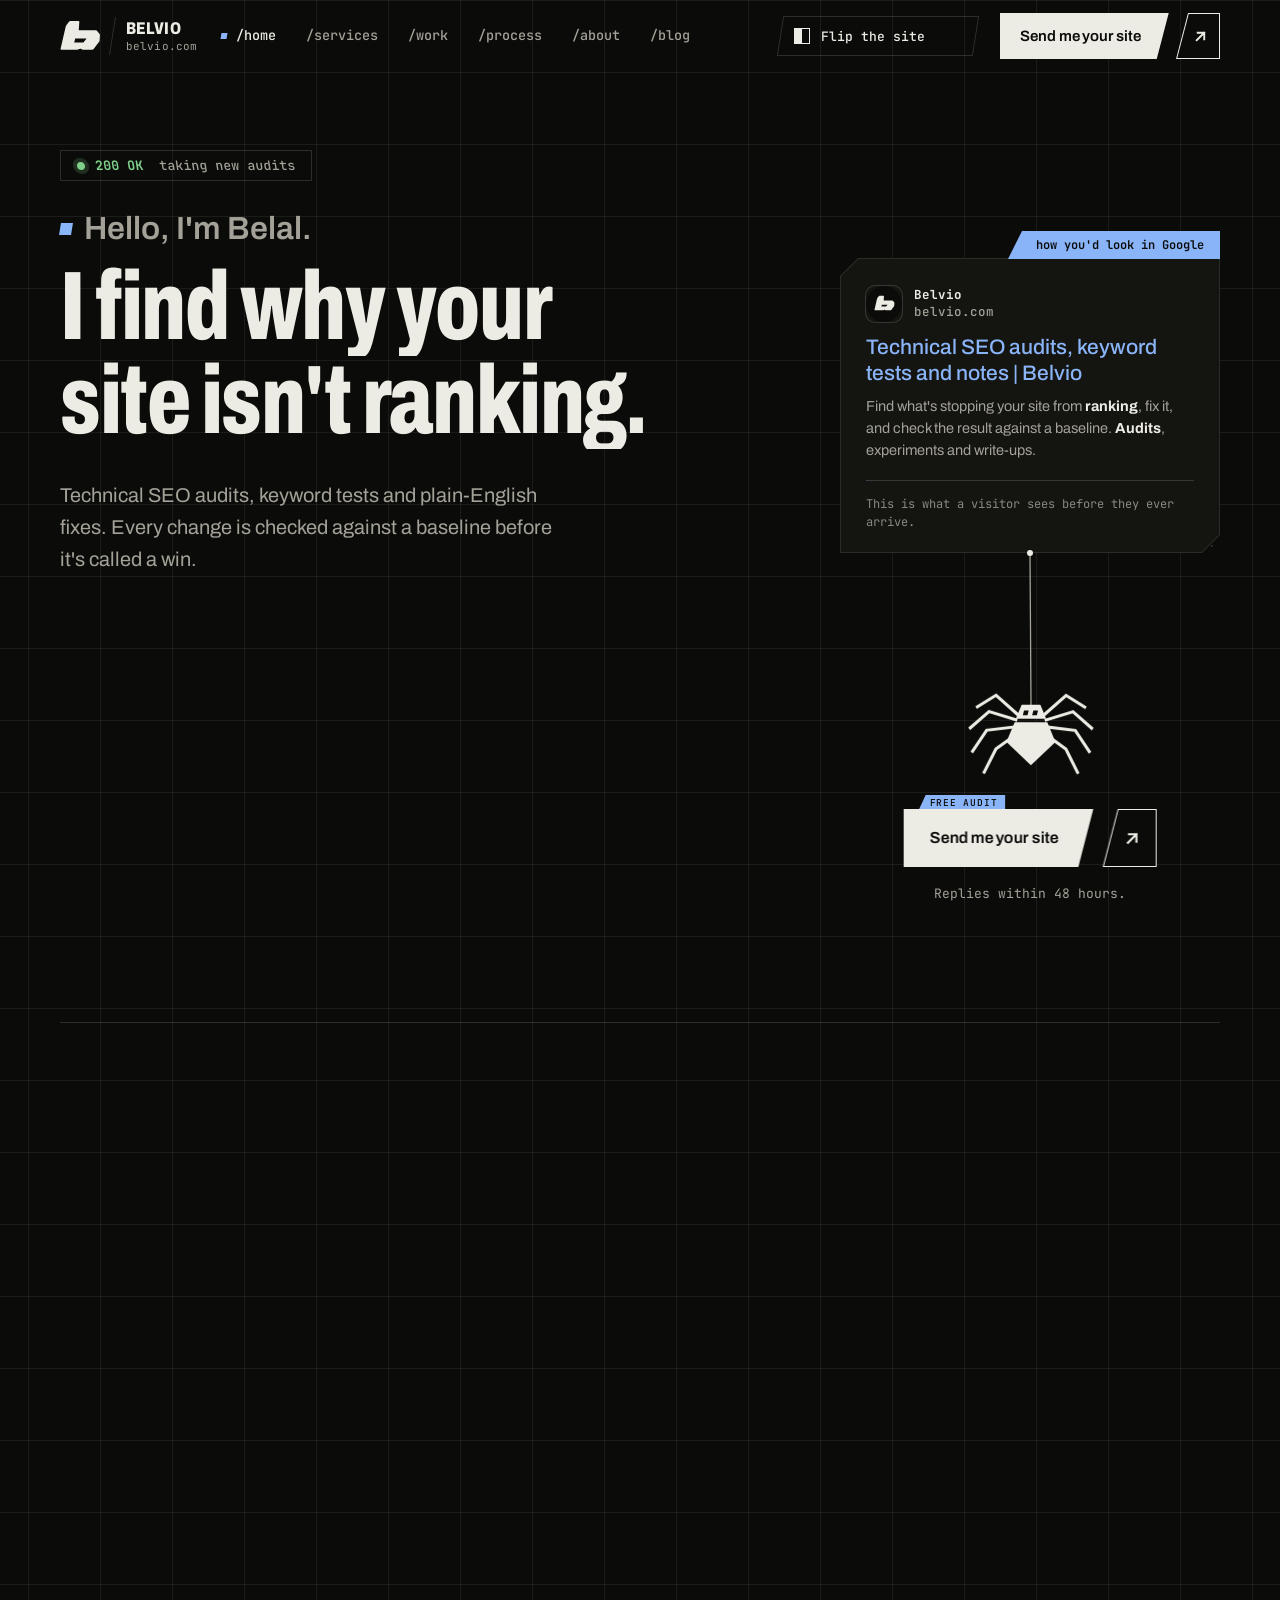
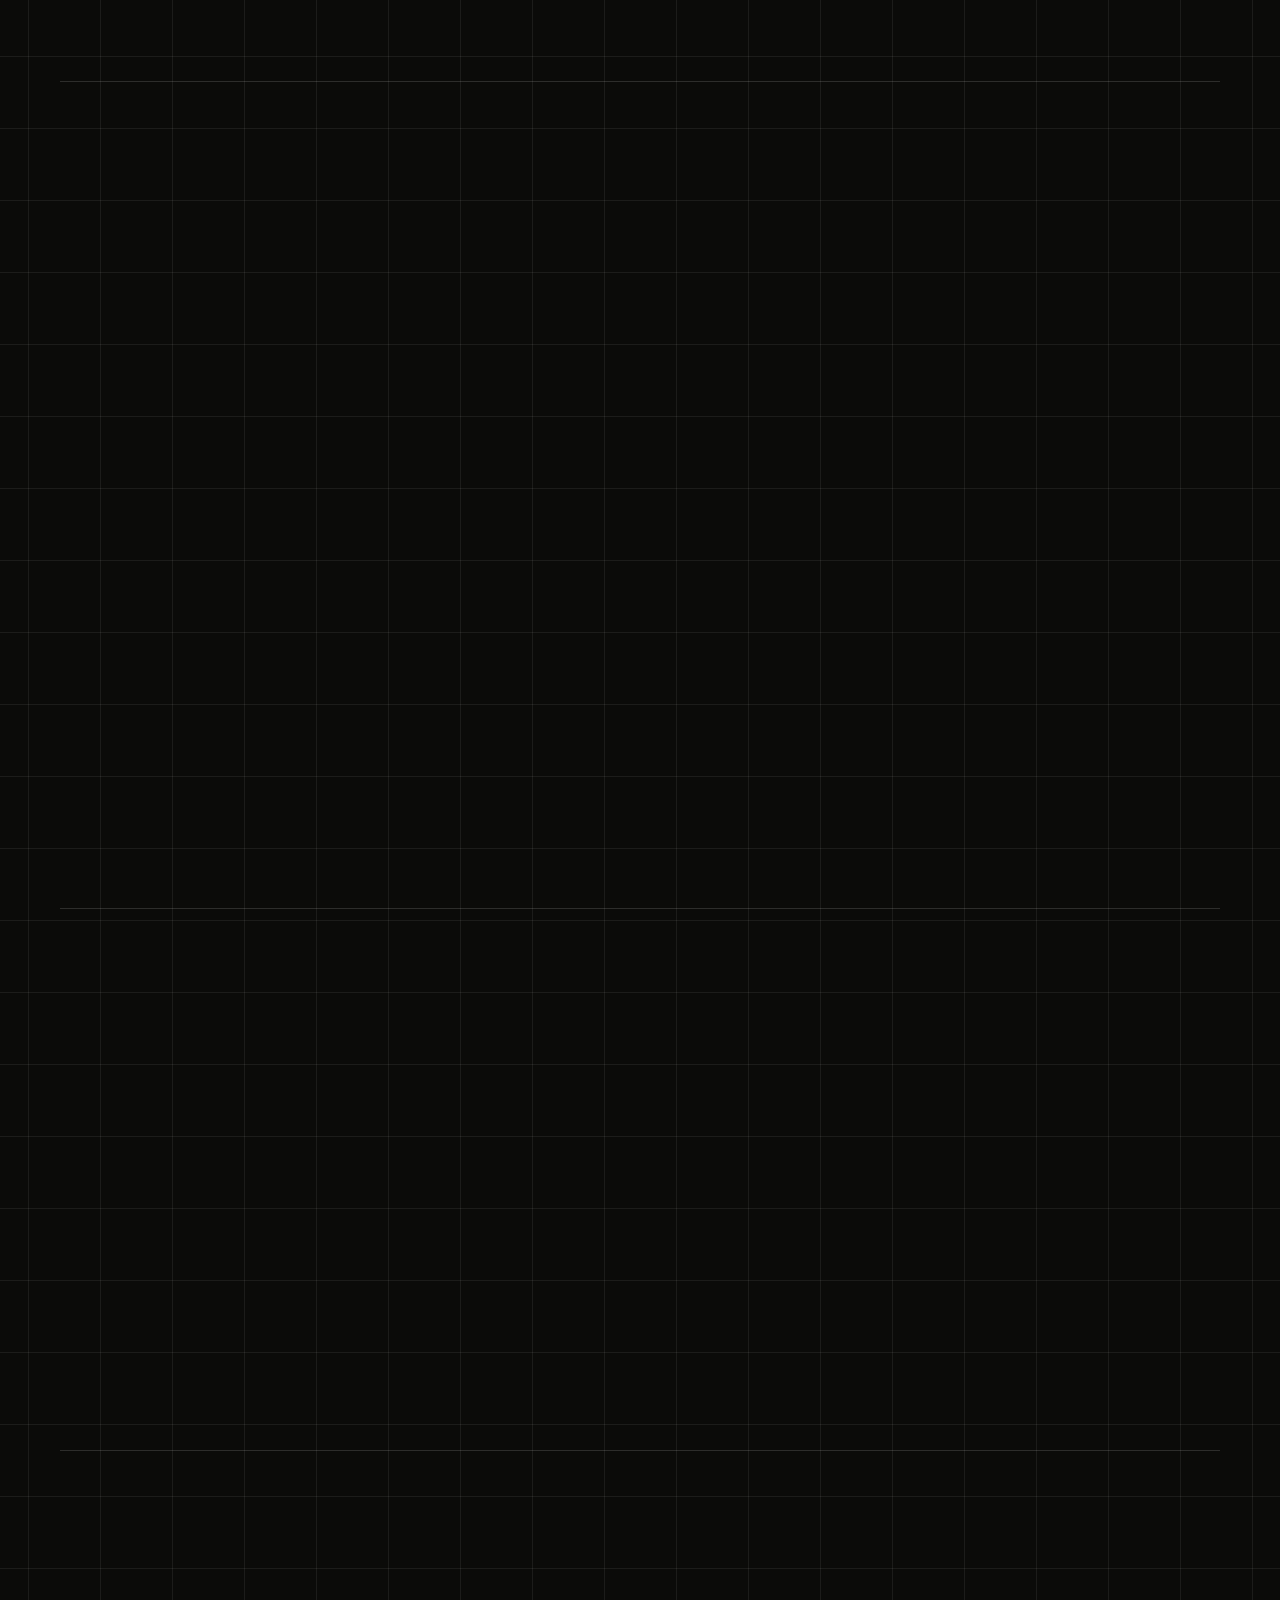
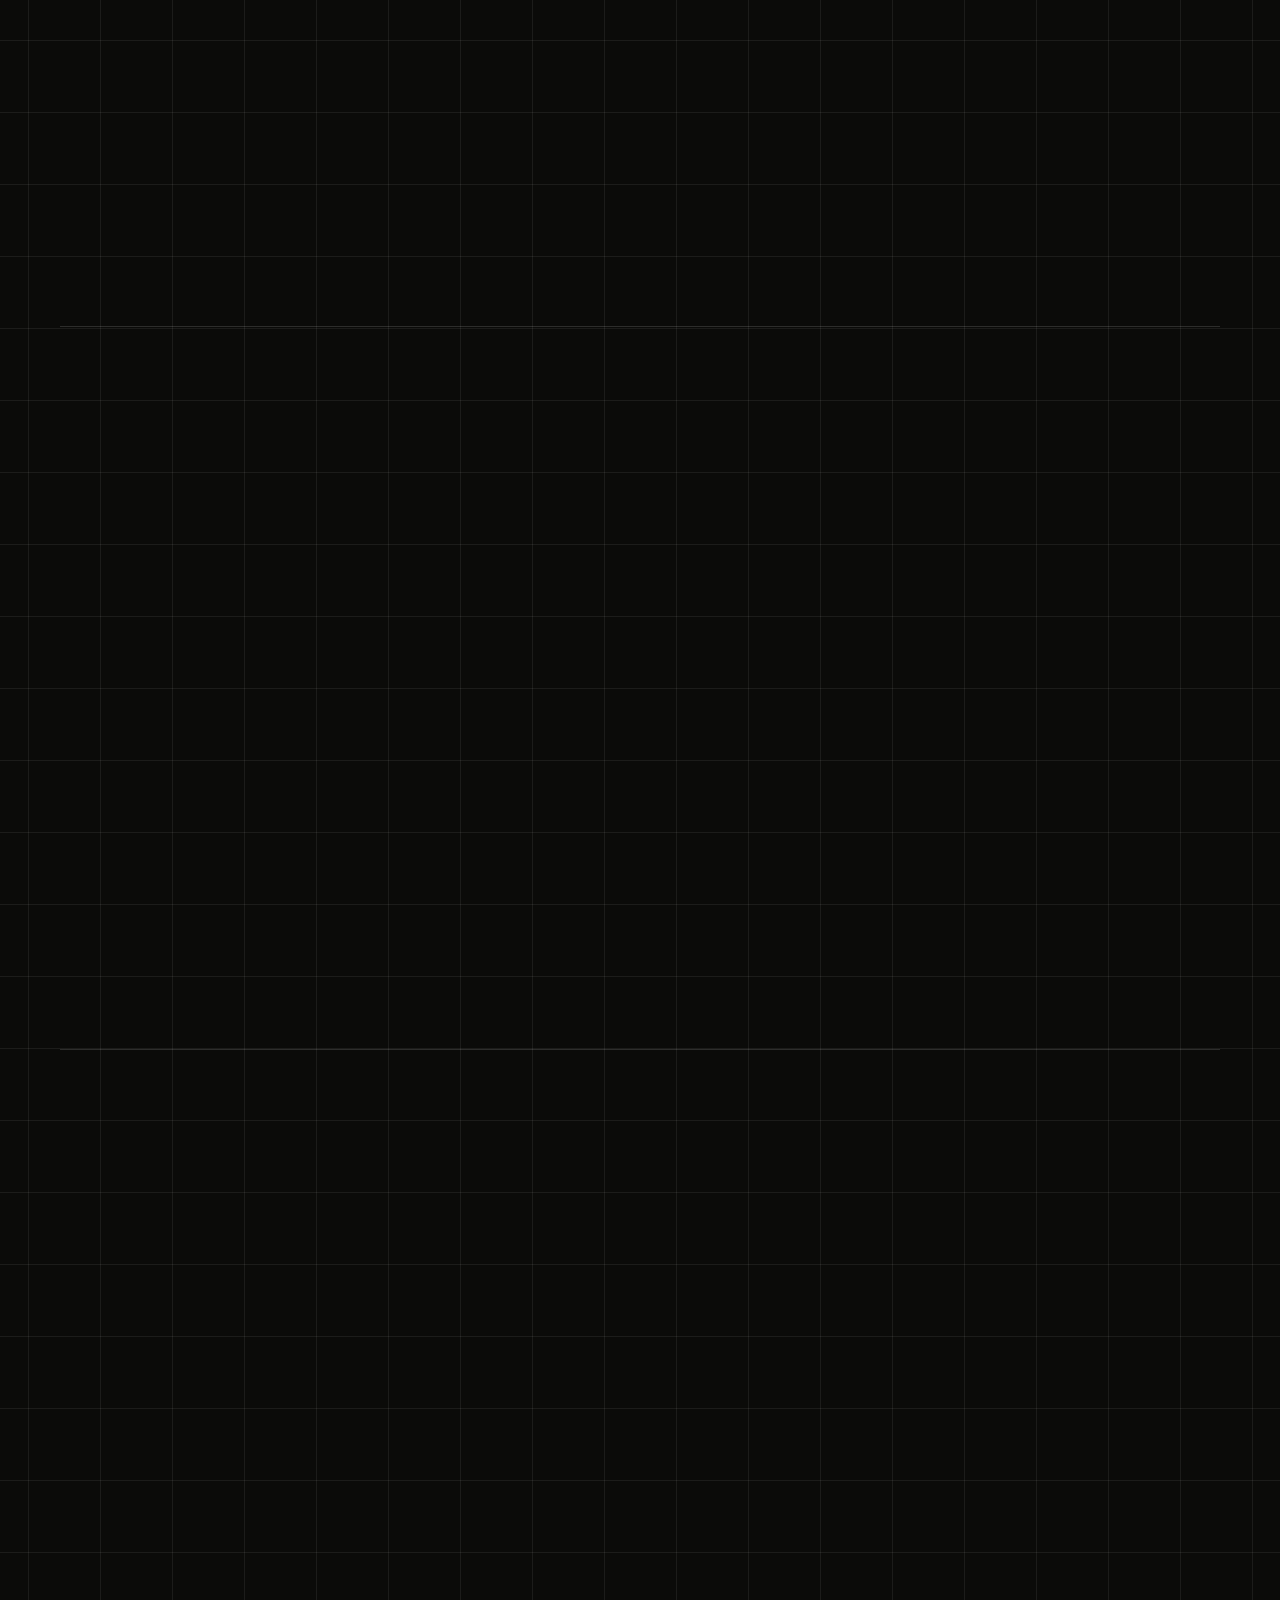
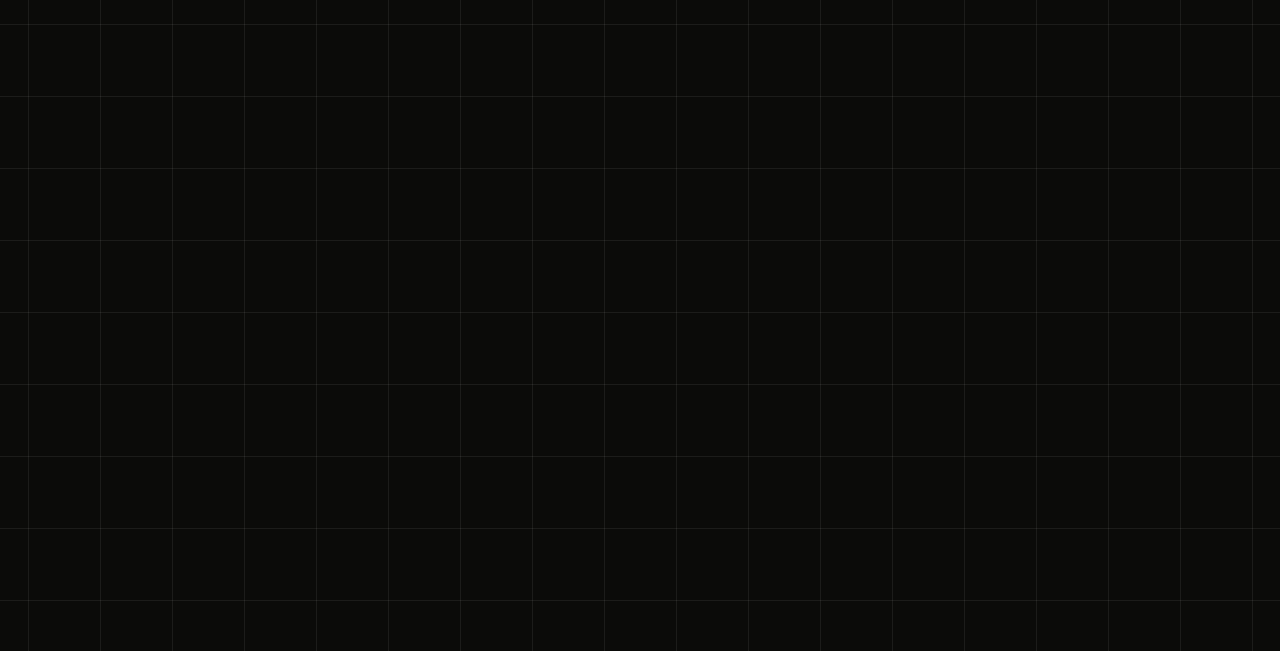
==== index.html @ 47d2bfbf "Initial commit" ====
<!doctype html>
<html lang="en">
<head>
<meta charset="utf-8">
<meta name="viewport" content="width=device-width, initial-scale=1">
<title>Belvio | Technical SEO audits, keyword tests and notes</title>
<meta name="description" content="Find what's stopping your site from ranking, fix it, and check the result against a baseline. Technical SEO audits, keyword research and on-page fixes.">

<link rel="canonical" href="https://belvio.com/">
<meta name="theme-color" content="#0b0b09">
<meta property="og:type" content="website"><meta property="og:site_name" content="Belvio"><meta property="og:title" content="Belvio | Technical SEO audits, keyword tests and notes"><meta property="og:description" content="Find what's stopping your site from ranking, fix it, and check the result against a baseline. Technical SEO audits, keyword research and on-page fixes."><meta property="og:url" content="https://belvio.com/"><meta property="og:image" content="https://belvio.com/assets/img/og-image.png">
<meta name="twitter:card" content="summary_large_image"><meta name="twitter:title" content="Belvio | Technical SEO audits, keyword tests and notes"><meta name="twitter:description" content="Find what's stopping your site from ranking, fix it, and check the result against a baseline. Technical SEO audits, keyword research and on-page fixes."><meta name="twitter:image" content="https://belvio.com/assets/img/og-image.png">
<link rel="icon" href="/assets/img/favicon.svg" type="image/svg+xml">
<link rel="apple-touch-icon" href="/assets/img/apple-touch-icon.png">
<link rel="manifest" href="/site.webmanifest">
<link rel="preload" href="/assets/fonts/archivo-variable.woff2" as="font" type="font/woff2" crossorigin>
<link rel="preload" href="/assets/fonts/jetbrains-mono-variable.woff2" as="font" type="font/woff2" crossorigin>
<script src="/assets/js/motion.js"></script>
<script>(function(){try{var d=document.documentElement;if(d.getAttribute('data-motion')==='reduced'||d.getAttribute('data-mode')==='front'||location.hash)return;var n=performance.getEntriesByType('navigation')[0];var rl=n&&n.type==='reload';var q=/[?&]loader=on/.test(location.search);if(q||rl||!sessionStorage.getItem('belvio-loader')){d.classList.add('has-loader','is-loading');sessionStorage.setItem('belvio-loader','1')}}catch(e){}})()</script>
<link rel="stylesheet" href="/assets/css/vendor/lenis.css">
<link rel="stylesheet" href="/assets/css/base.css">
<link rel="stylesheet" href="/assets/css/layout.css">
<link rel="stylesheet" href="/assets/css/components.css">
<link rel="stylesheet" href="/assets/css/pages.css">
<link rel="stylesheet" href="/assets/css/mode.css">
<script type="application/ld+json">{"@context": "https://schema.org", "@graph": [{"@type": "Organization", "@id": "https://belvio.com/#org", "name": "Belvio", "url": "https://belvio.com/", "logo": "https://belvio.com/assets/img/logo.svg", "email": "hello@belvio.com", "founder": {"@type": "Person", "name": "Belal", "jobTitle": "Founder"}}, {"@type": "WebSite", "@id": "https://belvio.com/#site", "url": "https://belvio.com/", "name": "Belvio", "publisher": {"@id": "https://belvio.com/#org"}}]}</script>
</head>
<body data-home>
<div class="loader" id="loader" aria-hidden="true"><div class="loader__in">
<p class="loader__head"><span>belvio.com</span><span>crawl in progress</span></p>
<ol class="loader__log" id="loader-log"></ol>
<div class="loader__foot"><p class="loader__state" id="loader-state">discovering URLs</p><p class="loader__num"><span id="loader-num">0</span><small>%</small></p></div>
<div class="loader__bar"><i id="loader-bar"></i></div></div></div>
<div class="bg-grid" aria-hidden="true"></div><div class="bg-glow" aria-hidden="true"></div>
<header class="site-header"><a class="skip" href="#main">Skip to content</a>
<nav class="nav" aria-label="Main"><a class="nav__logo" href="/" aria-label="Belvio, home"><svg class="logo-mark" viewBox="0 0 100 71.8" aria-hidden="true"><path fill="currentColor" fill-rule="evenodd" d="M22.4 1.9Q23.7 0.1 25.9 0.1L46.3 0.1Q48.5 0.1 48.3 2.3L47.0 22.0Q46.9 23.4 48.3 23.4L89.2 23.4Q91.8 23.4 93.4 25.4L98.5 31.7Q100.0 33.6 99.8 36.0L99.0 48.5Q98.8 50.9 97.3 52.8L84.1 69.8Q82.6 71.7 80.2 71.7L57.5 71.7Q56.5 71.7 55.6 71.3L52.1 69.6Q51.4 69.3 50.6 69.5L44.7 71.4Q43.7 71.7 42.7 71.7L3.4 71.7Q1.0 71.7 1.5 69.4L14.0 14.8Q14.5 12.5 15.9 10.6Z M38.0 44.0L66.5 44.0L58.5 53.5L35.5 53.5Z"/></svg><span class="nav__name"><b>Belvio</b><i>belvio.com</i></span></a>
<ul class="nav__links" id="menu"><li><a href="/" data-key="home" class="is-active" aria-current="page"><span class="p">/home</span><span class="w">Home</span><small>200</small></a></li><li><a href="/#services" data-key="services"><span class="p">/services</span><span class="w">Services</span><small>200</small></a></li><li><a href="/#work" data-key="work"><span class="p">/work</span><span class="w">Work</span><small>200</small></a></li><li><a href="/#process" data-key="process"><span class="p">/process</span><span class="w">Process</span><small>200</small></a></li><li><a href="/#about" data-key="about"><span class="p">/about</span><span class="w">About</span><small>200</small></a></li><li><a href="/blog/" data-key="blog"><span class="p">/blog</span><span class="w">Blog</span><small>200</small></a></li><li class="nav__menu-extra"><a class="btn " href="/contact/"><span class="btn__body"><span class="btn__bl"><span class="t1">Send me your site</span><span class="t2" aria-hidden="true"><span class="mb">Crawl it now</span><span class="mf">Let's go</span></span></span></span><span class="btn__chip" aria-hidden="true"><svg class="i1" viewBox="0 0 16 16" fill="none" stroke="currentColor" stroke-width="2" stroke-linecap="square"><path d="M4 12L12 4M5 4h7v7"/></svg><svg class="i2" viewBox="0 0 16 16" fill="none" stroke="currentColor" stroke-width="2" stroke-linecap="square"><path d="M4 12L12 4M5 4h7v7"/></svg></span></a><br><button class="mode mode--menu" type="button" aria-pressed="false" aria-label="Flip the site: switch between the back end and the front end view"><span class="mode__ico" aria-hidden="true"></span><span class="mode__bl"><span class="t1">Flip the site</span><span class="t2" aria-hidden="true"><span class="mb">See the front end</span><span class="mf">See the back end</span></span></span></button><p>User-agent: *<br>Sitemap: belvio.com/sitemap.xml</p></li></ul>
<button class="mode" type="button" aria-pressed="false" aria-label="Flip the site: switch between the back end and the front end view"><span class="mode__ico" aria-hidden="true"></span><span class="mode__bl"><span class="t1">Flip the site</span><span class="t2" aria-hidden="true"><span class="mb">See the front end</span><span class="mf">See the back end</span></span></span></button>
<span class="nav__cta"><a class="btn btn--sm" href="/contact/"><span class="btn__body"><span class="btn__bl"><span class="t1">Send me your site</span><span class="t2" aria-hidden="true"><span class="mb">Crawl it now</span><span class="mf">Let's go</span></span></span></span><span class="btn__chip" aria-hidden="true"><svg class="i1" viewBox="0 0 16 16" fill="none" stroke="currentColor" stroke-width="2" stroke-linecap="square"><path d="M4 12L12 4M5 4h7v7"/></svg><svg class="i2" viewBox="0 0 16 16" fill="none" stroke="currentColor" stroke-width="2" stroke-linecap="square"><path d="M4 12L12 4M5 4h7v7"/></svg></span></a></span>
<button class="nav__toggle" type="button" aria-expanded="false" aria-controls="menu" aria-label="Open menu"><span class="nav__bars"></span></button></nav></header>
<main id="main">
<section class="hero"><div class="wrap hero__grid">
<div class="hero__copy">
<p class="chip" data-reveal><span class="chip__dot"></span><span><span class="mb"><b>200 OK</b>&nbsp; taking new audits</span><span class="mf">Taking new audits</span></span></p>
<p class="hello" data-reveal>Hello, I'm Belal.</p>
<h1><span class="ln" style="--i:0">I find why your</span><span class="ln" style="--i:1">site isn't <mark class="hl hl--blue">ranking.</mark></span></h1>
<p class="lede" data-reveal>Technical SEO audits, keyword tests and plain-English fixes. Every change is checked against a baseline before it's called a win.</p>
<div class="hero__cta" data-reveal><a class="btn " href="/contact/"><span class="btn__tag" aria-hidden="true"><span class="btn__tx"><span class="t1">Free audit</span><span class="t2"><span class="mb">200 OK</span><span class="mf">Free audit</span></span></span></span><span class="btn__body"><span class="btn__bl"><span class="t1">Send me your site</span><span class="t2" aria-hidden="true"><span class="mb">Crawl it now</span><span class="mf">Let's go</span></span></span></span><span class="btn__chip" aria-hidden="true"><svg class="i1" viewBox="0 0 16 16" fill="none" stroke="currentColor" stroke-width="2" stroke-linecap="square"><path d="M4 12L12 4M5 4h7v7"/></svg><svg class="i2" viewBox="0 0 16 16" fill="none" stroke="currentColor" stroke-width="2" stroke-linecap="square"><path d="M4 12L12 4M5 4h7v7"/></svg></span></a><p class="hero__reply">Replies within 48 hours.</p></div>
</div>
<div class="hero__right">
<a class="serp" href="/#services" data-reveal><div class="serp__tag">how you'd look in Google</div>
<div class="serp__search" aria-hidden="true"><svg viewBox="0 0 24 24" aria-hidden="true"><circle cx="10.5" cy="10.5" r="6"/><path d="M15 15l5.5 5.5"/></svg><span>technical seo audit</span></div>
<div class="serp__url"><img class="fav" src="/assets/img/favicon.svg" alt="" width="36" height="36"><span>Belvio<br>belvio.com</span></div>
<h3>Technical SEO audits, keyword tests and notes | Belvio</h3>
<p>Find what's stopping your site from <strong>ranking</strong>, fix it, and check the result against a baseline. <strong>Audits</strong>, experiments and write-ups.</p>
<small>This is what a visitor sees before they ever arrive.</small><i class="serp__dots" aria-hidden="true"></i></a>
<div class="spider-stage" data-reveal>
<svg class="thread" aria-hidden="true"><line x1="50%" y1="0" x2="50%" y2="153"/><circle cx="50%" cy="0" r="3"/></svg>
<div class="spider" aria-hidden="true">
<svg viewBox="0 0 120 100">
<g class="legs-a"><path class="leg" style="--ox:48px;--oy:42px" d="M48 42L30 26L14 36"/><path class="leg" style="--ox:47px;--oy:53px" d="M47 53L22 56L10 74"/><path class="leg" style="--ox:72px;--oy:47px" d="M73 47L96 40L112 54"/><path class="leg" style="--ox:72px;--oy:59px" d="M72 59L90 72L100 92"/></g>
<g class="legs-b"><path class="leg" style="--ox:47px;--oy:47px" d="M47 47L24 40L8 54"/><path class="leg" style="--ox:48px;--oy:59px" d="M48 59L30 72L20 92"/><path class="leg" style="--ox:72px;--oy:42px" d="M72 42L90 26L106 36"/><path class="leg" style="--ox:73px;--oy:53px" d="M73 53L98 56L110 74"/></g>
<g transform="translate(60 0) skewX(-9deg) translate(-60 0)"><path class="body" d="M52 34H68L73 46H47Z"/><path class="body" d="M46 49H74L81 66L60 86L39 66Z"/><path class="eye" d="M54 39H58L57 43H53ZM62 39H66L65 43H61Z"/></g>
</svg></div>
<a class="btn spider__tag" href="/contact/"><span class="btn__tag" aria-hidden="true"><span class="btn__tx"><span class="t1">Free audit</span><span class="t2"><span class="mb">200 OK</span><span class="mf">Free audit</span></span></span></span><span class="btn__body"><span class="btn__bl"><span class="t1">Send me your site</span><span class="t2" aria-hidden="true"><span class="mb">Crawl it now</span><span class="mf">Let's go</span></span></span></span><span class="btn__chip" aria-hidden="true"><svg class="i1" viewBox="0 0 16 16" fill="none" stroke="currentColor" stroke-width="2" stroke-linecap="square"><path d="M4 12L12 4M5 4h7v7"/></svg><svg class="i2" viewBox="0 0 16 16" fill="none" stroke="currentColor" stroke-width="2" stroke-linecap="square"><path d="M4 12L12 4M5 4h7v7"/></svg></span></a>
<p class="spider__note">Replies within 48 hours.</p>
</div>
</div></div></section><section class="sec " id="services"><div class="wrap"><div class="sec__in"><div class="crawl" data-reveal><span><span class="mb">GET /services</span><span class="mf">Services</span></span><b>crawled ✓ indexed ✓</b></div><div class="head"><h2 data-reveal>What I do to <mark class="hl">your site.</mark></h2><p data-reveal>Three jobs. Each one ends with something you can open, read and check.</p></div><div class="grid-3"><article class="card card--blue" id="audit" data-reveal><div class="card__tab"><span>belvio.com</span><em>/#audit</em></div><div class="card__body"><span class="card__ico" aria-hidden="true"><svg viewBox="0 0 24 24"><circle cx="10.5" cy="10.5" r="6"/><path d="M15 15l5.5 5.5"/></svg></span><h3>Technical audit</h3><p>Crawl your site the way Google does. Broken links, slow pages, pages that never got indexed. A ranked fix list, written plainly.</p><div class="card__foot"><span class="mb"><b>200</b> deliverable: report</span><span class="mf"><b>You get</b> A report</span></div></div></article><article class="card card--yellow" id="keywords" data-reveal><div class="card__tab"><span>belvio.com</span><em>/#keywords</em></div><div class="card__body"><span class="card__ico" aria-hidden="true"><svg viewBox="0 0 24 24"><path d="M5 7h14M5 12h14M5 17h8"/></svg></span><h3>Keyword research</h3><p>Which searches your customers actually type, which ones you can win, and which page should answer each.</p><div class="card__foot"><span class="mb"><b>200</b> deliverable: sheet</span><span class="mf"><b>You get</b> A sheet</span></div></div></article><article class="card card--green" id="on-page" data-reveal><div class="card__tab"><span>belvio.com</span><em>/#on-page</em></div><div class="card__body"><span class="card__ico" aria-hidden="true"><svg viewBox="0 0 24 24"><path d="M9 7l-5 5 5 5M15 7l5 5-5 5"/></svg></span><h3>On-page fixes</h3><p>Titles, headings, internal links and structured data, changed one batch at a time so the result can be measured.</p><div class="card__foot"><span class="mb"><b>200</b> deliverable: changes + log</span><span class="mf"><b>You get</b> Changes + a log</span></div></div></article></div></div></div></section><section class="sec " id="work"><div class="wrap"><div class="sec__in"><div class="crawl" data-reveal><span><span class="mb">GET /work</span><span class="mf">Work</span></span><b>crawled ✓ indexed ✓</b></div><div class="head"><h2 data-reveal>Audits, filed as <mark class="hl">reports.</mark></h2><p data-reveal>Each project gets a report page with a score before and after. Real numbers only, so these slots stay empty until they're earned.</p></div><div class="grid-3"><article class="card card--solid" id="your-site" data-reveal><div class="card__tab"><span>belvio.com</span><em>/#your-site</em></div><div class="card__body"><div class="ring"><svg viewBox="0 0 120 120" aria-hidden="true"><circle cx="60" cy="60" r="52" fill="none" stroke="rgba(11,11,9,.16)" stroke-width="10"/></svg><span>?</span></div><h3>Your site could be first.</h3><p>Send the URL. The audit goes here, with your permission.</p><div style="margin-top:26px"><a class="btn btn--dark" href="/contact/"><span class="btn__body"><span class="btn__bl"><span class="t1">Send me your site</span><span class="t2" aria-hidden="true"><span class="mb">Crawl it now</span><span class="mf">Let's go</span></span></span></span><span class="btn__chip" aria-hidden="true"><svg class="i1" viewBox="0 0 16 16" fill="none" stroke="currentColor" stroke-width="2" stroke-linecap="square"><path d="M4 12L12 4M5 4h7v7"/></svg><svg class="i2" viewBox="0 0 16 16" fill="none" stroke="currentColor" stroke-width="2" stroke-linecap="square"><path d="M4 12L12 4M5 4h7v7"/></svg></span></a></div></div></article><article class="card card--empty" id="next-up" data-reveal><div class="card__tab"><span>belvio.com</span><em>/#next-up</em></div><div class="card__body"><div class="ring"><svg viewBox="0 0 120 120" aria-hidden="true"><circle cx="60" cy="60" r="52" fill="none" stroke="rgba(255,255,255,.18)" stroke-width="10" stroke-dasharray="4 8"/></svg><span style="color:var(--muted)">–</span></div><h3>Case study</h3><p>In progress. The score ring fills when the numbers are real.</p></div></article><article class="card card--empty" id="next-up-2" data-reveal><div class="card__tab"><span>belvio.com</span><em>/#next-up-2</em></div><div class="card__body"><div class="ring"><svg viewBox="0 0 120 120" aria-hidden="true"><circle cx="60" cy="60" r="52" fill="none" stroke="rgba(255,255,255,.18)" stroke-width="10" stroke-dasharray="4 8"/></svg><span style="color:var(--muted)">–</span></div><h3>Experiment</h3><p>A keyword test, written up with the baseline and the outcome.</p></div></article></div></div></div></section><section class="sec " id="process"><div class="wrap"><div class="sec__in"><div class="crawl" data-reveal><span><span class="mb">GET /process</span><span class="mf">Process</span></span><b>crawled ✓ indexed ✓</b></div><div class="head"><h2 data-reveal>How a project <mark class="hl">runs.</mark></h2><p data-reveal>Four stages. You see the baseline before I touch anything.</p></div><div class="steps"><div class="step" data-reveal><div class="step__dot"><i></i><b class="step__n">01</b></div><h3><span class="mb">Crawl</span><span class="mf">Scan</span></h3><p>I scan the whole site and record where it stands today.</p></div><div class="step" data-reveal><div class="step__dot"><i></i><b class="step__n">02</b></div><h3>Diagnose</h3><p>Every problem ranked by how much it costs you.</p></div><div class="step" data-reveal><div class="step__dot"><i></i><b class="step__n">03</b></div><h3>Fix</h3><p>Changes go in batches, each one logged.</p></div><div class="step" data-reveal><div class="step__dot"><i></i><b class="step__n">04</b></div><h3>Re-check</h3><p>Same scan, same settings, compared to the baseline.</p></div></div></div></div></section><section class="sec " id="about"><div class="wrap"><div class="sec__in"><div class="crawl" data-reveal><span><span class="mb">GET /about</span><span class="mf">About</span></span><b>crawled ✓ indexed ✓</b></div><div class="split"><div><h2 data-reveal>Hi, I'm <mark class="hl">Belal.</mark></h2><p class="lede" data-reveal>Founder of Belvio. I audit websites, find what is holding them back, and fix it one measured batch at a time.</p><div style="margin-top:34px" data-reveal><a class="btn btn--ghost" href="/about/"><span class="btn__body"><span class="btn__bl"><span class="t1">Know more about me</span><span class="t2" aria-hidden="true"><span class="mb">Open about page</span><span class="mf">Open it</span></span></span></span><span class="btn__chip" aria-hidden="true"><svg class="i1" viewBox="0 0 16 16" fill="none" stroke="currentColor" stroke-width="2" stroke-linecap="square"><path d="M4 12L12 4M5 4h7v7"/></svg><svg class="i2" viewBox="0 0 16 16" fill="none" stroke="currentColor" stroke-width="2" stroke-linecap="square"><path d="M4 12L12 4M5 4h7v7"/></svg></span></a></div></div><article class="card " id="how-i-work" data-reveal><div class="card__tab"><span>belvio.com</span><em>/#about</em></div><div class="card__body"><h3>How I work</h3><ul><li>Baseline before any change</li><li>One batch of changes at a time</li><li>Reports in plain English</li></ul></div></article></div></div></div></section><section class="sec " id="notes"><div class="wrap"><div class="sec__in"><div class="crawl" data-reveal><span><span class="mb">GET /blog</span><span class="mf">Notes</span></span><b>crawled ✓ indexed ✓</b></div><div class="head"><h2 data-reveal>Latest <mark class="hl">notes.</mark></h2><p data-reveal>What I'm testing and what I found, written down.</p></div><div class="grid-2"><a class="card card--blue" data-reveal href="/blog/posts/how-google-crawls-and-indexes/"><div class="card__tab"><span>belvio.com</span><em>/blog/posts/how-google-crawls-and-indexes</em></div><div class="card__body"><h3>How Google finds, crawls and indexes your pages</h3><p>A plain-English walk through what Google does between "your page exists" and "your page shows up in search".</p><div class="card__foot"><span class="mb"><b>200</b> read: 6 min</span><span class="mf"><b>6 min</b> read</span></div></div></a><article class="card card--empty" data-reveal><div class="card__tab"><span>belvio.com</span><em>/blog/next-note</em></div><div class="card__body"><h3>Next note</h3><p>Being written. It will be listed here the day it's published.</p></div></article></div><div style="margin-top:36px" data-reveal><a class="btn btn--ghost" href="/blog/"><span class="btn__body"><span class="btn__bl"><span class="t1">Read all notes</span><span class="t2" aria-hidden="true"><span class="mb">Open notes</span><span class="mf">Open them</span></span></span></span><span class="btn__chip" aria-hidden="true"><svg class="i1" viewBox="0 0 16 16" fill="none" stroke="currentColor" stroke-width="2" stroke-linecap="square"><path d="M4 12L12 4M5 4h7v7"/></svg><svg class="i2" viewBox="0 0 16 16" fill="none" stroke="currentColor" stroke-width="2" stroke-linecap="square"><path d="M4 12L12 4M5 4h7v7"/></svg></span></a></div></div></div></section><section class="sec "><div class="wrap"><div class="sec__in"><div class="crawl" data-reveal><span><span class="mb">GET /contact</span><span class="mf">Contact</span></span><b>crawled ✓ indexed ✓</b></div><div class="cta"><div class="row"><h2 data-reveal>Got a site that's <mark class="hl">hard to find?</mark></h2><div data-reveal><a class="btn btn--lg" href="/contact/"><span class="btn__body"><span class="btn__bl"><span class="t1">Send me your site</span><span class="t2" aria-hidden="true"><span class="mb">Crawl it now</span><span class="mf">Let's go</span></span></span></span><span class="btn__chip" aria-hidden="true"><svg class="i1" viewBox="0 0 16 16" fill="none" stroke="currentColor" stroke-width="2" stroke-linecap="square"><path d="M4 12L12 4M5 4h7v7"/></svg><svg class="i2" viewBox="0 0 16 16" fill="none" stroke="currentColor" stroke-width="2" stroke-linecap="square"><path d="M4 12L12 4M5 4h7v7"/></svg></span></a></div></div></div></div></div></section>
</main>
<footer class="site-footer"><div class="wrap">
<div class="robots" data-reveal><div class="robots__tab">robots.txt</div><div class="robots__in">
<div class="line line--inline mb"><span class="k">User-agent:</span> *</div>
<div class="line"><span class="k"><span class="mb">Allow:</span><span class="mf">Pages</span></span><a class="rchip" href="/"><span><span class="mb">/home</span><span class="mf">Home</span></span></a><a class="rchip" href="/#services"><span><span class="mb">/services</span><span class="mf">Services</span></span></a><a class="rchip" href="/#work"><span><span class="mb">/work</span><span class="mf">Work</span></span></a><a class="rchip" href="/#about"><span><span class="mb">/about</span><span class="mf">About</span></span></a><a class="rchip" href="/#process"><span><span class="mb">/process</span><span class="mf">Process</span></span></a><a class="rchip" href="/blog/"><span><span class="mb">/blog</span><span class="mf">Blog</span></span></a><a class="rchip" href="/contact/"><span><span class="mb">/contact</span><span class="mf">Contact</span></span></a></div>
<div class="line"><span class="k"><span class="mb">Legal:</span><span class="mf">Legal</span></span><a class="rchip" href="/privacy/"><span><span class="mb">/privacy</span><span class="mf">Privacy</span></span></a><a class="rchip" href="/terms/"><span><span class="mb">/terms</span><span class="mf">Terms</span></span></a><a class="rchip" href="/404.html"><span><span class="mb">/404</span><span class="mf">404</span></span></a></div>
<div class="line"><span class="k"><span class="mb">Social:</span><span class="mf">Social</span></span><a class="rchip" href="https://www.linkedin.com/" target="_blank" rel="noopener"><span><span class="mb">linkedin ↗</span><span class="mf">LinkedIn ↗</span></span></a><a class="rchip" href="https://x.com/" target="_blank" rel="noopener"><span><span class="mb">x ↗</span><span class="mf">X ↗</span></span></a><a class="rchip" href="https://www.instagram.com/" target="_blank" rel="noopener"><span><span class="mb">instagram ↗</span><span class="mf">Instagram ↗</span></span></a><a class="rchip" href="https://github.com/" target="_blank" rel="noopener"><span><span class="mb">github ↗</span><span class="mf">GitHub ↗</span></span></a></div>
<div class="line line--inline"><span class="k"><span class="mb">Contact:</span><span class="mf">Email</span></span> <a href="mailto:hello@belvio.com">hello@belvio.com</a></div>
<div class="line mb"><span class="k">Sitemap:</span> <a href="/sitemap.xml">https://belvio.com/sitemap.xml</a></div>
<div class="robots__legal"><span>© 2026 Belvio</span><span><span class="mb">Technical SEO, measured and published.</span><span class="mf">Audits you can check.</span></span></div></div></div>
<div class="wm" aria-hidden="true" data-reveal>belvio</div></div></footer>
<script src="/assets/js/vendor/lenis.min.js"></script>
<script src="/assets/js/smooth.js"></script>
<script src="/assets/js/nav.js"></script>
<script src="/assets/js/mode.js"></script>
<script src="/assets/js/buttons.js"></script>
<script src="/assets/js/grid.js"></script>
<script src="/assets/js/loader.js"></script>
<script src="/assets/js/spider.js"></script>


<script src="/assets/js/reveal.js"></script>
</body>
</html>
---- assets/css/vendor/lenis.css ----
html.lenis,
html.lenis body {
  height: auto;
}

.lenis:not(.lenis-autoToggle).lenis-stopped {
  overflow: clip;
}

.lenis [data-lenis-prevent],
.lenis [data-lenis-prevent-wheel],
.lenis [data-lenis-prevent-touch],
.lenis [data-lenis-prevent-vertical],
.lenis [data-lenis-prevent-horizontal] {
  overscroll-behavior: contain;
}

.lenis.lenis-smooth iframe {
  pointer-events: none;
}

.lenis.lenis-autoToggle {
  transition-property: overflow;
  transition-duration: 1ms;
  transition-behavior: allow-discrete;
}
---- assets/css/base.css ----
/* Belvio: base. Tokens, fonts, reset, type, background grid */
@font-face{font-family:"Archivo";src:url("/assets/fonts/archivo-variable.woff2") format("woff2");font-weight:100 900;font-stretch:62% 125%;font-display:swap}
@font-face{font-family:"JetBrains Mono";src:url("/assets/fonts/jetbrains-mono-variable.woff2") format("woff2");font-weight:100 800;font-display:swap}

:root{
  --bg:#0b0b09;
  --bg-2:#141411;
  --ink:#ecebe4;
  --muted:#a3a198;
  --faint:#8a887f;
  --line:rgba(255,255,255,.14);
  --line-solid:#2b2b27;
  --link:#8ab4f8;
  --ok:#7fd08a;
  --sans:"Archivo","Helvetica Neue",Arial,ui-sans-serif,system-ui,sans-serif;
  --mono:"JetBrains Mono",ui-monospace,Menlo,Consolas,monospace;
  --maxw:1240px;
  --gutter:clamp(20px,4vw,40px);
  --ease:cubic-bezier(.16,1,.3,1);
  --ease-io:cubic-bezier(.76,0,.24,1);
  --gx:-999px;--gy:-999px;
}
*,*::before,*::after{box-sizing:border-box}
html{-webkit-text-size-adjust:100%;background:var(--bg);scroll-behavior:smooth}
html.lenis,html.lenis body{height:auto}
html.lenis{scroll-behavior:auto!important}
body{margin:0;background:var(--bg);color:var(--ink);font:400 17px/1.6 var(--sans);-webkit-font-smoothing:antialiased;text-rendering:optimizeLegibility;position:relative;overflow-x:hidden}
body.menu-open{overflow:hidden}
img,svg{display:block;max-width:100%}
a{color:inherit}
p{margin:0}
ul,ol{margin:0;padding:0}
h1,h2,h3{margin:0;font-weight:800;font-stretch:70%;line-height:.92;letter-spacing:-.015em}
h1{font-size:clamp(48px,7.4vw,108px)}
h2{font-size:clamp(40px,5.2vw,76px)}
h3{font-size:clamp(25px,2.4vw,31px);font-stretch:76%;line-height:1}
:focus-visible{outline:2px solid var(--ink);outline-offset:3px}
.skip{position:absolute;left:-999px;top:0}
.skip:focus{left:12px;top:12px;z-index:100;padding:10px 16px;background:var(--ink);color:var(--bg)}
.sr-only{position:absolute;width:1px;height:1px;overflow:hidden;clip:rect(0 0 0 0);white-space:nowrap}
.mono{font-family:var(--mono)}
.muted{color:var(--muted)}
.wrap{width:min(100%,var(--maxw));margin-inline:auto;padding-inline:var(--gutter);position:relative;z-index:1}

/* ---- background grid: faint and even across the whole page; brightens near the cursor ---- */
.bg-grid,.bg-glow{pointer-events:none;z-index:0}
.bg-grid{
  position:absolute;inset:0;
  background-image:linear-gradient(to right,rgba(255,255,255,.07) 1px,transparent 1px),linear-gradient(to bottom,rgba(255,255,255,.07) 1px,transparent 1px);
  background-size:72px 72px;background-position:center top;
}
.bg-glow{
  position:fixed;inset:0;
  background-image:linear-gradient(to right,rgba(138,180,248,.30) 1px,transparent 1px),linear-gradient(to bottom,rgba(138,180,248,.30) 1px,transparent 1px);
  background-size:72px 72px;background-position:center top;
  -webkit-mask-image:radial-gradient(220px 220px at var(--gx) var(--gy),#000,transparent);
  mask-image:radial-gradient(220px 220px at var(--gx) var(--gy),#000,transparent);
}
@media (hover:none){.bg-glow{display:none}}
html[data-motion="reduced"] .bg-glow{display:none}
---- assets/css/layout.css ----
/* Belvio: layout. Header, nav, sections, footer */
.logo-mark{flex:none;display:inline-block;width:40px;height:auto;color:var(--ink)}

/* ---- header: flat full-width bar ---- */
.site-header{position:fixed;top:0;left:0;right:0;z-index:50;height:72px;border-bottom:1px solid transparent;transition:background .3s,border-color .3s,transform .4s var(--ease)}
.site-header.is-hidden{transform:translateY(-100%)}
.site-header.is-scrolled{background:rgba(11,11,9,.94);border-color:var(--line)}
.nav{position:relative;height:100%;width:min(100%,var(--maxw));margin-inline:auto;padding-inline:var(--gutter);display:flex;align-items:center;justify-content:space-between;gap:24px}
.nav__logo{display:inline-flex;align-items:center;gap:12px;text-decoration:none;font:800 21px/1 var(--sans);font-stretch:80%;position:relative;z-index:3}
.nav__links{list-style:none;display:flex;gap:30px;font:500 13.5px/1 var(--mono)}
.nav__links a{position:relative;display:inline-flex;align-items:center;text-decoration:none;color:var(--muted);transition:color .2s;padding:8px 0}
.nav__links a:hover{color:var(--ink)}
.nav__links a.is-active{color:var(--ink)}
.nav__links a.is-active::before{content:"";width:6px;height:6px;margin-right:9px;background:var(--link);transform:skewX(-9deg)}
.nav__links .w,.nav__links small,.nav__menu-extra{display:none}
.nav__toggle{display:none}
.nav__cta{position:relative;z-index:3}

/* ---- sections ---- */
.sec__in{position:relative;border-top:1px solid var(--line);padding:clamp(56px,8vw,104px) 0}
.crawl{position:absolute;top:0;left:0;transform:translateY(-50%);padding-right:14px;background:var(--bg);font:500 12.5px/1 var(--mono);color:var(--muted);display:flex;gap:12px;white-space:nowrap}
.crawl b{color:var(--ok);font-weight:600}
.head{display:flex;justify-content:space-between;align-items:flex-end;gap:40px;margin-bottom:clamp(32px,5vw,56px)}
.head h2{max-width:14ch}
.head p{max-width:38ch;color:var(--muted)}
.grid-3{display:grid;grid-template-columns:repeat(3,1fr);gap:22px}
.grid-2{display:grid;grid-template-columns:repeat(2,1fr);gap:22px}
.page-hero{padding:clamp(130px,16vw,190px) 0 clamp(36px,5vw,64px)}
.page-hero h1{max-width:14ch}
.lede{margin-top:26px;max-width:54ch;color:var(--muted);font-size:clamp(17px,1.6vw,20px)}

/* ---- footer: a compact robots.txt with button-chips ---- */
.site-footer{position:relative;overflow:hidden;padding-top:clamp(48px,7vw,88px)}
.robots{--c:18px;position:relative;margin-top:36px;font:400 14.5px/1.5 var(--mono)}
.robots::before{content:"";position:absolute;inset:0;background:var(--line-solid);clip-path:polygon(0 0,calc(100% - var(--c)) 0,100% var(--c),100% 100%,var(--c) 100%,0 calc(100% - var(--c)))}
.robots__in{position:relative;margin:1px;padding:clamp(22px,3vw,34px);background:var(--bg-2);clip-path:polygon(0 0,calc(100% - var(--c) + .6px) 0,100% calc(var(--c) - .6px),100% 100%,calc(var(--c) - .6px) 100%,0 calc(100% - var(--c) + .6px))}
.robots__tab{position:absolute;left:0;bottom:calc(100% - 1px);z-index:1;height:31px;padding:0 30px 1px 18px;display:flex;align-items:center;font:500 12.5px var(--mono);color:var(--muted);background:var(--line-solid);clip-path:polygon(0 0,calc(100% - 14px) 0,100% 100%,0 100%);isolation:isolate}
.robots__tab::before{content:"";position:absolute;inset:1px 1px 0 1px;background:var(--bg-2);clip-path:polygon(0 0,calc(100% - 14px) 0,100% 100%,0 100%);z-index:-1}
.robots .line{display:flex;flex-wrap:wrap;align-items:center;gap:6px 10px;min-height:2.3em}
.robots .c{color:var(--faint)}
.robots .k{color:var(--muted);margin-right:2px}
.robots a:not(.rchip){color:var(--link);text-decoration:none}
.robots a:not(.rchip):hover{text-decoration:underline;text-underline-offset:4px}
.rchip{display:inline-block;padding:3px 12px;border:1px solid var(--line);color:var(--ink);text-decoration:none;font-size:13.5px;transform:skewX(-9deg);transition:background .25s,color .25s,border-color .25s}
.rchip span{display:inline-block;transform:skewX(9deg)}
@media (hover:hover){.rchip:hover{background:var(--ink);color:var(--bg);border-color:var(--ink)}}
.robots__legal{margin-top:18px;padding-top:16px;border-top:1px solid var(--line);color:var(--faint);font-size:13px;display:flex;justify-content:space-between;gap:16px;flex-wrap:wrap}
.nav__name{position:relative;display:flex;flex-direction:column;gap:4px;padding-left:14px}
.nav__name::before{content:"";position:absolute;left:0;top:-3px;bottom:-3px;width:1px;background:var(--line);transform:skewX(-9deg)}
.nav__name b{font:800 17px/1 var(--sans);font-stretch:78%;letter-spacing:.02em;text-transform:uppercase;color:var(--ink)}
.nav__name i{font:400 11px/1 var(--mono);font-style:normal;color:var(--muted);letter-spacing:.01em}
.wm{position:relative;z-index:1;margin-top:clamp(24px,4vw,48px);font:800 min(380px,30vw)/1 var(--sans);font-stretch:100%;letter-spacing:-.045em;text-align:center;height:.54em;overflow:hidden;white-space:nowrap;color:transparent;background:linear-gradient(180deg,#6d6c66,#1d1d1a 90%);-webkit-background-clip:text;background-clip:text;user-select:none}

/* ---- phone ---- */
@media (max-width:720px){
  .site-header{height:64px}
  .site-header.is-scrolled{background:rgba(11,11,9,.94)}
  .nav{justify-content:flex-end}
  .nav__logo{position:absolute;left:50%;top:50%;transform:translate(-50%,-50%)}
  .nav .nav__cta{display:none}
  .nav__toggle{position:relative;z-index:3;display:inline-grid;place-items:center;width:44px;height:44px;margin-right:-10px;padding:0;border:0;background:transparent;color:var(--ink);cursor:pointer;-webkit-tap-highlight-color:transparent}
  .nav__bars{position:relative;display:block;width:24px;height:10px}
  .nav__bars::before,.nav__bars::after{content:"";position:absolute;left:0;right:0;height:2px;background:currentColor;transition:top .55s var(--ease-io),transform .55s var(--ease-io)}
  .nav__bars::before{top:0}.nav__bars::after{top:8px}
  body.menu-open .nav__bars::before{top:4px;transform:rotate(45deg)}
  body.menu-open .nav__bars::after{top:4px;transform:rotate(-45deg)}
  .nav__links{position:fixed;inset:0;z-index:2;flex-direction:column;justify-content:center;align-items:stretch;gap:0;padding:92px var(--gutter) 40px;background:var(--bg);font:inherit;visibility:hidden;pointer-events:none;overflow-y:auto;clip-path:circle(0 at calc(100% - 32px) 32px);transition:clip-path .75s var(--ease-io),visibility 0s .75s}
  body.menu-open .nav__links{visibility:visible;pointer-events:auto;clip-path:circle(150vmax at calc(100% - 32px) 32px);transition:clip-path .9s var(--ease-io),visibility 0s}
  .nav__links::before{content:"belvio.com/";font:500 13px var(--mono);color:var(--faint);margin-bottom:14px;padding-left:2px}
  .nav__links li{position:relative;margin-left:4px;border-left:2px solid var(--line);opacity:0;transform:translateY(46px);transition:opacity .25s,transform .25s}
  .nav__links li::before{content:"";position:absolute;left:0;top:50%;width:14px;height:2px;background:var(--line)}
  body.menu-open .nav__links li{opacity:1;transform:none;transition:opacity .8s var(--ease),transform .9s var(--ease);transition-delay:calc(.3s + var(--i,0)*.08s)}
  .nav__links li:nth-child(1){--i:0}.nav__links li:nth-child(2){--i:1}.nav__links li:nth-child(3){--i:2}.nav__links li:nth-child(4){--i:3}.nav__links li:nth-child(5){--i:4}.nav__links li:nth-child(6){--i:5}.nav__links li:nth-child(7){--i:6}
  .nav__links li:not(.nav__menu-extra) a{display:flex;justify-content:space-between;align-items:baseline;padding:5px 0 5px 24px;color:var(--ink)}
  .nav__links li:not(.nav__menu-extra) a.is-active{color:var(--link)}
  .nav__links a.is-active::before{display:none}
  .nav__links .p{display:none}
  .nav__links .w{display:block;font:800 clamp(40px,12.5vw,56px)/1 var(--sans);font-stretch:68%;letter-spacing:-.01em}
  .nav__links small{display:block;font:500 12px var(--mono);color:var(--ok)}
  .nav__links li.nav__menu-extra{display:block;border:0;margin:34px 0 0;padding:0}
  .nav__links li.nav__menu-extra::before{display:none}
  .nav__menu-extra .btn{margin-left:8px}
  .nav__menu-extra p{margin:28px 0 0 8px;font:400 12.5px/1.8 var(--mono);color:var(--faint)}
  html[data-motion="reduced"] .nav__links{clip-path:none;opacity:0;transition:opacity .2s,visibility 0s .2s}
  html[data-motion="reduced"] body.menu-open .nav__links{opacity:1;transition:opacity .2s,visibility 0s}
  html[data-motion="reduced"] .nav__links li{opacity:1;transform:none;transition:none}
  html[data-motion="reduced"] .nav__bars::before,html[data-motion="reduced"] .nav__bars::after{transition:none}
  .head{flex-direction:column;align-items:flex-start;gap:18px}
  .grid-3,.grid-2{grid-template-columns:1fr}
  .robots{font-size:13px;margin-top:30px}
  .robots__in{padding:24px 18px 18px}
  .robots .line{gap:8px;margin-bottom:20px;min-height:0}
  .robots .k{flex:0 0 100%;margin:0 0 2px;font-size:11.5px;letter-spacing:.06em;text-transform:uppercase;color:var(--faint)}
  .robots .line--inline{margin-bottom:16px}
  .robots .line--inline .k{flex:none;margin:0 8px 0 0}
  .robots .rchip{padding:5px 12px;font-size:13px}
  .robots .line:last-of-type{margin-bottom:6px}
  .robots a:not(.rchip){overflow-wrap:anywhere;font-size:12.5px}
  .robots__legal{margin-top:12px;padding-top:14px;flex-direction:column;gap:4px;font-size:12px}
}
@media (min-width:721px) and (max-width:980px){
  .nav__links{gap:16px;font-size:12.5px}
  .grid-3{grid-template-columns:1fr 1fr}
}
---- assets/css/components.css ----
/* Belvio: components. Bracket buttons, tab cards, chips, steps, forms, reveals */

/* ---- buttons: slanted label + slanted arrow part. Hover: the arrow part slides to meet the label, turns blue. ---- */
.btn{--cream:var(--ink);--blk:var(--bg);
  --h:58px;--s:15px;--gap:9px;--cw:54px;--spring:cubic-bezier(.3,1.5,.5,1);--snap:cubic-bezier(.7,0,.2,1);
  --body-fill:var(--cream);--body-line:transparent;--body-ink:var(--blk);--body-solid:var(--cream);
  --chip-line:var(--cream);--chip-in:var(--blk);--chip-arrow:var(--cream);
  position:relative;display:inline-flex;align-items:stretch;gap:var(--gap);height:var(--h);padding:0;border:0;background:none;
  text-decoration:none;color:var(--body-ink);font:600 16px/1 var(--sans);font-stretch:100%;letter-spacing:-.005em;cursor:pointer;
  touch-action:manipulation;-webkit-tap-highlight-color:transparent;user-select:none;-webkit-user-select:none}
.btn:focus-visible{outline:1px solid var(--link);outline-offset:6px}
.btn__body,.btn__chip{will-change:transform}
.btn--ghost{--body-fill:var(--bg-2);--body-line:var(--line-solid);--body-ink:var(--cream);--chip-in:var(--cream);--chip-arrow:var(--blk);--chip-line:var(--cream)}
.btn--dark{--body-solid:var(--blk);--body-ink:var(--cream);--chip-line:var(--blk);--chip-in:var(--cream);--chip-arrow:var(--blk)}
.btn__body{position:relative;display:flex;align-items:center;padding:0 calc(var(--s) + 20px) 0 26px;background:var(--body-line);color:var(--body-ink);white-space:nowrap;
  clip-path:polygon(0 0,100% 0,calc(100% - var(--s)) 100%,0 100%);transition:transform .45s var(--spring),background .3s}
.btn__body::before{content:"";position:absolute;inset:1px;background:var(--body-fill);clip-path:polygon(0 0,calc(100% - .29px) 0,calc(100% - var(--s) + .23px) 100%,0 100%);transition:background .3s}
.btn:not(.btn--ghost) .btn__body{background:var(--body-solid)}
.btn:not(.btn--ghost) .btn__body::before{display:none}
.btn__bl{position:relative;display:inline-grid;overflow:hidden;padding:3px 0}
.btn__bl>span{grid-area:1/1;white-space:nowrap;transition:transform .45s var(--snap) .08s}
.btn__bl .t2{transform:translateY(130%)}
.btn__chip{position:relative;display:grid;place-items:center;width:var(--cw);overflow:hidden;background:var(--chip-line);color:var(--chip-arrow);
  clip-path:polygon(var(--s) 0,100% 0,100% 100%,0 100%);transition:transform .45s var(--spring),color .3s,background .3s}
.btn__chip::before{content:"";position:absolute;inset:1px;background:var(--chip-in);clip-path:polygon(calc(var(--s) - .23px) 0,100% 0,100% 100%,.3px 100%);transition:background .3s}
.btn--ghost .btn__chip::before{display:none}
.btn__chip svg{position:relative;grid-area:1/1;width:17px;height:17px;margin-left:5px}
.btn__chip .i1{opacity:1;transition:transform .5s var(--snap),opacity .1s}
.btn__chip .i2{opacity:0;transform:translate(-260%,260%);transition:transform .5s var(--snap) .04s,opacity .12s .3s}
.btn__chip::after{content:"";position:absolute;inset:0;background:#fff;opacity:0;pointer-events:none;clip-path:polygon(var(--s) 0,calc(var(--s) + 2px) 0,2px 100%,0 100%)}
.btn__tag{position:absolute;top:-14px;left:var(--s);height:15px;padding:0 8px 0 11px;display:flex;align-items:center;background:var(--link);color:#0b0b09;font:500 9.5px/1 var(--mono);letter-spacing:.08em;text-transform:uppercase;clip-path:polygon(7px 0,100% 0,100% 100%,0 100%);pointer-events:none;transition:background .3s .12s}
.btn__tx{display:inline-grid;overflow:hidden;padding:2px 0}
.btn__tx span{grid-area:1/1;white-space:nowrap;transition:transform .45s var(--snap) .08s}
.btn__tx .t2{transform:translateY(130%)}
@media (hover:hover){
  .btn:is(:hover,:focus-visible) .btn__chip,.spider-stage.is-hot .btn__chip{transform:translateX(calc(2px - var(--gap)));color:var(--blk);background:var(--link)}
  .btn:is(:hover,:focus-visible) .btn__chip::before,.spider-stage.is-hot .btn__chip::before{background:var(--link)}
  .btn:is(:hover,:focus-visible) .btn__chip::after,.spider-stage.is-hot .btn__chip::after{animation:btnspark .5s ease-out .14s}
  .btn:is(:hover,:focus-visible) .btn__chip .i1,.spider-stage.is-hot .btn__chip .i1{opacity:0;transform:translate(260%,-260%);transition:transform .5s var(--snap),opacity .12s .3s}
  .btn:is(:hover,:focus-visible) .btn__chip .i2,.spider-stage.is-hot .btn__chip .i2{opacity:1;transform:translate(0,0);transition:transform .5s var(--snap) .04s,opacity .08s .04s}
  .btn:is(:hover,:focus-visible) .btn__tag,.spider-stage.is-hot .btn__tag{background:var(--ok)}
  .btn:is(:hover,:focus-visible) .btn__tx .t1,.spider-stage.is-hot .btn__tx .t1{transform:translateY(-130%)}
  .btn:is(:hover,:focus-visible) .btn__tx .t2,.spider-stage.is-hot .btn__tx .t2{transform:translateY(0)}
  .btn:is(:hover,:focus-visible) .btn__bl .t1,.spider-stage.is-hot .btn__bl .t1{transform:translateY(-130%)}
  .btn:is(:hover,:focus-visible) .btn__bl .t2,.spider-stage.is-hot .btn__bl .t2{transform:translateY(0)}
  .btn--ghost:is(:hover,:focus-visible) .btn__body{background:#8a8a82}
  .btn--ghost:is(:hover,:focus-visible) .btn__body::before{background:#151513}
}
@keyframes btnspark{0%{opacity:0}25%{opacity:.95}100%{opacity:0}}
.btn:active .btn__chip{transform:translateX(calc(-1 * var(--gap)));transition-duration:.08s}
.btn:active .btn__body{transform:translateX(1px);transition-duration:.08s}
.btn--sm{--h:46px;--s:12px;--gap:7px;--cw:44px;font-size:15px}
.btn--sm .btn__body{padding:0 calc(var(--s) + 16px) 0 20px}
.btn--sm .btn__chip svg{width:15px;height:15px}
.btn--lg{--h:72px;--s:18px;--gap:11px;--cw:66px;font-size:19px}
.btn--lg .btn__body{padding:0 calc(var(--s) + 28px) 0 32px}
.btn--lg .btn__chip svg{width:20px;height:20px}
.nav__links a.btn,.nav__links a.btn:hover{display:inline-flex;align-items:stretch;padding:0;color:var(--body-ink)}
html[data-motion="reduced"] .btn *{transition:none!important;animation:none!important}

/* ---- cards: chamfered corners, a path tab on top, ruler ticks above the footer ---- */
.card{--c:18px;position:relative;display:flex;flex-direction:column;min-width:0;min-height:240px;margin-top:30px}
.card::before{content:"";position:absolute;inset:0;background:var(--line-solid);clip-path:polygon(0 0,calc(100% - var(--c)) 0,100% var(--c),100% 100%,var(--c) 100%,0 calc(100% - var(--c)));transition:background .3s}
.card__body{position:relative;display:flex;flex-direction:column;flex:1;margin:1px;padding:26px 26px 22px;background:var(--bg-2);clip-path:polygon(0 0,calc(100% - var(--c) + .6px) 0,100% calc(var(--c) - .6px),100% 100%,calc(var(--c) - .6px) 100%,0 calc(100% - var(--c) + .6px))}
.card__body::before{content:"";position:absolute;inset:0;pointer-events:none;background:radial-gradient(rgba(236,235,228,.2) 1px,transparent 1.3px) 0 0/14px 14px;-webkit-mask-image:radial-gradient(ellipse 70% 90% at 100% 0,#000,transparent 75%);mask-image:radial-gradient(ellipse 70% 90% at 100% 0,#000,transparent 75%);opacity:.7;animation:dots 9s linear infinite}
@keyframes dots{to{background-position:14px 14px}}
.card__body>*{position:relative}
.card__tab{position:absolute;left:0;bottom:calc(100% - 1px);z-index:1;height:31px;max-width:calc(100% - 30px);padding:0 30px 1px 30px;display:flex;align-items:center;font:500 12.5px/1 var(--mono);color:var(--muted);white-space:nowrap;background:var(--line-solid);clip-path:polygon(0 0,calc(100% - 14px) 0,100% 100%,0 100%);isolation:isolate;transition:background .3s,color .3s}
.card__tab::before{content:"";position:absolute;inset:1px 1px 0 1px;background:var(--bg-2);clip-path:polygon(0 0,calc(100% - 14px) 0,100% 100%,0 100%);z-index:-1;transition:background .3s}
.card__tab::after{content:"";position:absolute;left:14px;top:50%;width:7px;height:7px;margin-top:-3px;background:var(--link);transform:skewX(-9deg)}
.card__tab span{flex:none}
.card__tab em{font-style:normal;color:var(--link);min-width:0;overflow:hidden;text-overflow:ellipsis;transition:color .3s}
.card h3{margin:20px 0 14px}
.card p{color:var(--muted);font-size:16px;max-width:38ch;margin-bottom:20px}
.card p:last-child{margin-bottom:0}
.card__foot{position:relative;margin-top:auto;padding-top:16px;border-top:1px solid var(--line);font:500 12.5px var(--mono);color:var(--muted)}
.card--form .card__foot{border-top:0;padding-top:0}
.card__foot b{color:var(--ok);font-weight:600}
a.card{text-decoration:none;color:inherit}
@media (hover:hover){
  html:not([data-mode="front"]) a.card:hover .card__body,html:not([data-mode="front"]) a.card:hover .card__tab::before{background:#1c1c18}
  html:not([data-mode="front"]) a.card:hover .card__tab em{color:#b9d0fb}
}
.card--solid::before,.card--solid .card__tab{background:var(--ink)}
.card--solid .card__body,.card--solid .card__tab::before{background:var(--ink);color:var(--bg)}
.card--solid .card__body::before{display:none}
.card--solid .card__tab,.card--solid .card__tab em{color:var(--bg)}
.card--solid .card__tab::after{background:var(--bg)}
.card--solid p{color:rgba(11,11,9,.72)}
.card--empty::before,.card--empty .card__tab{background:rgba(255,255,255,.2)}
.card--empty .card__body,.card--empty .card__tab::before{background:var(--bg)}
.card ul{list-style:none;color:var(--muted);font-size:16px}
.card li{position:relative;padding:7px 0 7px 20px;border-top:1px solid var(--line)}
.card li:first-child{border-top:0}
.card li::before{content:"";position:absolute;left:0;top:17px;width:6px;height:6px;background:var(--faint);transform:skewX(-9deg)}
html[data-motion="reduced"] .card__body::before,html[data-motion="reduced"] .card__foot::after{animation:none}
.ring{width:112px;height:112px;margin:6px 0 24px;position:relative}
.ring svg{width:100%;height:100%;transform:rotate(-90deg)}
.ring span{position:absolute;inset:0;display:grid;place-items:center;font:700 22px var(--mono)}

/* ---- chip ---- */
.chip{display:inline-flex;align-items:center;gap:10px;padding:8px 16px;border:1px solid var(--line);font:500 13px/1 var(--mono);color:var(--muted);transform:skewX(-9deg)}
.chip>*{transform:skewX(9deg)}
.chip b{color:var(--ok);font-weight:700}
.chip__dot{width:8px;height:8px;border-radius:50%;background:var(--ok);box-shadow:0 0 0 4px rgba(127,208,138,.18)}

/* ---- process steps (a real sequence) ---- */
.steps{display:grid;grid-template-columns:repeat(4,1fr)}
.step{padding-right:26px}
.step__dot{position:relative;height:46px;margin-bottom:20px}
.step__dot::before{content:"";position:absolute;left:0;right:0;top:22px;height:1px;background:var(--line)}
.step__dot i{position:absolute;left:0;top:10px;width:26px;height:26px;background:var(--ink);transform:skewX(-9deg)}
.step p{color:var(--muted);font-size:16px;max-width:27ch;margin-top:10px}
@media (max-width:860px){
  .steps{grid-template-columns:1fr;gap:6px;border-left:1px solid var(--line);margin-left:12px}
  .step{padding:0 0 26px 34px;position:relative}
  .step__dot{position:absolute;left:-13px;top:0;height:26px;margin:0}
  .step__dot::before{display:none}
  .step__dot i{top:0}
}

/* ---- closing CTA band ---- */
.cta .row{display:flex;justify-content:space-between;align-items:flex-end;gap:40px}
.cta h2{max-width:11ch;font-size:clamp(56px,8.4vw,124px)}
@media (max-width:720px){.cta .row{flex-direction:column;align-items:flex-start}}

/* ---- form ---- */
.form{display:grid;gap:22px;max-width:680px}
.field{display:grid;gap:8px}
.field label{font:500 13px var(--mono);color:var(--muted)}
.field input,.field textarea{width:100%;padding:15px 16px;background:var(--bg-2);color:var(--ink);border:1px solid var(--line-solid);border-radius:0;font:400 17px/1.4 var(--sans);transition:border-color .2s}
.field textarea{min-height:150px;resize:vertical}
.field input:focus,.field textarea:focus{outline:0;border-color:var(--ink)}
.field.has-error input,.field.has-error textarea{border-color:#e08a7a}
.field .err{display:none;font:400 13px var(--mono);color:#e8a092}
.field.has-error .err{display:block}
.hp{position:absolute;left:-9999px;width:1px;height:1px;overflow:hidden}
.form-status{display:none;padding:16px 18px;border:1px solid var(--line);font:500 14px/1.5 var(--mono)}
.form-status.is-on{display:block}
.form-status.ok{color:var(--ok);border-color:rgba(127,208,138,.4)}
.form-status.bad{color:#e8a092;border-color:rgba(224,138,122,.4)}

/* ---- scroll unfold reveal ---- */
.reveal-ready [data-reveal]{opacity:0;transform:perspective(1100px) translateY(56px) rotateX(-22deg);transform-origin:50% 0}
.reveal-ready .wm[data-reveal]:not(.is-in){transform:perspective(1100px) rotateX(-34deg)}
.reveal-ready [data-reveal].is-in{opacity:1;transform:none;transition:opacity 1.5s cubic-bezier(.22,.9,.3,1),transform 1.8s cubic-bezier(.22,.9,.3,1)}
.reveal-ready .crawl[data-reveal]{transform:translateY(-50%)}
.reveal-ready .crawl[data-reveal].is-in{transform:translateY(-50%)}
---- assets/css/pages.css ----
/* Belvio: page-specific. Hero, spider, serp card, article, 404 */

/* ---- hero ---- */
.hero{position:relative;min-height:100svh;padding:clamp(120px,14vw,150px) 0 clamp(48px,6vw,80px)}
.hero__grid{display:grid;grid-template-columns:minmax(0,1fr) 380px;gap:clamp(32px,4vw,56px);align-items:start}
.hello{margin-top:30px;display:flex;align-items:center;gap:12px;font:600 clamp(22px,2.5vw,32px)/1.1 var(--sans);font-stretch:100%;letter-spacing:0;color:var(--muted)}
.hello::before{content:"";width:12px;height:12px;background:var(--link);transform:skewX(-9deg);flex:none}
.hero h1{margin-top:16px;font-size:clamp(48px,7.6vw,112px)}
@media (min-width:981px){.hero h1 .ln{white-space:nowrap}}
.hero h1 .ln{display:block;padding-bottom:.04em;background:linear-gradient(90deg,var(--ink) 0 55%,var(--link) 55% 56.6%,transparent 56.6% 100%);background-size:200% 100%;background-repeat:no-repeat;background-position:125% 0;-webkit-background-clip:text;background-clip:text;color:transparent;animation:wipe 1.4s var(--ease-io) both;animation-delay:calc(.3s + var(--i,0)*.28s)}
@keyframes wipe{to{background-position:0 0}}
html[data-motion="reduced"] .hero h1 .ln{animation:none;background:none;color:var(--ink);-webkit-text-fill-color:var(--ink)}
.hero .lede{margin-top:30px;max-width:46ch}
.hero__note{margin-top:26px;font:400 13px/1.5 var(--mono);color:var(--muted)}
.hero__right{padding-top:clamp(0px,5vw,72px)}
.hero__cta{display:none}
.hero__reply{margin-top:16px;font:400 13px/1.4 var(--mono);color:var(--muted)}

/* google result card: blue tab top-right, chamfers top-left and bottom-right; it is a live link */
.serp{--c:18px;position:relative;isolation:isolate;display:block;margin-top:44px;padding:28px 26px 22px;color:inherit;text-decoration:none}
.serp::before{content:"";position:absolute;inset:0;z-index:-2;background:var(--line-solid);clip-path:polygon(var(--c) 0,100% 0,100% calc(100% - var(--c)),calc(100% - var(--c)) 100%,0 100%,0 var(--c));transition:background .3s}
.serp::after{content:"";position:absolute;inset:1px;z-index:-1;background:var(--bg-2);clip-path:polygon(calc(var(--c) - .6px) 0,100% 0,100% calc(100% - var(--c) + .6px),calc(100% - var(--c) + .6px) 100%,0 100%,0 calc(var(--c) - .6px))}
.serp__dots{position:absolute;inset:1px;z-index:-1;pointer-events:none;background:radial-gradient(rgba(236,235,228,.2) 1px,transparent 1.3px) 0 0/14px 14px;-webkit-mask-image:radial-gradient(ellipse 70% 80% at 100% 100%,#000,transparent 75%);mask-image:radial-gradient(ellipse 70% 80% at 100% 100%,#000,transparent 75%);opacity:.7;animation:dots 9s linear infinite}
.serp__tag{position:absolute;right:0;bottom:calc(100% - 1px);padding:8px 16px 8px 28px;background:var(--link);color:#0b0b09;font:600 12px/1 var(--mono);clip-path:polygon(14px 0,100% 0,100% 100%,0 100%)}
.serp__url{display:flex;align-items:center;gap:12px;margin-bottom:12px;font:500 12.5px/1.35 var(--mono);color:var(--muted)}
.serp__url span:last-child::first-line{color:var(--ink);font-weight:700}
.serp .fav{flex:none;width:36px;height:36px;border-radius:9px;box-shadow:0 0 0 1px var(--line)}
.serp h3{font:500 21px/1.25 var(--sans);font-stretch:100%;letter-spacing:0;color:var(--link);margin-bottom:8px}
.serp p{font-size:14.5px;color:var(--muted);line-height:1.55}
.serp p strong{color:var(--ink);font-weight:700}
.serp small{position:relative;display:block;margin-top:18px;font:400 12px/1.5 var(--mono);color:var(--faint)}
.serp small::before{content:"";display:block;height:1px;margin-bottom:14px;background:var(--line)}
.serp small::after{content:"";position:absolute;left:0;right:0;top:0;height:1px;background:linear-gradient(90deg,transparent,var(--link),transparent) -40% 0/30% 100% no-repeat;animation:hsweep 5.5s linear infinite}
@keyframes hsweep{to{background-position:140% 0}}
@media (hover:hover){
  .serp:hover::before{background:var(--link)}
  .serp:hover h3{text-decoration:underline;text-underline-offset:4px;text-decoration-thickness:1px}
}
.serp:focus-visible{outline-offset:6px}
html[data-motion="reduced"] .serp__dots,html[data-motion="reduced"] .serp small::after{animation:none}

/* spider: hangs from the search result and follows the cursor; the label stays put so it is easy to click */
.spider-stage{position:relative;height:392px}
.thread{position:absolute;inset:0;width:100%;height:100%;overflow:visible;pointer-events:none}
.thread line{stroke:var(--muted);stroke-width:1.3}
.thread circle{fill:var(--ink)}
.spider{position:absolute;left:50%;top:112px;width:140px;margin-left:-70px;display:block;color:var(--ink);will-change:transform;-webkit-tap-highlight-color:transparent;cursor:pointer}
.spider svg{width:140px;height:auto;overflow:visible}
.spider .body{fill:var(--ink)}
.spider .eye{fill:var(--bg)}
.spider .leg{fill:none;stroke:var(--ink);stroke-width:2.6;stroke-linecap:square;stroke-linejoin:miter;transform-box:view-box;transform-origin:var(--ox,60px) var(--oy,50px)}
.spider__tag{position:absolute;left:50%;top:256px;transform:translateX(-50%);white-space:nowrap}
.spider__tag:focus-visible{outline:2px solid var(--ink);outline-offset:8px}
.spider .legs-a{animation:twitch 3.2s steps(1) infinite}
.spider .legs-b{animation:twitch 3.2s steps(1) infinite -1.6s}
.spider.is-moving .legs-a{animation:scuttle .16s linear infinite alternate}
.spider.is-moving .legs-b{animation:scuttle .16s linear infinite alternate-reverse}
@keyframes twitch{0%,86%{transform:none}90%{transform:rotate(5deg)}95%{transform:rotate(-3deg)}100%{transform:none}}
@keyframes scuttle{from{transform:rotate(-7deg)}to{transform:rotate(7deg)}}
html[data-motion="reduced"] .spider .legs-a,html[data-motion="reduced"] .spider .legs-b{animation:none}
@media (max-width:980px){
  .hero__grid{grid-template-columns:1fr}
  .hero__right{padding-top:8px;max-width:420px}
}
@media (max-width:720px){
  .hero{min-height:0;padding-top:104px}
  .hero__right{max-width:none}
}
/* ---- inner pages ---- */
.stack{display:grid;gap:clamp(40px,6vw,72px)}
.split{display:grid;grid-template-columns:minmax(0,.9fr) minmax(0,1.1fr);gap:clamp(32px,6vw,80px);align-items:start}
@media (max-width:860px){.split{grid-template-columns:1fr}}
.timeline{list-style:none;border-left:1px solid var(--line);margin-left:6px}
.timeline li{position:relative;padding:0 0 26px 30px}
.timeline li::before{content:"";position:absolute;left:-7px;top:6px;width:13px;height:13px;background:var(--ink);transform:skewX(-9deg)}
.timeline time{display:block;font:500 12.5px var(--mono);color:var(--muted);margin-bottom:4px}
.timeline .open::before{background:var(--bg);box-shadow:inset 0 0 0 1px var(--faint)}
.prose{max-width:68ch}
.prose>*+*{margin-top:1.15em}
.prose h2{font-size:clamp(34px,4vw,50px);margin-top:1.6em;max-width:none}
.prose h3{margin-top:1.5em}
.prose p,.prose li{color:#d6d5cd;font-size:18px;line-height:1.7}
.prose ul,.prose ol{padding-left:1.3em}
.prose li+li{margin-top:.5em}
.prose a{color:var(--link);text-underline-offset:4px}
.prose code{font:500 .88em var(--mono);padding:2px 6px;background:var(--bg-2);border:1px solid var(--line-solid)}
.prose blockquote{border-left:3px solid var(--ink);padding:4px 0 4px 22px;color:var(--ink);font-size:20px}
.meta{display:flex;gap:18px;flex-wrap:wrap;margin-top:22px;font:500 13px var(--mono);color:var(--muted)}
.crumbs{font:500 12.5px var(--mono);color:var(--muted);margin-bottom:22px}
.crumbs a{text-decoration:none;color:var(--muted)}.crumbs a:hover{color:var(--ink)}
.notfound{min-height:100svh;display:grid;align-content:center;justify-items:start;gap:22px;padding:120px 0 80px}
.notfound .code{font:800 clamp(120px,24vw,320px)/.8 var(--sans);font-stretch:68%;color:transparent;background:linear-gradient(180deg,rgba(236,235,228,.6),rgba(236,235,228,.04));-webkit-background-clip:text;background-clip:text}

section[id]{scroll-margin-top:80px}

.spider__note{position:absolute;left:0;right:0;top:332px;text-align:center;font:400 13px/1.4 var(--mono);color:var(--muted)}

/* ---- page opener (home only): a crawl log that fills the page, then lifts away ---- */
.loader{display:none;position:fixed;inset:0;z-index:200;background:var(--bg);clip-path:polygon(0 0,100% 0,100% 100%,0 100%);transition:transform 1s var(--ease-io)}
html.has-loader .loader{display:block}
html.is-loading{overflow:hidden}
.loader::before{content:"";position:absolute;inset:0;background-image:linear-gradient(to right,rgba(255,255,255,.07) 1px,transparent 1px),linear-gradient(to bottom,rgba(255,255,255,.07) 1px,transparent 1px);background-size:72px 72px;background-position:center top}
.loader.is-leaving{transform:translateY(-101%)}
.loader__in{position:relative;height:100%;width:min(100%,var(--maxw));margin-inline:auto;padding:28px var(--gutter);display:flex;flex-direction:column}
.loader__head{display:flex;justify-content:space-between;font:500 12.5px/1 var(--mono);color:var(--muted);padding-bottom:16px;border-bottom:1px solid var(--line)}
.loader__log{list-style:none;margin-top:28px;font:500 14px/2.1 var(--mono);color:var(--muted)}
.loader__log li{display:flex;gap:18px;opacity:0;transform:translateY(8px);transition:opacity .3s,transform .4s var(--ease)}
.loader__log li.is-in{opacity:1;transform:none}
.loader__log li span:first-child{flex:none;width:11em;color:var(--ink)}
.loader__log li b{color:var(--ok);font-weight:600}
.loader__foot{margin-top:auto;display:flex;align-items:flex-end;justify-content:space-between;gap:20px}
.loader__state{font:500 13px/1.4 var(--mono);color:var(--muted);padding-bottom:3vw}
.loader__state.is-done{color:var(--ok)}
.loader__num{font:800 clamp(120px,24vw,340px)/.78 var(--sans);font-stretch:70%;letter-spacing:-.02em;color:var(--ink);display:flex;align-items:flex-start}
.loader__num small{font-size:.26em;line-height:1;margin:.04em 0 0 .08em;color:var(--link)}
.loader__bar{position:relative;height:3px;margin-top:22px;background:var(--line)}
.loader__bar i{position:absolute;left:0;top:0;bottom:0;width:0;background:var(--link)}
@media (max-width:720px){.loader__log{font-size:12.5px}.loader__log li span:first-child{width:9em}}
html:not(.is-ready) .hero h1 .ln,html.is-loading .hero h1 .ln{animation-play-state:paused}

/* ---- contact page: form card, info cards, faq ---- */
.split--form{grid-template-columns:minmax(0,1.15fr) minmax(0,.85fr);gap:clamp(28px,4vw,56px)}
@media (max-width:860px){.split--form{grid-template-columns:1fr}}
.card--form .card__body,.card--next .card__body{padding-top:30px}
.card--form .card__body::before,.card--next .card__body::before{display:none}
.form{display:grid;gap:26px;max-width:none}
.card--form .field{position:relative;gap:4px}
.card--form .field label{font:500 12.5px/1 var(--mono);color:var(--faint);letter-spacing:.02em;transition:color .3s}
.card--form .field:focus-within label{color:var(--ink)}
.card--form .field input,.card--form .field textarea{background:linear-gradient(var(--link),var(--link)) 0 100%/0 1px no-repeat;background-origin:border-box;border:0;border-bottom:1px solid var(--line);padding:10px 0 13px;color:var(--ink);font:400 18px/1.45 var(--sans);transition:border-color .3s,background-size .5s var(--ease)}
.card--form .field textarea{min-height:112px;resize:none;display:block}
.card--form .field input::placeholder,.card--form .field textarea::placeholder{color:var(--faint);opacity:1}
.card--form .field input:focus,.card--form .field textarea:focus{outline:0;border-bottom-color:var(--line);background-size:100% 1px}
.card--form .field.has-error input,.card--form .field.has-error textarea{border-bottom-color:#e08a7a}
.card--form input:-webkit-autofill{-webkit-box-shadow:0 0 0 100px var(--bg-2) inset;-webkit-text-fill-color:var(--ink);caret-color:var(--ink)}
.card--form .card__foot{margin-top:8px;padding-top:0}
.card--form .card__foot::before,.card--form .card__foot::after{display:none}
.card--next .card__body{min-height:0}
.card--next h3{margin-top:4px}
.grid-4{display:grid;grid-template-columns:repeat(2,1fr);gap:22px 26px}
@media (max-width:720px){.grid-4{grid-template-columns:1fr}}
.card--info{min-height:0}
.card--info .card__body{padding-top:22px;padding-bottom:22px}
.card--info h3{margin:6px 0 8px;font-size:clamp(22px,2vw,26px)}
.card--info p{font:400 15px/1.5 var(--mono);color:var(--muted)}
.card--info p a{color:var(--link);text-decoration:none}
.card--info p a:hover{text-decoration:underline;text-underline-offset:4px}
.card--info .card__body::before{animation:none;opacity:.5}
.faq-list{display:grid;gap:14px}
.faq{--c:14px;position:relative;isolation:isolate;padding:1px}
.faq::before{content:"";position:absolute;inset:0;z-index:-2;background:var(--line-solid);clip-path:polygon(0 0,calc(100% - var(--c)) 0,100% var(--c),100% 100%,var(--c) 100%,0 calc(100% - var(--c)));transition:background .4s}
.faq::after{content:"";position:absolute;inset:1px;z-index:-1;background:var(--bg-2);clip-path:polygon(0 0,calc(100% - var(--c) + .6px) 0,100% calc(var(--c) - .6px),100% 100%,calc(var(--c) - .6px) 100%,0 calc(100% - var(--c) + .6px))}
.faq summary{list-style:none;cursor:pointer;display:flex;align-items:center;justify-content:space-between;gap:20px;padding:20px 24px;font:700 clamp(18px,1.6vw,21px)/1.25 var(--sans);font-stretch:90%;color:var(--ink);-webkit-tap-highlight-color:transparent}
.faq summary::-webkit-details-marker{display:none}
.faq summary::after{content:"";flex:none;width:30px;height:30px;border:1px solid var(--line);transform:skewX(-9deg);background:linear-gradient(var(--ink),var(--ink)) center/12px 1.5px no-repeat,linear-gradient(var(--ink),var(--ink)) center/1.5px 12px no-repeat;transition:background-size .45s var(--ease),border-color .4s,background-color .4s}
.faq[open] summary::after{background-size:12px 1.5px,1.5px 0;border-color:var(--link)}
.faq[open]::before{background:rgba(236,235,228,.45)}
.faq.is-closing summary::after{background-size:12px 1.5px,1.5px 12px;border-color:var(--line)}
.faq.is-closing::before{background:var(--line-solid)}
.faq__a{padding:0 24px 22px}
.faq__a p{max-width:62ch;color:var(--muted);font-size:16px}
.faq.is-opening .faq__a p{animation:faqin .8s var(--ease) .1s both}
@keyframes faqin{from{opacity:0;transform:translateY(12px);clip-path:inset(0 100% 0 0)}to{opacity:1;transform:none;clip-path:inset(0 0 0 0)}}
@media (hover:hover){.faq:hover::before{background:rgba(236,235,228,.45)}.faq.is-closing:hover::before{background:rgba(236,235,228,.45)}}
.faq summary:focus-visible{outline-offset:-4px}
.btn[aria-current="page"]{cursor:default}
.btn[aria-current="page"]:active .btn__chip{transform:translateX(calc(2px - var(--gap)))}
.btn[aria-current="page"]:active .btn__body{transform:none}
html.pos-hold body{opacity:0}

@media (max-width:720px){
  .hero__right{display:none}
  .hero__cta{display:block;margin-top:44px}
  .hero{min-height:0;padding-bottom:64px}
}
---- assets/css/mode.css ----
/* Belvio: modes. Back end = the dark build. Front end = the cream, cartoony skin. Same markup, two looks. */

/* ---- shared defaults (back end) ---- */
html:not([data-mode="front"]) .mf{display:none!important}
html[data-mode="front"] .mb{display:none!important}
.hl{background:none;color:inherit;padding:0}
.card__ico,.step__n,.serp__search,.btn__tag--f{display:none}
.mode-wipe{position:fixed;top:0;bottom:0;left:-12vw;right:-12vw;z-index:300;pointer-events:none;transform:translateX(-120%) skewX(-9deg);transition:transform .52s var(--ease-io)}
.mode-wipe.in{transform:translateX(0) skewX(-9deg)}
.mode-wipe.out{transform:translateX(120%) skewX(-9deg)}

/* mode switch */
@media (max-width:720px){
}

/* ================= FRONT END ================= */
html[data-mode="front"]{
  --bg:#f3eedf;--bg-2:#fffdf6;--card:#fffdf6;--ink:#111110;--muted:#55534b;--faint:#6b685e;
  --line:rgba(17,17,16,.2);--line-solid:#111110;--link:#2f55f0;--ok:#2fb36c;
  --blue:#2f55f0;--yellow:#fcd949;--green:#35c27a;
  color-scheme:light;
}
html[data-mode="front"] ::selection{background:var(--yellow);color:#111}
html[data-mode="front"] .bg-grid{background-image:linear-gradient(to right,rgba(17,17,16,.06) 1px,transparent 1px),linear-gradient(to bottom,rgba(17,17,16,.06) 1px,transparent 1px)}
html[data-mode="front"] .bg-glow{background-image:linear-gradient(to right,rgba(47,85,240,.22) 1px,transparent 1px),linear-gradient(to bottom,rgba(47,85,240,.22) 1px,transparent 1px)}
html[data-mode="front"] :focus-visible{outline-color:var(--blue)}

/* headline highlights */
html[data-mode="front"] .hl{background:var(--yellow);color:#111;padding:.01em .14em .03em;border-radius:.12em;-webkit-box-decoration-break:clone;box-decoration-break:clone}
html[data-mode="front"] .hl--blue{background:var(--blue);color:#fff;border:3px solid #111;box-shadow:5px 5px 0 #111;padding:0 .16em .02em;border-radius:.1em}

/* header */
html[data-mode="front"] .site-header.is-scrolled{background:rgba(243,238,223,.94);border-color:var(--line)}
html[data-mode="front"] .logo-mark{flex:none;box-sizing:content-box;width:24px;padding:9px;background:#111;color:#f3eedf;border-radius:10px}
html[data-mode="front"] .nav__name::before{display:none}
html[data-mode="front"] .nav__name{padding-left:0}
html[data-mode="front"] .nav__links{font:700 14px/1 var(--sans);gap:8px}
html[data-mode="front"] .nav__links .p,html[data-mode="front"] .nav__links small{display:none}
html[data-mode="front"] .nav__links .w{display:inline}
html[data-mode="front"] .nav__links a{padding:9px 14px;border:2px solid transparent;border-radius:10px;color:#111}
html[data-mode="front"] .nav__links a:hover{background:rgba(17,17,16,.06)}
html[data-mode="front"] .nav__links a.is-active{background:var(--yellow);border-color:#111;color:#111}
html[data-mode="front"] .nav__links a.is-active::before{display:none}
html[data-mode="front"] .nav__links a.btn,html[data-mode="front"] .nav__links a.btn:hover{background:var(--card);border-color:#111;padding:0 8px 0 22px}
html[data-mode="front"] .nav__menu-extra p{display:none}
@media (max-width:720px){
  html[data-mode="front"] .nav__links::before{content:""}
  html[data-mode="front"] .nav__links li{border-left:0;margin-left:0}
  html[data-mode="front"] .nav__links li::before{display:none}
  html[data-mode="front"] .nav__links li:not(.nav__menu-extra) a{padding:4px 0;border:0;border-radius:0;color:#111;background:none;justify-content:flex-start}
  html[data-mode="front"] .nav__links li:not(.nav__menu-extra) a.is-active{color:#111;background:none}
  html[data-mode="front"] .nav__links li:not(.nav__menu-extra) a.is-active .w{background:var(--yellow);padding:0 .14em;border-radius:.12em}
  html[data-mode="front"] .nav__links .w{font-size:clamp(44px,13vw,58px)}
  html[data-mode="front"] .nav__links li.nav__menu-extra{margin-top:30px}
  html[data-mode="front"] .nav__menu-extra .btn{margin-left:0}
}

/* buttons: cream body, black outline, blue block shadow, black arrow disc */
html[data-mode="front"] .btn{--h:56px;--cw:36px;--gap:14px;align-items:center;gap:var(--gap);height:var(--h);padding:0 10px 0 24px;background:var(--card);border:2px solid #111;border-radius:14px;box-shadow:4px 4px 0 var(--blue);color:#111;transition:transform .2s var(--ease),box-shadow .2s var(--ease)}
html[data-mode="front"] .btn .btn__body{display:flex;padding:0;background:none;color:#111;clip-path:none;transform:none}
html[data-mode="front"] .btn .btn__body::before{display:none}
html[data-mode="front"] .btn .btn__chip{width:var(--cw);height:var(--cw);border-radius:50%;background:#111;color:#fff;clip-path:none;transform:none}
html[data-mode="front"] .btn .btn__chip::before,html[data-mode="front"] .btn .btn__chip::after{display:none}
html[data-mode="front"] .btn .btn__chip svg{width:16px;height:16px;margin-left:0}
html[data-mode="front"] .btn--sm{--h:46px;--cw:30px;--gap:10px;padding:0 8px 0 18px;box-shadow:3px 3px 0 var(--blue)}
html[data-mode="front"] .btn--lg{--h:70px;--cw:46px;--gap:18px;padding:0 12px 0 32px;box-shadow:5px 5px 0 var(--blue)}
html[data-mode="front"] .btn--sm .btn__chip svg{width:14px;height:14px}
html[data-mode="front"] .btn--lg .btn__chip svg{width:19px;height:19px}
@media (hover:hover){
  html[data-mode="front"] .btn:is(:hover,:focus-visible),html[data-mode="front"] .spider-stage.is-hot .btn{transform:translate(3px,3px);box-shadow:1px 1px 0 var(--blue)}
  html[data-mode="front"] .btn:is(:hover,:focus-visible) .btn__chip,html[data-mode="front"] .spider-stage.is-hot .btn .btn__chip{transform:none;background:var(--blue);color:#fff}
  html[data-mode="front"] .btn--ghost:is(:hover,:focus-visible) .btn__body{background:none}
}
html[data-mode="front"] .btn:active{transform:translate(4px,4px);box-shadow:0 0 0 var(--blue)}
html[data-mode="front"] .btn:active .btn__chip,html[data-mode="front"] .btn:active .btn__body{transform:none}
html[data-mode="front"] .btn[aria-current="page"]:active{transform:none;box-shadow:4px 4px 0 var(--blue)}
html[data-mode="front"] .btn__tag{top:-15px;left:auto;right:20px;height:auto;padding:4px 8px;background:var(--yellow);color:#111;border:2px solid #111;border-radius:6px;transform:rotate(-4deg);clip-path:none;font:700 10px/1 var(--mono);letter-spacing:.06em;z-index:2}
html[data-mode="front"] .btn__tag--f{display:flex}
html[data-mode="front"] .btn__tag .btn__tx{padding:0}
.spider__tag.btn{white-space:nowrap}

/* hero */
html[data-mode="front"] .chip{transform:none;padding:7px 14px;border:2px solid #111;border-radius:10px;background:var(--card);color:#111;font-weight:600}
html[data-mode="front"] .chip>*{transform:none}
html[data-mode="front"] .chip__dot{background:var(--ok);box-shadow:0 0 0 3px rgba(47,179,108,.25)}
html[data-mode="front"] .hello{color:#55534b}
html[data-mode="front"] .hello::before{width:14px;height:14px;background:var(--blue);border:2px solid #111;border-radius:3px;transform:none}
html[data-mode="front"] .hero h1 .ln{background:none;-webkit-background-clip:border-box;background-clip:border-box;color:var(--ink);animation:fwipe 1s var(--ease-io) both;animation-delay:calc(.2s + var(--i,0)*.22s)}
html[data-mode="front"] .hero .hl--blue{display:table;margin-top:.08em}
@keyframes fwipe{from{clip-path:inset(-14px 100% -14px -14px)}to{clip-path:inset(-14px -30px -14px -14px)}}
html[data-mode="reduced"] .hero h1 .ln{animation:none}

/* serp card */
html[data-mode="front"] .serp{margin-top:50px;padding:24px 22px 20px;background:var(--card);border:2px solid #111;border-radius:16px;box-shadow:6px 6px 0 #111}
html[data-mode="front"] .serp::before,html[data-mode="front"] .serp::after,html[data-mode="front"] .serp__dots{display:none}
html[data-mode="front"] .serp__tag{right:16px;bottom:calc(100% - 10px);padding:6px 12px;background:var(--blue);color:#fff;border:2px solid #111;border-radius:7px;transform:rotate(3deg);clip-path:none;font-weight:700}
html[data-mode="front"] .serp__search{display:flex;align-items:center;gap:10px;margin-bottom:18px;padding:9px 13px;border:2px solid #111;border-radius:10px;background:#fff;font:500 13px/1 var(--mono);color:#111}
html[data-mode="front"] .serp__search svg{width:15px;height:15px;flex:none;fill:none;stroke:#111;stroke-width:2.4;stroke-linecap:round}
html[data-mode="front"] .serp .fav{box-shadow:0 0 0 2px #111;border-radius:8px}
html[data-mode="front"] .serp small::before{background:rgba(17,17,16,.2)}
html[data-mode="front"] .serp small::after{display:none}
@media (hover:hover){html[data-mode="front"] .serp:hover{background:#fff}html[data-mode="front"] .serp:hover h3{text-decoration:underline;text-underline-offset:4px}}
html[data-mode="front"] .thread line{stroke:#111}
html[data-mode="front"] .spider .leg{stroke-width:3}

/* section label + rule */
html[data-mode="front"] .sec__in{border-top:2px solid #111}
html[data-mode="front"] .crawl{padding:6px 12px;background:#111;color:var(--bg);border-radius:7px;font:700 12px/1 var(--mono);letter-spacing:.04em;text-transform:uppercase}
html[data-mode="front"] .crawl b{display:none}
html[data-mode="front"] .grid-3,html[data-mode="front"] .grid-2{gap:34px 30px}
html[data-mode="front"] .head p{color:var(--muted)}

/* cards */
html[data-mode="front"] .card{min-height:0;margin-top:0;background:var(--card);border:2px solid #111;border-radius:16px;box-shadow:6px 6px 0 var(--sh,#111);transition:transform .25s var(--ease),box-shadow .25s var(--ease)}
html[data-mode="front"] .card::before,html[data-mode="front"] .card__tab,html[data-mode="front"] .card__body::before{display:none}
html[data-mode="front"] .card__body{margin:0;padding:26px 26px 22px;background:none;clip-path:none}
html[data-mode="front"] .card h3{margin:0 0 14px}
html[data-mode="front"] .card__ico + h3{padding-right:52px}
html[data-mode="front"] .card p{margin-bottom:18px;font-size:16px}
html[data-mode="front"] .card p:last-child{margin-bottom:0}
html[data-mode="front"] .card--blue{--sh:var(--blue)}
html[data-mode="front"] .card--yellow{--sh:var(--yellow)}
html[data-mode="front"] .card--green{--sh:var(--green)}
html[data-mode="front"] .card__ico{position:absolute;top:20px;right:20px;display:grid;place-items:center;width:38px;height:38px;border:2px solid #111;border-radius:50%;background:var(--yellow)}
html[data-mode="front"] .card--blue .card__ico{background:var(--blue)}
html[data-mode="front"] .card--green .card__ico{background:var(--green)}
html[data-mode="front"] .card__ico svg{width:19px;height:19px;fill:none;stroke:#111;stroke-width:2.2;stroke-linecap:round;stroke-linejoin:round}
html[data-mode="front"] .card--blue .card__ico svg{stroke:#fff}
html[data-mode="front"] .card__foot{display:flex;align-items:center;gap:10px;margin-top:auto;padding-top:16px;border-top:2px dashed rgba(17,17,16,.25);font:500 12.5px/1.3 var(--mono);color:var(--muted)}
html[data-mode="front"] .card__foot::before,html[data-mode="front"] .card__foot::after{display:none}
html[data-mode="front"] .card__foot .mf{display:flex!important;align-items:center;gap:10px}
html[data-mode="front"] .card__foot b{padding:3px 8px;background:var(--green);color:#111;border:2px solid #111;border-radius:6px;font:700 11px/1 var(--mono);letter-spacing:.04em;text-transform:uppercase}
html[data-mode="front"] .card--form .card__foot{border-top:0;padding-top:0}
html[data-mode="front"] a.card:hover{transform:translate(-2px,-2px);box-shadow:8px 8px 0 var(--sh,#111)}
html[data-mode="front"] .card--solid{background:var(--yellow);--sh:var(--blue)}
html[data-mode="front"] .card--solid .card__body{background:none;color:#111}
html[data-mode="front"] .card--solid p{color:rgba(17,17,16,.78)}
html[data-mode="front"] .card--empty{background:transparent;border:2px dashed rgba(17,17,16,.5);box-shadow:none}
html[data-mode="front"] .card--empty .card__body{background:none}
html[data-mode="front"] .ring circle{stroke:rgba(17,17,16,.3)}
html[data-mode="front"] .card--solid .ring circle{stroke:#111;stroke-dasharray:240 90;stroke-linecap:round}
html[data-mode="front"] .ring span{color:#111!important}
html[data-mode="front"] .card ul{color:var(--muted)}
html[data-mode="front"] .card li{border-top:2px dashed rgba(17,17,16,.2)}
html[data-mode="front"] .card li::before{top:16px;width:9px;height:9px;background:var(--blue);border:2px solid #111;border-radius:2px;transform:none;box-sizing:content-box;margin:-2px 0 0}
html[data-mode="front"] .card li:nth-child(2)::before{background:var(--yellow)}
html[data-mode="front"] .card li:nth-child(3)::before{background:var(--green)}
html[data-mode="front"] .card li:nth-child(4)::before{background:#111}

/* process */
html[data-mode="front"] .step__dot{height:44px}
html[data-mode="front"] .step__dot::before{top:20px;height:2px;background:#111}
html[data-mode="front"] .step__dot i{display:none}
html[data-mode="front"] .step__n{position:absolute;left:0;top:0;z-index:1;display:grid;place-items:center;width:42px;height:42px;border:2px solid #111;border-radius:11px;background:var(--blue);color:#fff;font:700 13px/1 var(--mono)}
html[data-mode="front"] .step:nth-child(2) .step__n{background:var(--yellow);color:#111}
html[data-mode="front"] .step:nth-child(3) .step__n{background:var(--green);color:#111}
html[data-mode="front"] .step:nth-child(4) .step__n{background:#111;color:#fff}
@media (max-width:860px){
  html[data-mode="front"] .steps{border-left:2px solid #111;margin-left:20px}
  html[data-mode="front"] .step{padding:0 0 28px 38px}
  html[data-mode="front"] .step__dot{left:-22px;top:0;height:42px}
}

/* closing band */
html[data-mode="front"] .cta{padding:clamp(30px,5vw,64px);background:#111;color:#f3eedf;border-radius:22px;box-shadow:9px 9px 0 var(--blue)}
html[data-mode="front"] .cta .row{align-items:center}
html[data-mode="front"] .cta h2{color:#f3eedf}
html[data-mode="front"] .cta .btn{border-color:#f3eedf}
html[data-mode="front"] .cta .btn__tag{border-color:#111}

/* footer */
html[data-mode="front"] .robots{margin-top:40px}
html[data-mode="front"] .robots::before,html[data-mode="front"] .robots__tab{display:none}
html[data-mode="front"] .robots__in{margin:0;background:var(--card);border:2px solid #111;border-radius:18px;box-shadow:7px 7px 0 #111;clip-path:none}
html[data-mode="front"] .robots .k{color:var(--faint)}
html[data-mode="front"] .robots a:not(.rchip){color:var(--blue);font-weight:500}
html[data-mode="front"] .rchip{transform:none;padding:3px 12px;border:2px solid #111;border-radius:9px;background:#fff;color:#111;font:600 13.5px/1.5 var(--sans)}
html[data-mode="front"] .rchip>span{transform:none}
@media (hover:hover){html[data-mode="front"] .rchip:hover{background:var(--yellow);color:#111;border-color:#111}}
html[data-mode="front"] .robots__legal{border-top:2px dashed rgba(17,17,16,.25);color:var(--faint)}
html[data-mode="front"] .wm{background:linear-gradient(180deg,#111 55%,#4a4940);-webkit-background-clip:text;background-clip:text}
.rchip>span{display:inline-block;transform:skewX(9deg)}

/* inner pages */
html[data-mode="front"] .prose p,html[data-mode="front"] .prose li{color:#2a2924}
html[data-mode="front"] .prose a{color:var(--blue)}
html[data-mode="front"] .prose code{background:#fff;border:2px solid #111;border-radius:5px}
html[data-mode="front"] .prose blockquote{border-left:5px solid var(--yellow);color:#111}
html[data-mode="front"] .timeline{border-left:2px solid #111}
html[data-mode="front"] .timeline li::before{transform:none;border-radius:3px;border:2px solid #111;background:var(--blue);left:-8px}
html[data-mode="front"] .timeline .open::before{background:var(--card);box-shadow:none}
html[data-mode="front"] .notfound .code{background:linear-gradient(180deg,rgba(17,17,16,.85),rgba(17,17,16,.06));-webkit-background-clip:text;background-clip:text}
html[data-mode="front"] .crumbs a{color:var(--muted)}
html[data-mode="front"] .form-status{border:2px solid #111;border-radius:10px}
html[data-mode="front"] .field .err{color:#c2382a}
html[data-mode="front"] .card--form .field.has-error input,html[data-mode="front"] .card--form .field.has-error textarea{border-bottom-color:#c2382a}
html[data-mode="front"] .card--form .field input,html[data-mode="front"] .card--form .field textarea{border-bottom:2px solid rgba(17,17,16,.35);background-image:linear-gradient(var(--blue),var(--blue));background-size:0 2px;background-repeat:no-repeat;background-position:0 100%}
html[data-mode="front"] .card--form .field input:focus,html[data-mode="front"] .card--form .field textarea:focus{background-size:100% 2px;border-bottom-color:rgba(17,17,16,.35)}
html[data-mode="front"] .faq{padding:0;background:var(--card);border:2px solid #111;border-radius:14px;box-shadow:5px 5px 0 #111;transition:box-shadow .2s,transform .2s}
html[data-mode="front"] .faq::before,html[data-mode="front"] .faq::after{display:none}
html[data-mode="front"] .faq[open]{box-shadow:5px 5px 0 var(--blue)}
html[data-mode="front"] .faq summary::after{width:32px;height:32px;border:2px solid #111;border-radius:9px;transform:none;background-color:var(--card)}
html[data-mode="front"] .faq[open] summary::after{border-color:#111;background-color:var(--yellow)}
html[data-mode="front"] .faq.is-closing summary::after{border-color:#111;background-color:var(--card)}
@media (hover:hover){html[data-mode="front"] .faq:hover{transform:translate(-1px,-1px)}}
html[data-mode="front"] .loader{display:none!important}


html[data-mode="front"] .head h2{max-width:none}
html[data-mode="front"] .head p{flex:none;max-width:34ch}
@media (max-width:720px){html[data-mode="front"] .head p{max-width:none}}

/* tablet widths: keep the header on one line */
@media (min-width:721px) and (max-width:1100px){
  .nav{gap:14px}
  .nav__links{gap:16px;font-size:12.5px}
  .nav__name i{display:none}
  html[data-mode="front"] .nav__links{gap:2px;font-size:13px}
  html[data-mode="front"] .nav__links a{padding:8px 10px}
}
@media (min-width:721px) and (max-width:900px){
  .nav__cta{display:none}
  .nav__links{gap:12px}
  html[data-mode="front"] .nav__links{gap:0}
}

/* round 9 */
html[data-mode="front"] .logo-mark{box-sizing:border-box;width:44px;height:44px;padding:12px 10px;border-radius:50%}
html[data-mode="front"] .nav__name i{display:none}
html[data-mode="front"] .nav__name b{font-size:18px}
html[data-mode="front"] .serp .fav{border-radius:50%}
html[data-mode="front"] .bg-glow{display:none}
html[data-mode="front"] .spider__tag:is(:hover,:focus-visible),html[data-mode="front"] .spider-stage.is-hot .spider__tag{transform:translate(calc(-50% + 3px),3px)}
html[data-mode="front"] .spider__tag:active{transform:translate(calc(-50% + 4px),4px)}
html[data-mode="front"] a.card:hover{transform:none;box-shadow:6px 6px 0 var(--sh,#111);background:#fff3b0}
html[data-mode="front"] .faq:hover{transform:none}

/* round 10 */
html[data-mode="front"] .logo-mark{overflow:visible}
html[data-mode="front"] .logo-mark path{transform:translate(1.55px,-4.85px)}
@media (max-width:720px){
  .nav__name{display:none!important}
}
@media (max-width:720px){
  .nav{gap:6px}
}

/* ---- flip button: one button, previews the other side ---- */
.mode{position:relative;display:inline-flex;align-items:center;gap:11px;flex:none;height:40px;margin-left:auto;padding:0 18px 0 13px;border:1px solid var(--line);background:transparent;color:var(--ink);font:500 13px/1 var(--mono);cursor:pointer;transform:skewX(-9deg);-webkit-tap-highlight-color:transparent;touch-action:manipulation;white-space:nowrap;transition:background .25s,border-color .25s}
.mode>*{transform:skewX(9deg)}
.mode:focus-visible{outline:2px solid var(--link);outline-offset:4px}
.mode__ico{position:relative;flex:none;width:16px;height:16px;border:1.5px solid var(--ink);background:linear-gradient(90deg,var(--ink) 50%,transparent 50%);transition:transform .7s var(--ease)}
.mode__bl{display:inline-grid;overflow:hidden;padding:3px 0}
.mode__bl>span{grid-area:1/1;white-space:nowrap;transition:transform .45s var(--snap,cubic-bezier(.7,0,.2,1)) .05s}
.mode__bl .t2{transform:translateY(130%)}
html[data-mode="front"] .mode__ico{transform:rotateY(180deg)}
.mode--menu{display:none}
@media (hover:hover){
  .mode:hover .mode__ico{transform:rotateY(180deg)}
  html[data-mode="front"] .mode:hover .mode__ico{transform:rotateY(0)}
  .mode:hover .mode__bl .t1{transform:translateY(-130%)}
  .mode:hover .mode__bl .t2{transform:translateY(0)}
  html:not([data-mode="front"]) .mode:hover{background:#1c1c18;border-color:var(--ink)}
}
html[data-mode="front"] .mode{transform:none;height:44px;padding:0 18px 0 14px;border:2px solid #111;border-radius:12px;background:var(--card);color:#111;font:700 13.5px/1 var(--sans)}
html[data-mode="front"] .mode>*{transform:none}
html[data-mode="front"] .mode__ico{width:20px;height:20px;border:2px solid #111;border-radius:50%;background:linear-gradient(90deg,var(--yellow) 50%,#111 50%)}
@media (hover:hover){html[data-mode="front"] .mode:hover{background:#fff3b0}}
@media (min-width:721px) and (max-width:1240px){
  .mode{padding:0;width:40px;justify-content:center}
  .mode__bl{display:none}
  html[data-mode="front"] .mode{width:44px;padding:0}
}
@media (max-width:720px){
  .nav>.mode{display:none}
  .nav__menu-extra .mode--menu{display:inline-flex;margin:16px 0 0 8px;height:50px;padding:0 20px 0 16px;font-size:14px}
  html[data-mode="front"] .nav__menu-extra .mode--menu{margin-left:0;height:52px;font-size:15px}
  .nav{gap:6px}
}
html[data-mode="front"] .thread circle{display:none}
html[data-mode="front"] .thread line{stroke-width:1.6}
.mode__bl>span{justify-self:start}
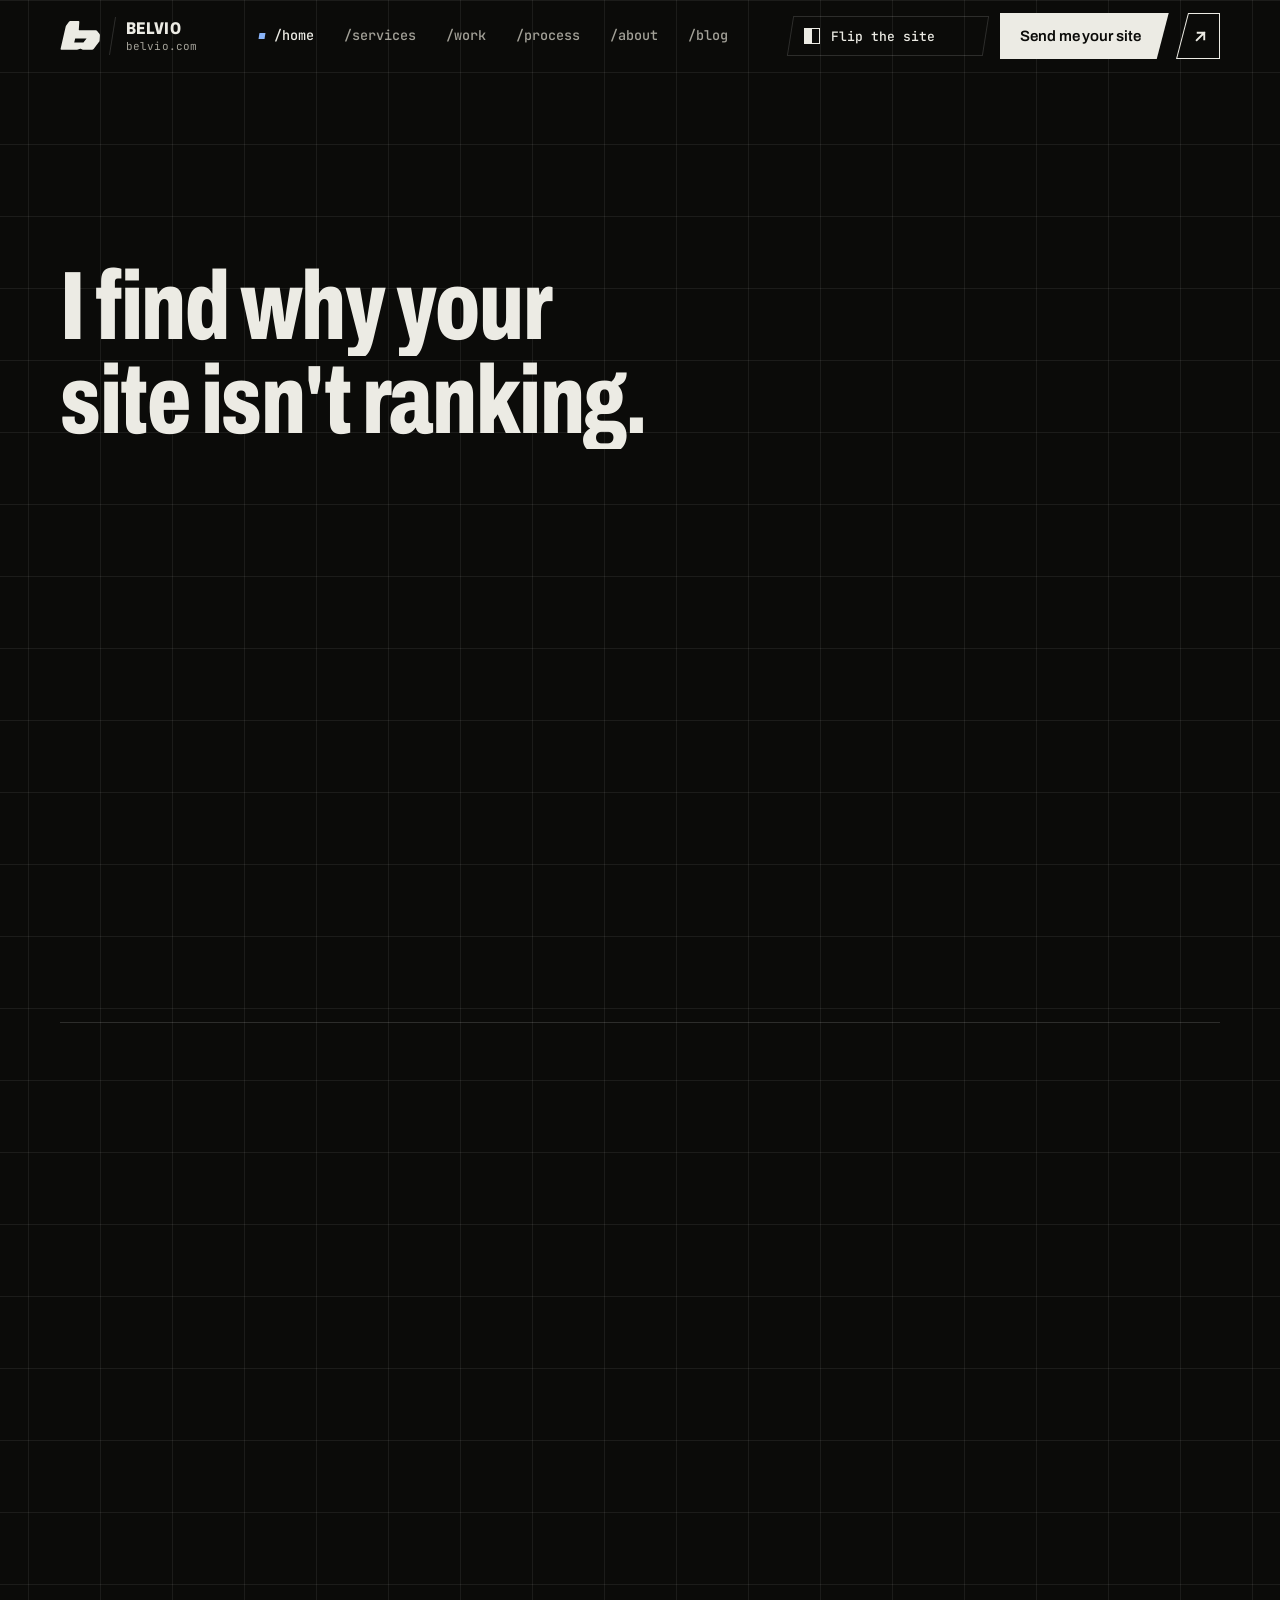
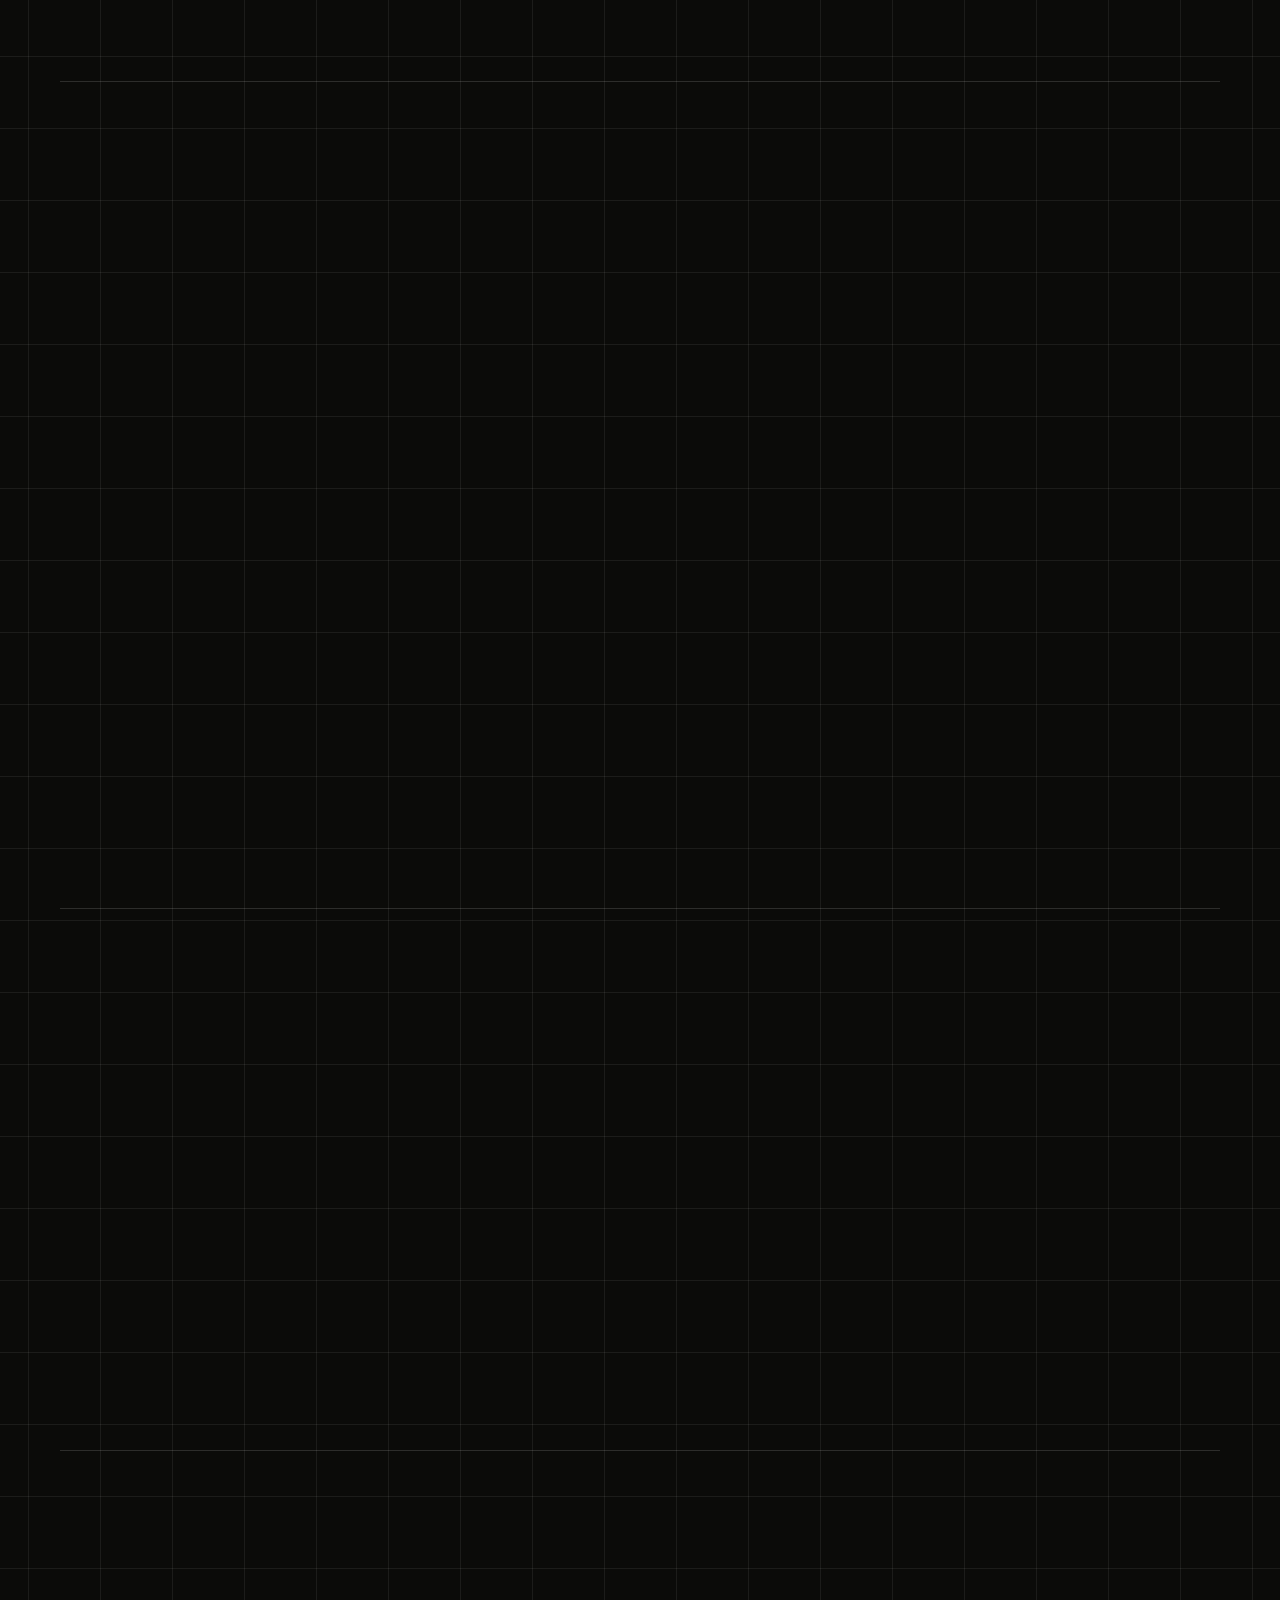
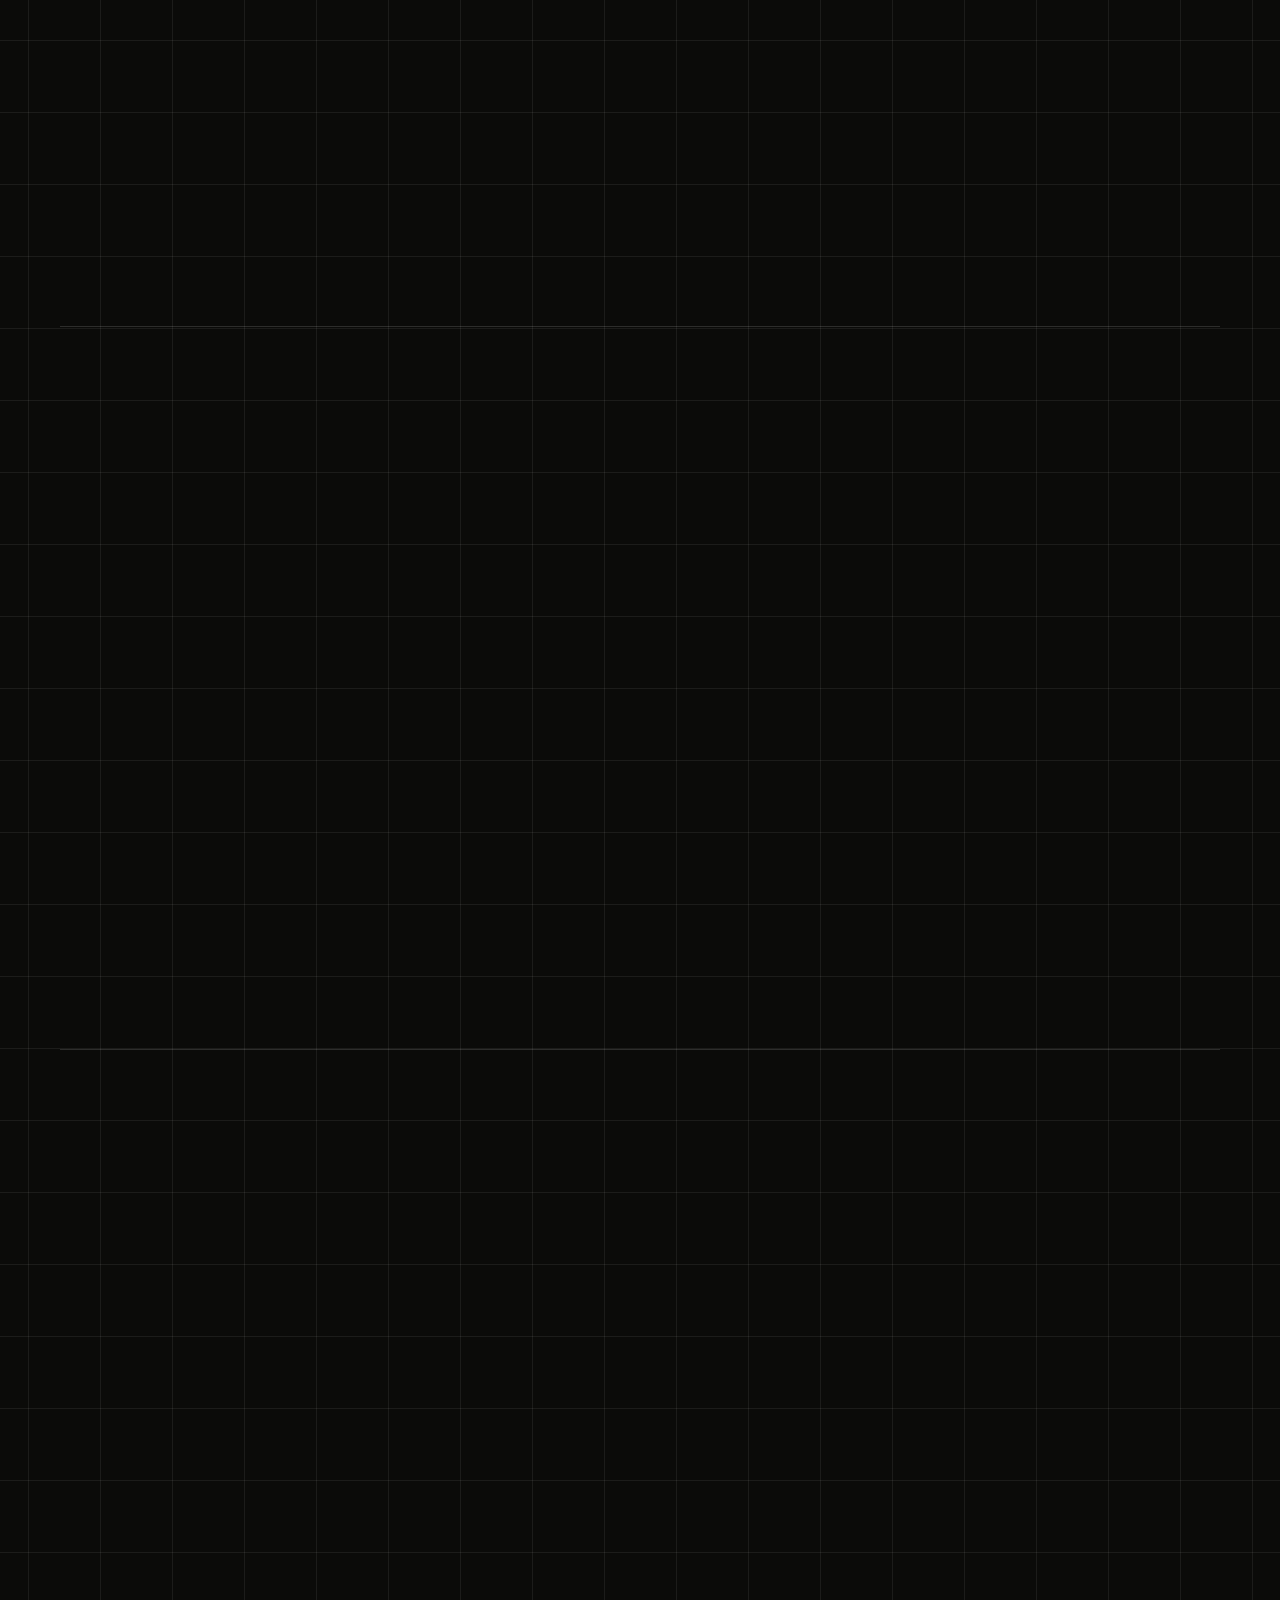
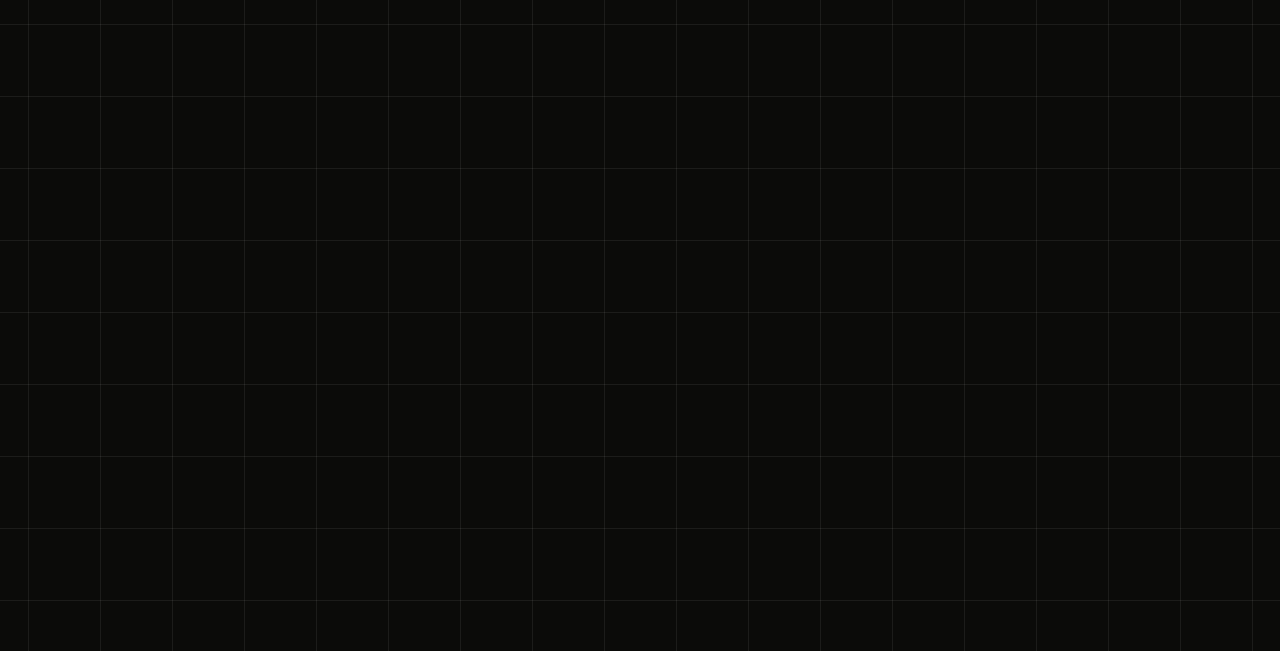
==== commit 55674524: "Redesign website" ====
--- a/index.html
+++ b/index.html
@@ -35,8 +35,7 @@
 <header class="site-header"><a class="skip" href="#main">Skip to content</a>
 <nav class="nav" aria-label="Main"><a class="nav__logo" href="/" aria-label="Belvio, home"><svg class="logo-mark" viewBox="0 0 100 71.8" aria-hidden="true"><path fill="currentColor" fill-rule="evenodd" d="M22.4 1.9Q23.7 0.1 25.9 0.1L46.3 0.1Q48.5 0.1 48.3 2.3L47.0 22.0Q46.9 23.4 48.3 23.4L89.2 23.4Q91.8 23.4 93.4 25.4L98.5 31.7Q100.0 33.6 99.8 36.0L99.0 48.5Q98.8 50.9 97.3 52.8L84.1 69.8Q82.6 71.7 80.2 71.7L57.5 71.7Q56.5 71.7 55.6 71.3L52.1 69.6Q51.4 69.3 50.6 69.5L44.7 71.4Q43.7 71.7 42.7 71.7L3.4 71.7Q1.0 71.7 1.5 69.4L14.0 14.8Q14.5 12.5 15.9 10.6Z M38.0 44.0L66.5 44.0L58.5 53.5L35.5 53.5Z"/></svg><span class="nav__name"><b>Belvio</b><i>belvio.com</i></span></a>
 <ul class="nav__links" id="menu"><li><a href="/" data-key="home" class="is-active" aria-current="page"><span class="p">/home</span><span class="w">Home</span><small>200</small></a></li><li><a href="/#services" data-key="services"><span class="p">/services</span><span class="w">Services</span><small>200</small></a></li><li><a href="/#work" data-key="work"><span class="p">/work</span><span class="w">Work</span><small>200</small></a></li><li><a href="/#process" data-key="process"><span class="p">/process</span><span class="w">Process</span><small>200</small></a></li><li><a href="/#about" data-key="about"><span class="p">/about</span><span class="w">About</span><small>200</small></a></li><li><a href="/blog/" data-key="blog"><span class="p">/blog</span><span class="w">Blog</span><small>200</small></a></li><li class="nav__menu-extra"><a class="btn " href="/contact/"><span class="btn__body"><span class="btn__bl"><span class="t1">Send me your site</span><span class="t2" aria-hidden="true"><span class="mb">Crawl it now</span><span class="mf">Let's go</span></span></span></span><span class="btn__chip" aria-hidden="true"><svg class="i1" viewBox="0 0 16 16" fill="none" stroke="currentColor" stroke-width="2" stroke-linecap="square"><path d="M4 12L12 4M5 4h7v7"/></svg><svg class="i2" viewBox="0 0 16 16" fill="none" stroke="currentColor" stroke-width="2" stroke-linecap="square"><path d="M4 12L12 4M5 4h7v7"/></svg></span></a><br><button class="mode mode--menu" type="button" aria-pressed="false" aria-label="Flip the site: switch between the back end and the front end view"><span class="mode__ico" aria-hidden="true"></span><span class="mode__bl"><span class="t1">Flip the site</span><span class="t2" aria-hidden="true"><span class="mb">See the front end</span><span class="mf">See the back end</span></span></span></button><p>User-agent: *<br>Sitemap: belvio.com/sitemap.xml</p></li></ul>
-<button class="mode" type="button" aria-pressed="false" aria-label="Flip the site: switch between the back end and the front end view"><span class="mode__ico" aria-hidden="true"></span><span class="mode__bl"><span class="t1">Flip the site</span><span class="t2" aria-hidden="true"><span class="mb">See the front end</span><span class="mf">See the back end</span></span></span></button>
-<span class="nav__cta"><a class="btn btn--sm" href="/contact/"><span class="btn__body"><span class="btn__bl"><span class="t1">Send me your site</span><span class="t2" aria-hidden="true"><span class="mb">Crawl it now</span><span class="mf">Let's go</span></span></span></span><span class="btn__chip" aria-hidden="true"><svg class="i1" viewBox="0 0 16 16" fill="none" stroke="currentColor" stroke-width="2" stroke-linecap="square"><path d="M4 12L12 4M5 4h7v7"/></svg><svg class="i2" viewBox="0 0 16 16" fill="none" stroke="currentColor" stroke-width="2" stroke-linecap="square"><path d="M4 12L12 4M5 4h7v7"/></svg></span></a></span>
+<span class="nav__cta"><button class="mode" type="button" aria-pressed="false" aria-label="Flip the site: switch between the back end and the front end view"><span class="mode__ico" aria-hidden="true"></span><span class="mode__bl"><span class="t1">Flip the site</span><span class="t2" aria-hidden="true"><span class="mb">See the front end</span><span class="mf">See the back end</span></span></span></button><a class="btn btn--sm" href="/contact/"><span class="btn__body"><span class="btn__bl"><span class="t1">Send me your site</span><span class="t2" aria-hidden="true"><span class="mb">Crawl it now</span><span class="mf">Let's go</span></span></span></span><span class="btn__chip" aria-hidden="true"><svg class="i1" viewBox="0 0 16 16" fill="none" stroke="currentColor" stroke-width="2" stroke-linecap="square"><path d="M4 12L12 4M5 4h7v7"/></svg><svg class="i2" viewBox="0 0 16 16" fill="none" stroke="currentColor" stroke-width="2" stroke-linecap="square"><path d="M4 12L12 4M5 4h7v7"/></svg></span></a></span>
 <button class="nav__toggle" type="button" aria-expanded="false" aria-controls="menu" aria-label="Open menu"><span class="nav__bars"></span></button></nav></header>
 <main id="main">
 <section class="hero"><div class="wrap hero__grid">
--- a/assets/css/mode.css
+++ b/assets/css/mode.css
@@ -219,7 +219,7 @@
   html[data-mode="front"] .nav__links a{padding:8px 10px}
 }
 @media (min-width:721px) and (max-width:900px){
-  .nav__cta{display:none}
+  .nav__cta .btn{display:none}
   .nav__links{gap:12px}
   html[data-mode="front"] .nav__links{gap:0}
 }
@@ -246,7 +246,7 @@
 }
 
 /* ---- flip button: one button, previews the other side ---- */
-.mode{position:relative;display:inline-flex;align-items:center;gap:11px;flex:none;height:40px;margin-left:auto;padding:0 18px 0 13px;border:1px solid var(--line);background:transparent;color:var(--ink);font:500 13px/1 var(--mono);cursor:pointer;transform:skewX(-9deg);-webkit-tap-highlight-color:transparent;touch-action:manipulation;white-space:nowrap;transition:background .25s,border-color .25s}
+.mode{position:relative;display:inline-flex;align-items:center;gap:11px;flex:none;height:40px;padding:0 18px 0 13px;border:1px solid var(--line);background:transparent;color:var(--ink);font:500 13px/1 var(--mono);cursor:pointer;transform:skewX(-9deg);-webkit-tap-highlight-color:transparent;touch-action:manipulation;white-space:nowrap;transition:background .25s,border-color .25s}
 .mode>*{transform:skewX(9deg)}
 .mode:focus-visible{outline:2px solid var(--link);outline-offset:4px}
 .mode__ico{position:relative;flex:none;width:16px;height:16px;border:1.5px solid var(--ink);background:linear-gradient(90deg,var(--ink) 50%,transparent 50%);transition:transform .7s var(--ease)}
@@ -272,7 +272,6 @@
   html[data-mode="front"] .mode{width:44px;padding:0}
 }
 @media (max-width:720px){
-  .nav>.mode{display:none}
   .nav__menu-extra .mode--menu{display:inline-flex;margin:16px 0 0 8px;height:50px;padding:0 20px 0 16px;font-size:14px}
   html[data-mode="front"] .nav__menu-extra .mode--menu{margin-left:0;height:52px;font-size:15px}
   .nav{gap:6px}
@@ -280,3 +279,19 @@
 html[data-mode="front"] .thread circle{display:none}
 html[data-mode="front"] .thread line{stroke-width:1.6}
 .mode__bl>span{justify-self:start}
+
+.nav__cta{display:flex;align-items:center;gap:14px}
+.nav__cta .mode{display:inline-flex}
+html[data-mode="front"] .btn__tx .t1,html[data-mode="front"] .btn__tx .t2{transform:none!important;transition:none}
+html[data-mode="front"] .btn__tx .t2{display:none}
+
+/* header links centred between logo and flip button */
+@media (min-width:721px){
+  .nav>.nav__links,.nav>ul{margin-left:auto}
+  .nav>.mode{margin-left:auto}
+}
+/* free-audit tag: bg still goes green on hover, text stays put */
+.btn:is(:hover,:focus-visible) .btn__tag .btn__tx .t1,.spider-stage.is-hot .btn__tag .btn__tx .t1{transform:none!important}
+.btn__tag .btn__tx .t2{display:none!important}
+@media (min-width:721px){html .nav>.mode,html[data-mode="front"] .nav>.mode{margin-left:auto!important}}
+@media (min-width:721px){.nav>.nav__cta{margin-left:auto}}
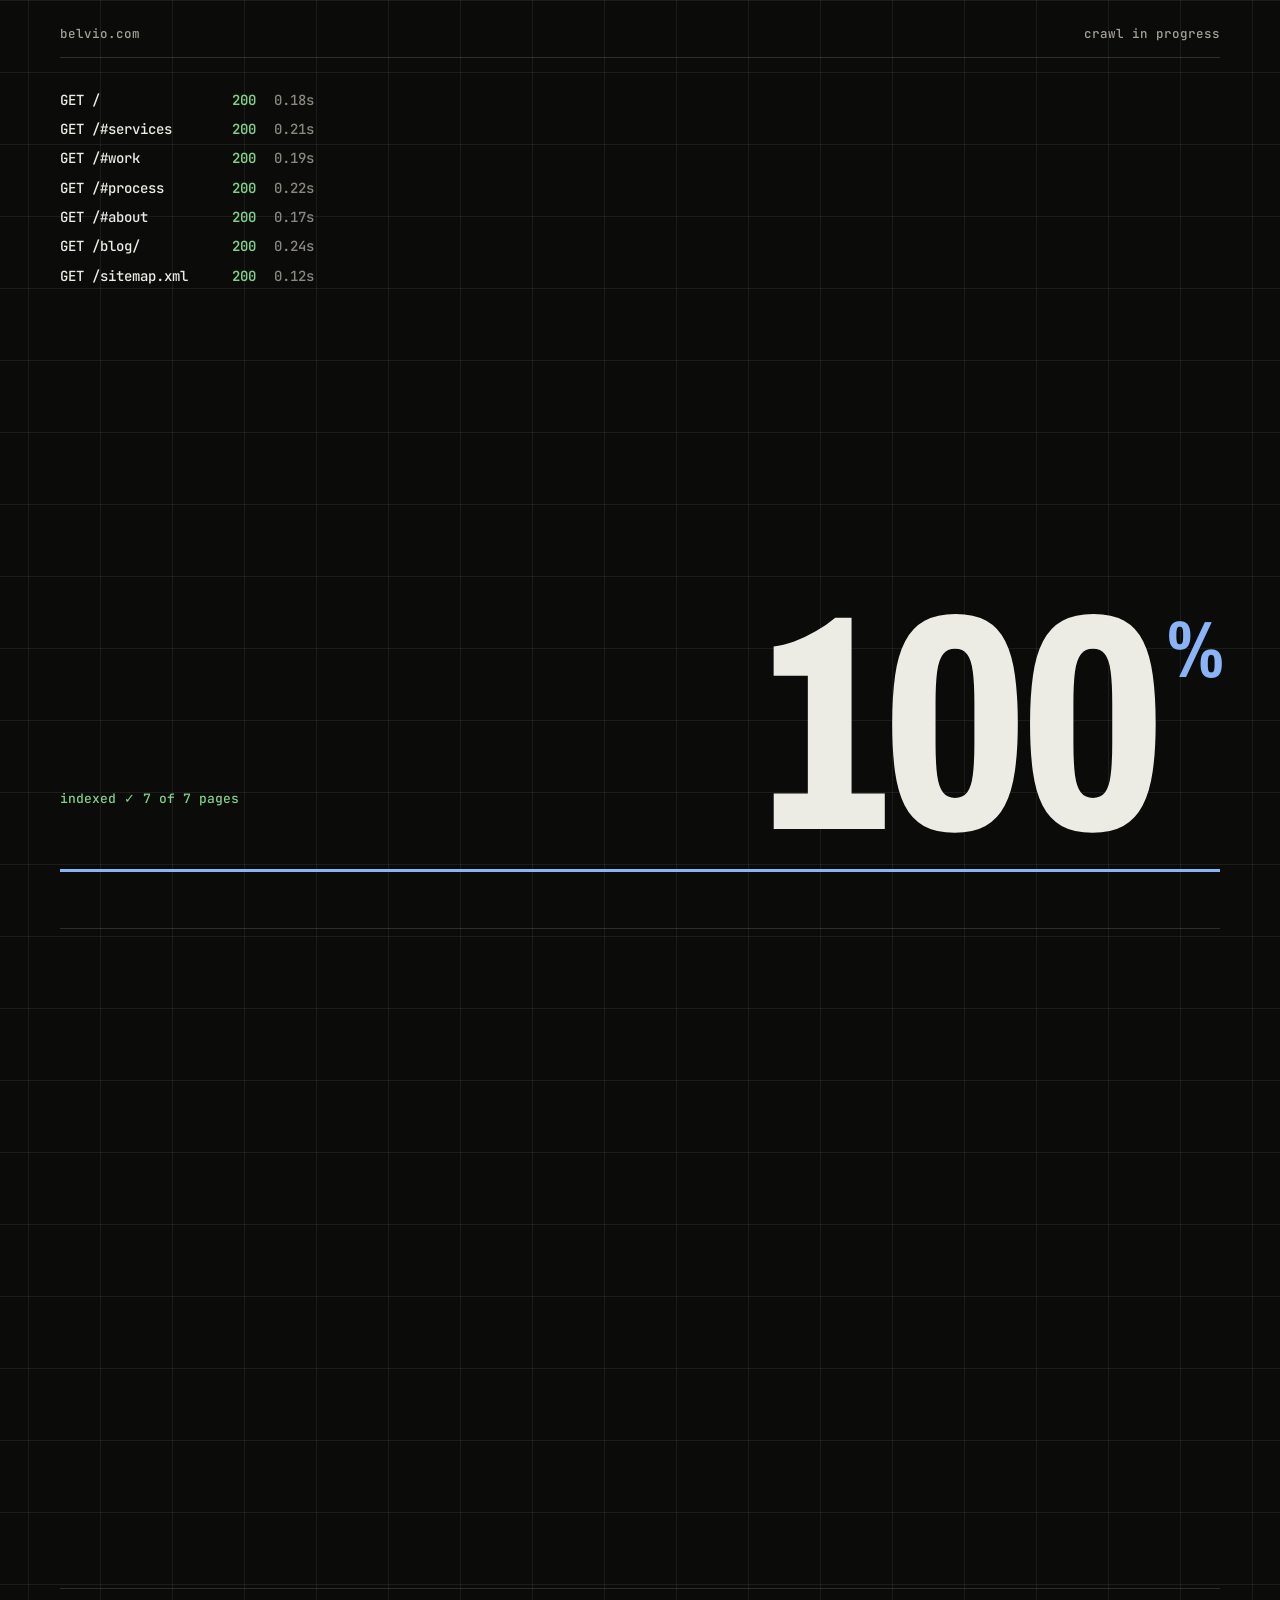
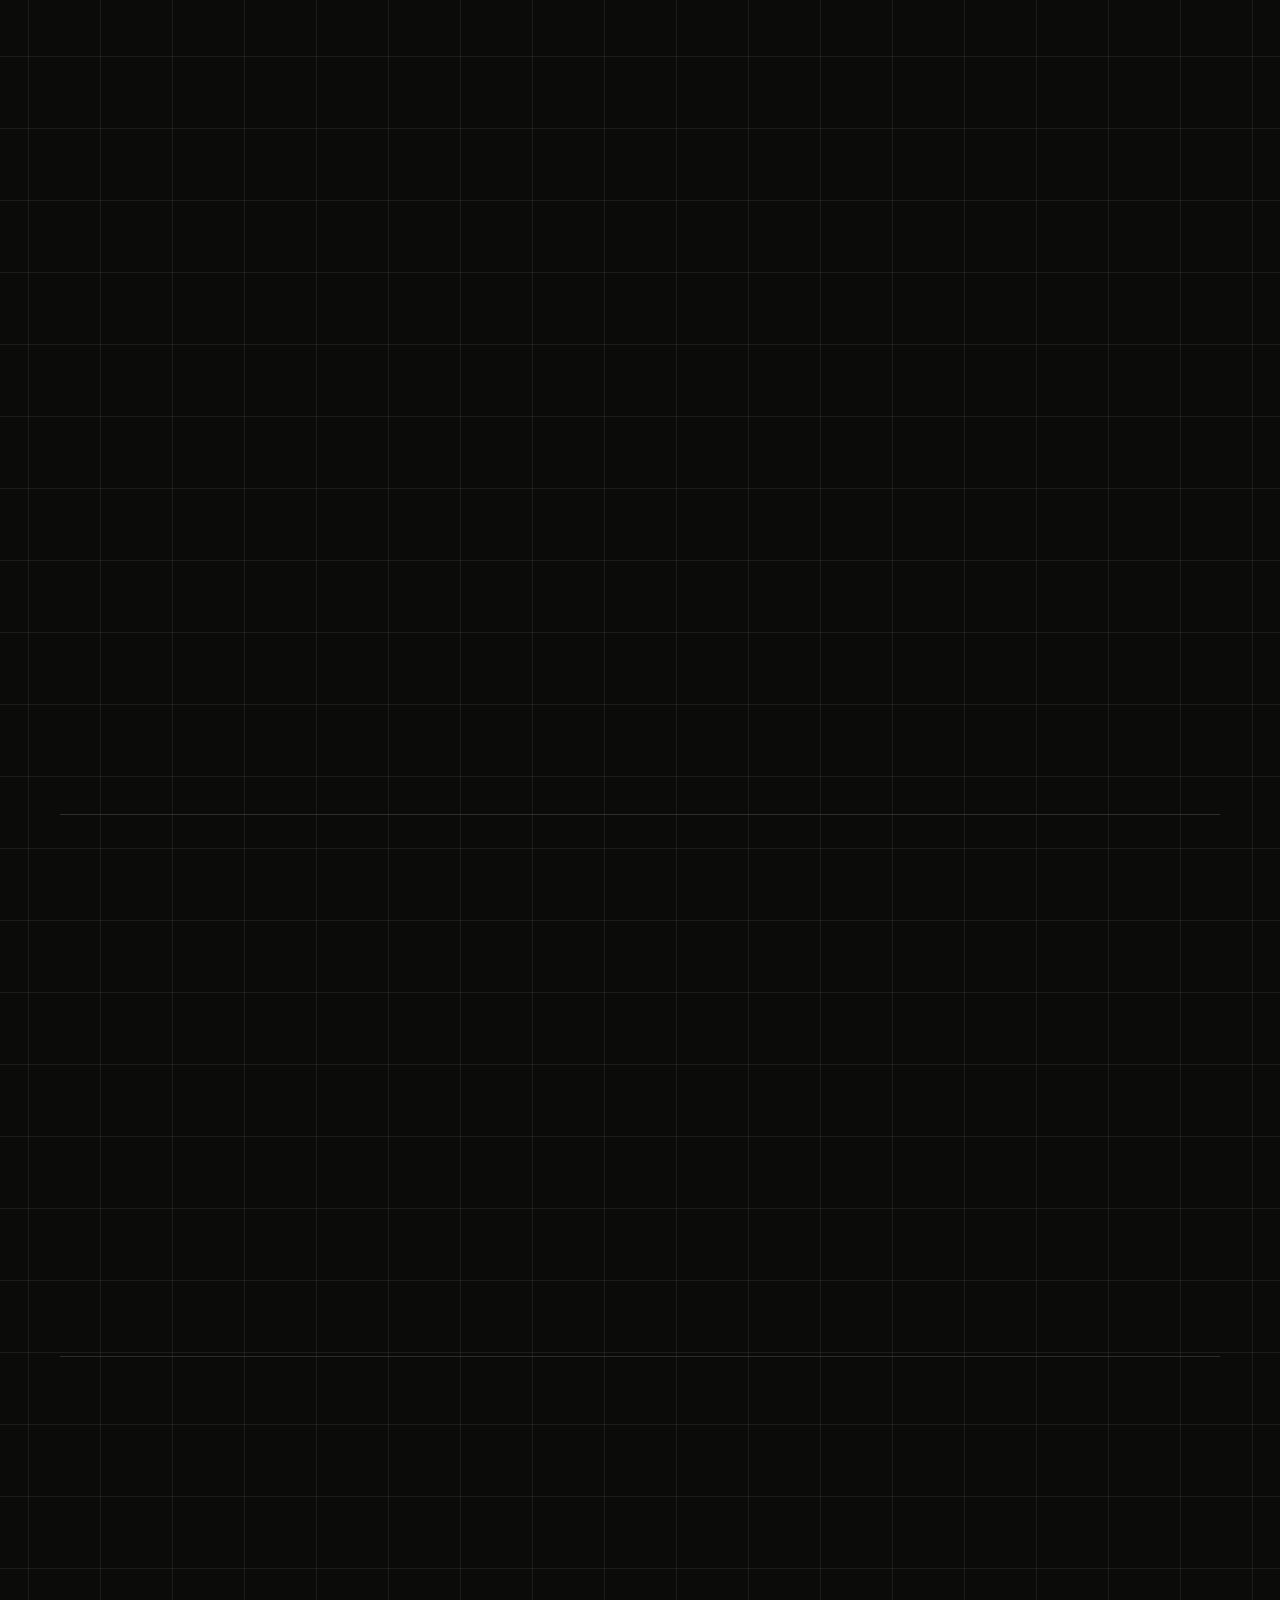
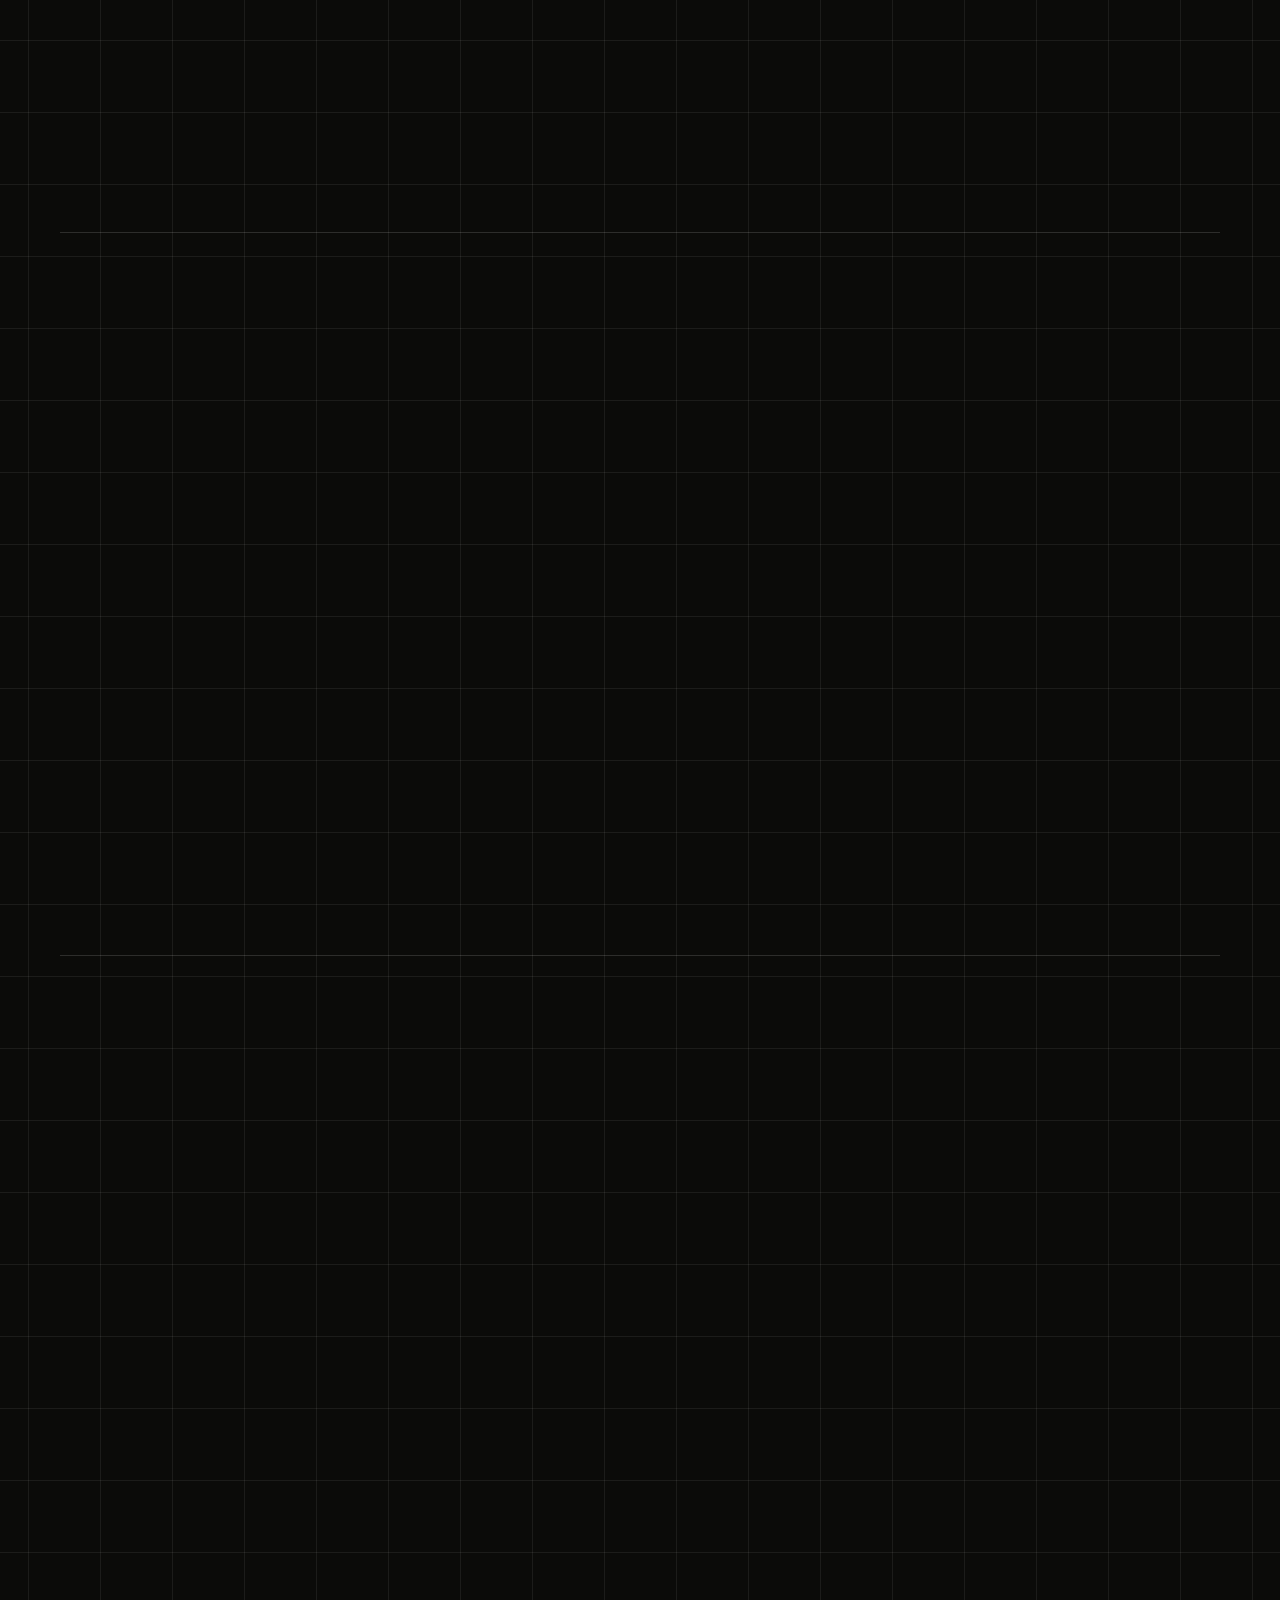
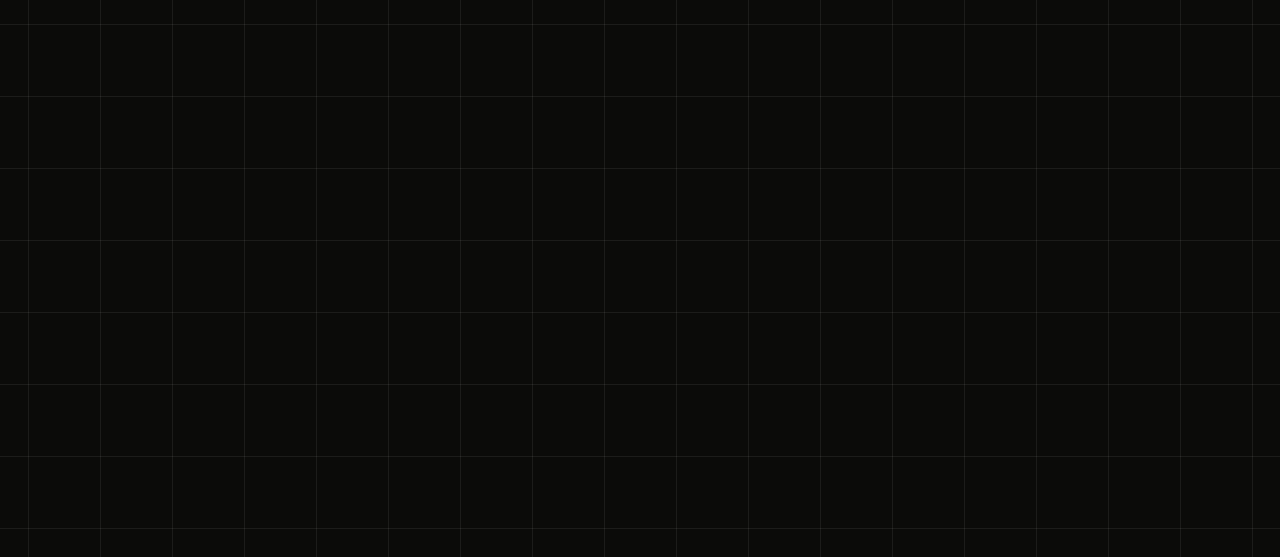
==== commit e7304743: "tweaks 1.1" ====
--- a/index.html
+++ b/index.html
@@ -34,7 +34,7 @@
 <div class="bg-grid" aria-hidden="true"></div><div class="bg-glow" aria-hidden="true"></div>
 <header class="site-header"><a class="skip" href="#main">Skip to content</a>
 <nav class="nav" aria-label="Main"><a class="nav__logo" href="/" aria-label="Belvio, home"><svg class="logo-mark" viewBox="0 0 100 71.8" aria-hidden="true"><path fill="currentColor" fill-rule="evenodd" d="M22.4 1.9Q23.7 0.1 25.9 0.1L46.3 0.1Q48.5 0.1 48.3 2.3L47.0 22.0Q46.9 23.4 48.3 23.4L89.2 23.4Q91.8 23.4 93.4 25.4L98.5 31.7Q100.0 33.6 99.8 36.0L99.0 48.5Q98.8 50.9 97.3 52.8L84.1 69.8Q82.6 71.7 80.2 71.7L57.5 71.7Q56.5 71.7 55.6 71.3L52.1 69.6Q51.4 69.3 50.6 69.5L44.7 71.4Q43.7 71.7 42.7 71.7L3.4 71.7Q1.0 71.7 1.5 69.4L14.0 14.8Q14.5 12.5 15.9 10.6Z M38.0 44.0L66.5 44.0L58.5 53.5L35.5 53.5Z"/></svg><span class="nav__name"><b>Belvio</b><i>belvio.com</i></span></a>
-<ul class="nav__links" id="menu"><li><a href="/" data-key="home" class="is-active" aria-current="page"><span class="p">/home</span><span class="w">Home</span><small>200</small></a></li><li><a href="/#services" data-key="services"><span class="p">/services</span><span class="w">Services</span><small>200</small></a></li><li><a href="/#work" data-key="work"><span class="p">/work</span><span class="w">Work</span><small>200</small></a></li><li><a href="/#process" data-key="process"><span class="p">/process</span><span class="w">Process</span><small>200</small></a></li><li><a href="/#about" data-key="about"><span class="p">/about</span><span class="w">About</span><small>200</small></a></li><li><a href="/blog/" data-key="blog"><span class="p">/blog</span><span class="w">Blog</span><small>200</small></a></li><li class="nav__menu-extra"><a class="btn " href="/contact/"><span class="btn__body"><span class="btn__bl"><span class="t1">Send me your site</span><span class="t2" aria-hidden="true"><span class="mb">Crawl it now</span><span class="mf">Let's go</span></span></span></span><span class="btn__chip" aria-hidden="true"><svg class="i1" viewBox="0 0 16 16" fill="none" stroke="currentColor" stroke-width="2" stroke-linecap="square"><path d="M4 12L12 4M5 4h7v7"/></svg><svg class="i2" viewBox="0 0 16 16" fill="none" stroke="currentColor" stroke-width="2" stroke-linecap="square"><path d="M4 12L12 4M5 4h7v7"/></svg></span></a><br><button class="mode mode--menu" type="button" aria-pressed="false" aria-label="Flip the site: switch between the back end and the front end view"><span class="mode__ico" aria-hidden="true"></span><span class="mode__bl"><span class="t1">Flip the site</span><span class="t2" aria-hidden="true"><span class="mb">See the front end</span><span class="mf">See the back end</span></span></span></button><p>User-agent: *<br>Sitemap: belvio.com/sitemap.xml</p></li></ul>
+<ul class="nav__links" id="menu"><li class="nav__menu-top"><button class="mode mode--menu" type="button" aria-pressed="false" aria-label="Flip the site: switch between the back end and the front end view"><span class="mode__ico" aria-hidden="true"></span><span class="mode__bl"><span class="t1">Flip the site</span><span class="t2" aria-hidden="true"><span class="mb">See the front end</span><span class="mf">See the back end</span></span></span></button></li><li><a href="/" data-key="home" class="is-active" aria-current="page"><span class="p">/home</span><span class="w">Home</span><small>200</small></a></li><li><a href="/#services" data-key="services"><span class="p">/services</span><span class="w">Services</span><small>200</small></a></li><li><a href="/#work" data-key="work"><span class="p">/work</span><span class="w">Work</span><small>200</small></a></li><li><a href="/#process" data-key="process"><span class="p">/process</span><span class="w">Process</span><small>200</small></a></li><li><a href="/#about" data-key="about"><span class="p">/about</span><span class="w">About</span><small>200</small></a></li><li><a href="/blog/" data-key="blog"><span class="p">/blog</span><span class="w">Blog</span><small>200</small></a></li><li class="nav__menu-extra"><a class="btn " href="/contact/"><span class="btn__body"><span class="btn__bl"><span class="t1">Send me your site</span><span class="t2" aria-hidden="true"><span class="mb">Crawl it now</span><span class="mf">Let's go</span></span></span></span><span class="btn__chip" aria-hidden="true"><svg class="i1" viewBox="0 0 16 16" fill="none" stroke="currentColor" stroke-width="2" stroke-linecap="square"><path d="M4 12L12 4M5 4h7v7"/></svg><svg class="i2" viewBox="0 0 16 16" fill="none" stroke="currentColor" stroke-width="2" stroke-linecap="square"><path d="M4 12L12 4M5 4h7v7"/></svg></span></a><p>User-agent: *<br>Sitemap: belvio.com/sitemap.xml</p></li></ul>
 <span class="nav__cta"><button class="mode" type="button" aria-pressed="false" aria-label="Flip the site: switch between the back end and the front end view"><span class="mode__ico" aria-hidden="true"></span><span class="mode__bl"><span class="t1">Flip the site</span><span class="t2" aria-hidden="true"><span class="mb">See the front end</span><span class="mf">See the back end</span></span></span></button><a class="btn btn--sm" href="/contact/"><span class="btn__body"><span class="btn__bl"><span class="t1">Send me your site</span><span class="t2" aria-hidden="true"><span class="mb">Crawl it now</span><span class="mf">Let's go</span></span></span></span><span class="btn__chip" aria-hidden="true"><svg class="i1" viewBox="0 0 16 16" fill="none" stroke="currentColor" stroke-width="2" stroke-linecap="square"><path d="M4 12L12 4M5 4h7v7"/></svg><svg class="i2" viewBox="0 0 16 16" fill="none" stroke="currentColor" stroke-width="2" stroke-linecap="square"><path d="M4 12L12 4M5 4h7v7"/></svg></span></a></span>
 <button class="nav__toggle" type="button" aria-expanded="false" aria-controls="menu" aria-label="Open menu"><span class="nav__bars"></span></button></nav></header>
 <main id="main">
--- a/assets/css/layout.css
+++ b/assets/css/layout.css
@@ -52,7 +52,7 @@
 .wm{position:relative;z-index:1;margin-top:clamp(24px,4vw,48px);font:800 min(380px,30vw)/1 var(--sans);font-stretch:100%;letter-spacing:-.045em;text-align:center;height:.54em;overflow:hidden;white-space:nowrap;color:transparent;background:linear-gradient(180deg,#6d6c66,#1d1d1a 90%);-webkit-background-clip:text;background-clip:text;user-select:none}
 
 /* ---- phone ---- */
-@media (max-width:720px){
+@media (max-width:900px){
   .site-header{height:64px}
   .site-header.is-scrolled{background:rgba(11,11,9,.94)}
   .nav{justify-content:flex-end}
@@ -85,6 +85,8 @@
   html[data-motion="reduced"] body.menu-open .nav__links{opacity:1;transition:opacity .2s,visibility 0s}
   html[data-motion="reduced"] .nav__links li{opacity:1;transform:none;transition:none}
   html[data-motion="reduced"] .nav__bars::before,html[data-motion="reduced"] .nav__bars::after{transition:none}
+}
+@media (max-width:720px){
   .head{flex-direction:column;align-items:flex-start;gap:18px}
   .grid-3,.grid-2{grid-template-columns:1fr}
   .robots{font-size:13px;margin-top:30px}
@@ -98,7 +100,7 @@
   .robots a:not(.rchip){overflow-wrap:anywhere;font-size:12.5px}
   .robots__legal{margin-top:12px;padding-top:14px;flex-direction:column;gap:4px;font-size:12px}
 }
+@media (min-width:901px) and (max-width:980px){.nav__links{gap:16px;font-size:12.5px}}
 @media (min-width:721px) and (max-width:980px){
-  .nav__links{gap:16px;font-size:12.5px}
   .grid-3{grid-template-columns:1fr 1fr}
 }
--- a/assets/css/pages.css
+++ b/assets/css/pages.css
@@ -1,7 +1,7 @@
 /* Belvio: page-specific. Hero, spider, serp card, article, 404 */
 
 /* ---- hero ---- */
-.hero{position:relative;min-height:100svh;padding:clamp(120px,14vw,150px) 0 clamp(48px,6vw,80px)}
+.hero{position:relative;min-height:calc(100svh + 28px);display:flex;flex-direction:column;justify-content:center;padding:clamp(112px,12vw,136px) 0 clamp(40px,5vw,64px)}
 .hero__grid{display:grid;grid-template-columns:minmax(0,1fr) 380px;gap:clamp(32px,4vw,56px);align-items:start}
 .hello{margin-top:30px;display:flex;align-items:center;gap:12px;font:600 clamp(22px,2.5vw,32px)/1.1 var(--sans);font-stretch:100%;letter-spacing:0;color:var(--muted)}
 .hello::before{content:"";width:12px;height:12px;background:var(--link);transform:skewX(-9deg);flex:none}
@@ -12,12 +12,12 @@
 html[data-motion="reduced"] .hero h1 .ln{animation:none;background:none;color:var(--ink);-webkit-text-fill-color:var(--ink)}
 .hero .lede{margin-top:30px;max-width:46ch}
 .hero__note{margin-top:26px;font:400 13px/1.5 var(--mono);color:var(--muted)}
-.hero__right{padding-top:clamp(0px,5vw,72px)}
+.hero__right{padding-top:0}
 .hero__cta{display:none}
 .hero__reply{margin-top:16px;font:400 13px/1.4 var(--mono);color:var(--muted)}
 
 /* google result card: blue tab top-right, chamfers top-left and bottom-right; it is a live link */
-.serp{--c:18px;position:relative;isolation:isolate;display:block;margin-top:44px;padding:28px 26px 22px;color:inherit;text-decoration:none}
+.serp{--c:18px;position:relative;isolation:isolate;display:block;margin-top:28px;padding:28px 26px 22px;color:inherit;text-decoration:none}
 .serp::before{content:"";position:absolute;inset:0;z-index:-2;background:var(--line-solid);clip-path:polygon(var(--c) 0,100% 0,100% calc(100% - var(--c)),calc(100% - var(--c)) 100%,0 100%,0 var(--c));transition:background .3s}
 .serp::after{content:"";position:absolute;inset:1px;z-index:-1;background:var(--bg-2);clip-path:polygon(calc(var(--c) - .6px) 0,100% 0,100% calc(100% - var(--c) + .6px),calc(100% - var(--c) + .6px) 100%,0 100%,0 calc(var(--c) - .6px))}
 .serp__dots{position:absolute;inset:1px;z-index:-1;pointer-events:none;background:radial-gradient(rgba(236,235,228,.2) 1px,transparent 1.3px) 0 0/14px 14px;-webkit-mask-image:radial-gradient(ellipse 70% 80% at 100% 100%,#000,transparent 75%);mask-image:radial-gradient(ellipse 70% 80% at 100% 100%,#000,transparent 75%);opacity:.7;animation:dots 9s linear infinite}
@@ -40,7 +40,7 @@
 html[data-motion="reduced"] .serp__dots,html[data-motion="reduced"] .serp small::after{animation:none}
 
 /* spider: hangs from the search result and follows the cursor; the label stays put so it is easy to click */
-.spider-stage{position:relative;height:392px}
+.spider-stage{position:relative;height:352px}
 .thread{position:absolute;inset:0;width:100%;height:100%;overflow:visible;pointer-events:none}
 .thread line{stroke:var(--muted);stroke-width:1.3}
 .thread circle{fill:var(--ink)}
@@ -49,7 +49,7 @@
 .spider .body{fill:var(--ink)}
 .spider .eye{fill:var(--bg)}
 .spider .leg{fill:none;stroke:var(--ink);stroke-width:2.6;stroke-linecap:square;stroke-linejoin:miter;transform-box:view-box;transform-origin:var(--ox,60px) var(--oy,50px)}
-.spider__tag{position:absolute;left:50%;top:256px;transform:translateX(-50%);white-space:nowrap}
+.spider__tag{position:absolute;left:50%;top:246px;transform:translateX(-50%);white-space:nowrap}
 .spider__tag:focus-visible{outline:2px solid var(--ink);outline-offset:8px}
 .spider .legs-a{animation:twitch 3.2s steps(1) infinite}
 .spider .legs-b{animation:twitch 3.2s steps(1) infinite -1.6s}
@@ -88,12 +88,13 @@
 .meta{display:flex;gap:18px;flex-wrap:wrap;margin-top:22px;font:500 13px var(--mono);color:var(--muted)}
 .crumbs{font:500 12.5px var(--mono);color:var(--muted);margin-bottom:22px}
 .crumbs a{text-decoration:none;color:var(--muted)}.crumbs a:hover{color:var(--ink)}
-.notfound{min-height:100svh;display:grid;align-content:center;justify-items:start;gap:22px;padding:120px 0 80px}
+.notfound{min-height:100svh;display:grid;align-content:center;padding:120px 0 80px}
+.notfound .wrap{display:grid;justify-items:start;gap:24px}
 .notfound .code{font:800 clamp(120px,24vw,320px)/.8 var(--sans);font-stretch:68%;color:transparent;background:linear-gradient(180deg,rgba(236,235,228,.6),rgba(236,235,228,.04));-webkit-background-clip:text;background-clip:text}
 
 section[id]{scroll-margin-top:80px}
 
-.spider__note{position:absolute;left:0;right:0;top:332px;text-align:center;font:400 13px/1.4 var(--mono);color:var(--muted)}
+.spider__note{position:absolute;left:0;right:0;top:322px;text-align:center;font:400 13px/1.4 var(--mono);color:var(--muted)}
 
 /* ---- page opener (home only): a crawl log that fills the page, then lifts away ---- */
 .loader{display:none;position:fixed;inset:0;z-index:200;background:var(--bg);clip-path:polygon(0 0,100% 0,100% 100%,0 100%);transition:transform 1s var(--ease-io)}
--- a/assets/css/mode.css
+++ b/assets/css/mode.css
@@ -43,7 +43,7 @@
 html[data-mode="front"] .nav__links a.is-active::before{display:none}
 html[data-mode="front"] .nav__links a.btn,html[data-mode="front"] .nav__links a.btn:hover{background:var(--card);border-color:#111;padding:0 8px 0 22px}
 html[data-mode="front"] .nav__menu-extra p{display:none}
-@media (max-width:720px){
+@media (max-width:900px){
   html[data-mode="front"] .nav__links::before{content:""}
   html[data-mode="front"] .nav__links li{border-left:0;margin-left:0}
   html[data-mode="front"] .nav__links li::before{display:none}
@@ -67,7 +67,7 @@
 html[data-mode="front"] .btn--sm .btn__chip svg{width:14px;height:14px}
 html[data-mode="front"] .btn--lg .btn__chip svg{width:19px;height:19px}
 @media (hover:hover){
-  html[data-mode="front"] .btn:is(:hover,:focus-visible),html[data-mode="front"] .spider-stage.is-hot .btn{transform:translate(3px,3px);box-shadow:1px 1px 0 var(--blue)}
+  html[data-mode="front"] .btn:active{transform:translate(4px,4px);box-shadow:0 0 0 var(--blue);transition:none}
   html[data-mode="front"] .btn:is(:hover,:focus-visible) .btn__chip,html[data-mode="front"] .spider-stage.is-hot .btn .btn__chip{transform:none;background:var(--blue);color:#fff}
   html[data-mode="front"] .btn--ghost:is(:hover,:focus-visible) .btn__body{background:none}
 }
@@ -91,7 +91,7 @@
 html[data-mode="reduced"] .hero h1 .ln{animation:none}
 
 /* serp card */
-html[data-mode="front"] .serp{margin-top:50px;padding:24px 22px 20px;background:var(--card);border:2px solid #111;border-radius:16px;box-shadow:6px 6px 0 #111}
+html[data-mode="front"] .serp{margin-top:30px;padding:24px 22px 20px;background:var(--card);border:2px solid #111;border-radius:16px;box-shadow:6px 6px 0 #111}
 html[data-mode="front"] .serp::before,html[data-mode="front"] .serp::after,html[data-mode="front"] .serp__dots{display:none}
 html[data-mode="front"] .serp__tag{right:16px;bottom:calc(100% - 10px);padding:6px 12px;background:var(--blue);color:#fff;border:2px solid #111;border-radius:7px;transform:rotate(3deg);clip-path:none;font-weight:700}
 html[data-mode="front"] .serp__search{display:flex;align-items:center;gap:10px;margin-bottom:18px;padding:9px 13px;border:2px solid #111;border-radius:10px;background:#fff;font:500 13px/1 var(--mono);color:#111}
@@ -211,14 +211,14 @@
 @media (max-width:720px){html[data-mode="front"] .head p{max-width:none}}
 
 /* tablet widths: keep the header on one line */
-@media (min-width:721px) and (max-width:1100px){
+@media (min-width:901px) and (max-width:1100px){
   .nav{gap:14px}
   .nav__links{gap:16px;font-size:12.5px}
   .nav__name i{display:none}
   html[data-mode="front"] .nav__links{gap:2px;font-size:13px}
   html[data-mode="front"] .nav__links a{padding:8px 10px}
 }
-@media (min-width:721px) and (max-width:900px){
+@media (min-width:901px) and (max-width:1000px){
   .nav__cta .btn{display:none}
   .nav__links{gap:12px}
   html[data-mode="front"] .nav__links{gap:0}
@@ -230,18 +230,17 @@
 html[data-mode="front"] .nav__name b{font-size:18px}
 html[data-mode="front"] .serp .fav{border-radius:50%}
 html[data-mode="front"] .bg-glow{display:none}
-html[data-mode="front"] .spider__tag:is(:hover,:focus-visible),html[data-mode="front"] .spider-stage.is-hot .spider__tag{transform:translate(calc(-50% + 3px),3px)}
-html[data-mode="front"] .spider__tag:active{transform:translate(calc(-50% + 4px),4px)}
+html[data-mode="front"] .spider__tag:active{transform:translate(calc(-50% + 4px),4px);box-shadow:0 0 0 var(--blue);transition:none}
 html[data-mode="front"] a.card:hover{transform:none;box-shadow:6px 6px 0 var(--sh,#111);background:#fff3b0}
 html[data-mode="front"] .faq:hover{transform:none}
 
 /* round 10 */
 html[data-mode="front"] .logo-mark{overflow:visible}
 html[data-mode="front"] .logo-mark path{transform:translate(1.55px,-4.85px)}
-@media (max-width:720px){
+@media (max-width:900px){
   .nav__name{display:none!important}
 }
-@media (max-width:720px){
+@media (max-width:900px){
   .nav{gap:6px}
 }
 
@@ -266,14 +265,12 @@
 html[data-mode="front"] .mode>*{transform:none}
 html[data-mode="front"] .mode__ico{width:20px;height:20px;border:2px solid #111;border-radius:50%;background:linear-gradient(90deg,var(--yellow) 50%,#111 50%)}
 @media (hover:hover){html[data-mode="front"] .mode:hover{background:#fff3b0}}
-@media (min-width:721px) and (max-width:1240px){
-  .mode{padding:0;width:40px;justify-content:center}
-  .mode__bl{display:none}
-  html[data-mode="front"] .mode{width:44px;padding:0}
-}
-@media (max-width:720px){
-  .nav__menu-extra .mode--menu{display:inline-flex;margin:16px 0 0 8px;height:50px;padding:0 20px 0 16px;font-size:14px}
-  html[data-mode="front"] .nav__menu-extra .mode--menu{margin-left:0;height:52px;font-size:15px}
+
+@media (max-width:900px){
+  .nav__links li.nav__menu-top{display:block;border:0;margin:0 0 6px;padding:0}
+  .nav__links li.nav__menu-top::before{display:none}
+  .nav__menu-top .mode--menu{display:inline-flex;margin:0 0 0 8px;height:42px;padding:0 16px 0 13px;font-size:13px}
+  html[data-mode="front"] .nav__menu-top .mode--menu{margin-left:0;height:44px;font-size:14px}
   .nav{gap:6px}
 }
 html[data-mode="front"] .thread circle{display:none}
@@ -286,12 +283,45 @@
 html[data-mode="front"] .btn__tx .t2{display:none}
 
 /* header links centred between logo and flip button */
-@media (min-width:721px){
+@media (min-width:901px){
   .nav>.nav__links,.nav>ul{margin-left:auto}
   .nav>.mode{margin-left:auto}
 }
 /* free-audit tag: bg still goes green on hover, text stays put */
 .btn:is(:hover,:focus-visible) .btn__tag .btn__tx .t1,.spider-stage.is-hot .btn__tag .btn__tx .t1{transform:none!important}
 .btn__tag .btn__tx .t2{display:none!important}
-@media (min-width:721px){html .nav>.mode,html[data-mode="front"] .nav>.mode{margin-left:auto!important}}
-@media (min-width:721px){.nav>.nav__cta{margin-left:auto}}
+@media (min-width:901px){html .nav>.mode,html[data-mode="front"] .nav>.mode{margin-left:auto!important}}
+@media (min-width:901px){.nav>.nav__cta{margin-left:auto}}
+
+/* ---- flip button v2: small icon switch, label pops up as a tag on hover ---- */
+@media (min-width:901px){
+  .mode{padding:0;width:40px;gap:0;justify-content:center}
+  html[data-mode="front"] .mode{width:44px;padding:0}
+  .mode__ico{width:18px;height:18px}
+  html[data-mode="front"] .mode__ico{width:22px;height:22px}
+  .mode__bl{display:block!important;position:absolute;top:calc(100% + 12px);right:-6px;padding:8px 11px;overflow:visible;background:var(--ink);color:var(--bg);font:500 11.5px/1 var(--mono);letter-spacing:.02em;opacity:0;transform:translateY(-5px) skewX(9deg);pointer-events:none;transition:opacity .2s,transform .3s var(--ease);z-index:5}
+  .mode__bl .t1{display:none}
+  .mode__bl .t2{display:block;transform:none!important;grid-area:auto}
+  html[data-mode="front"] .mode__bl{transform:translateY(-5px);right:0;padding:8px 12px;background:#111;color:#fff;border-radius:8px;font:700 12.5px/1 var(--sans);box-shadow:3px 3px 0 var(--yellow)}
+  .mode:is(:hover,:focus-visible) .mode__bl{opacity:1;transform:translateY(0) skewX(9deg)}
+  html[data-mode="front"] .mode:is(:hover,:focus-visible) .mode__bl{transform:translateY(0)}
+}
+
+/* ---- burger menu: never clip, scroll cleanly at high zoom / short screens ---- */
+@media (max-width:900px){
+  .nav__links{justify-content:flex-start;overscroll-behavior:contain;-webkit-overflow-scrolling:touch}
+  .nav__links::before{margin-top:auto}
+  .nav__links>li:last-child{margin-bottom:auto}
+  .nav__links>li.nav__menu-extra{padding-bottom:24px}
+}
+@media (max-width:900px) and (max-height:620px){
+  .nav__links{padding-top:84px;padding-bottom:24px}
+  .nav__links .w,html[data-mode="front"] .nav__links .w{font-size:clamp(34px,9vw,46px)}
+  .nav__links li:not(.nav__menu-extra) a{padding-top:2px;padding-bottom:2px}
+  .nav__links li.nav__menu-extra,html[data-mode="front"] .nav__links li.nav__menu-extra{margin-top:18px}
+  .nav__menu-extra p{margin-top:16px}
+}
+
+.nav__links li.nav__menu-top{display:none}
+.nav__links li:nth-child(8){--i:7}
+@media (max-width:900px){.nav__links li.nav__menu-top{display:block}}
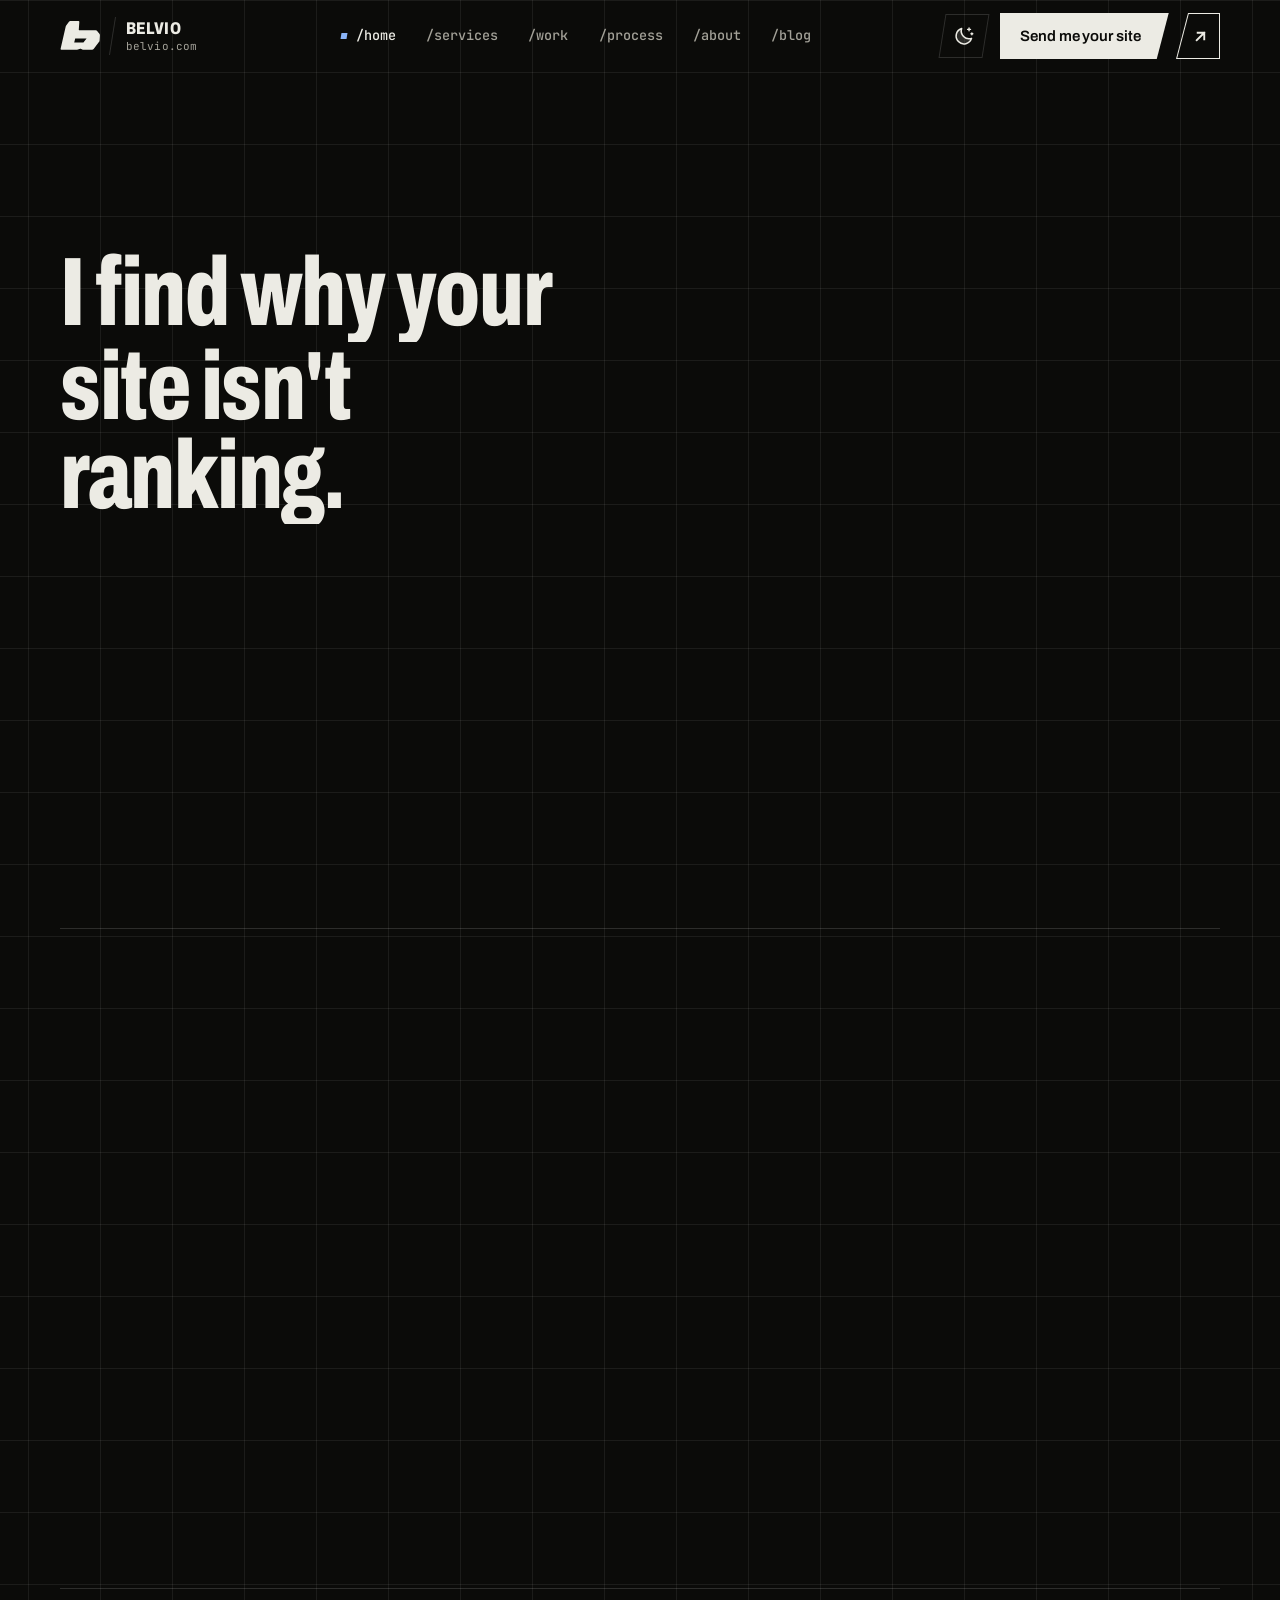
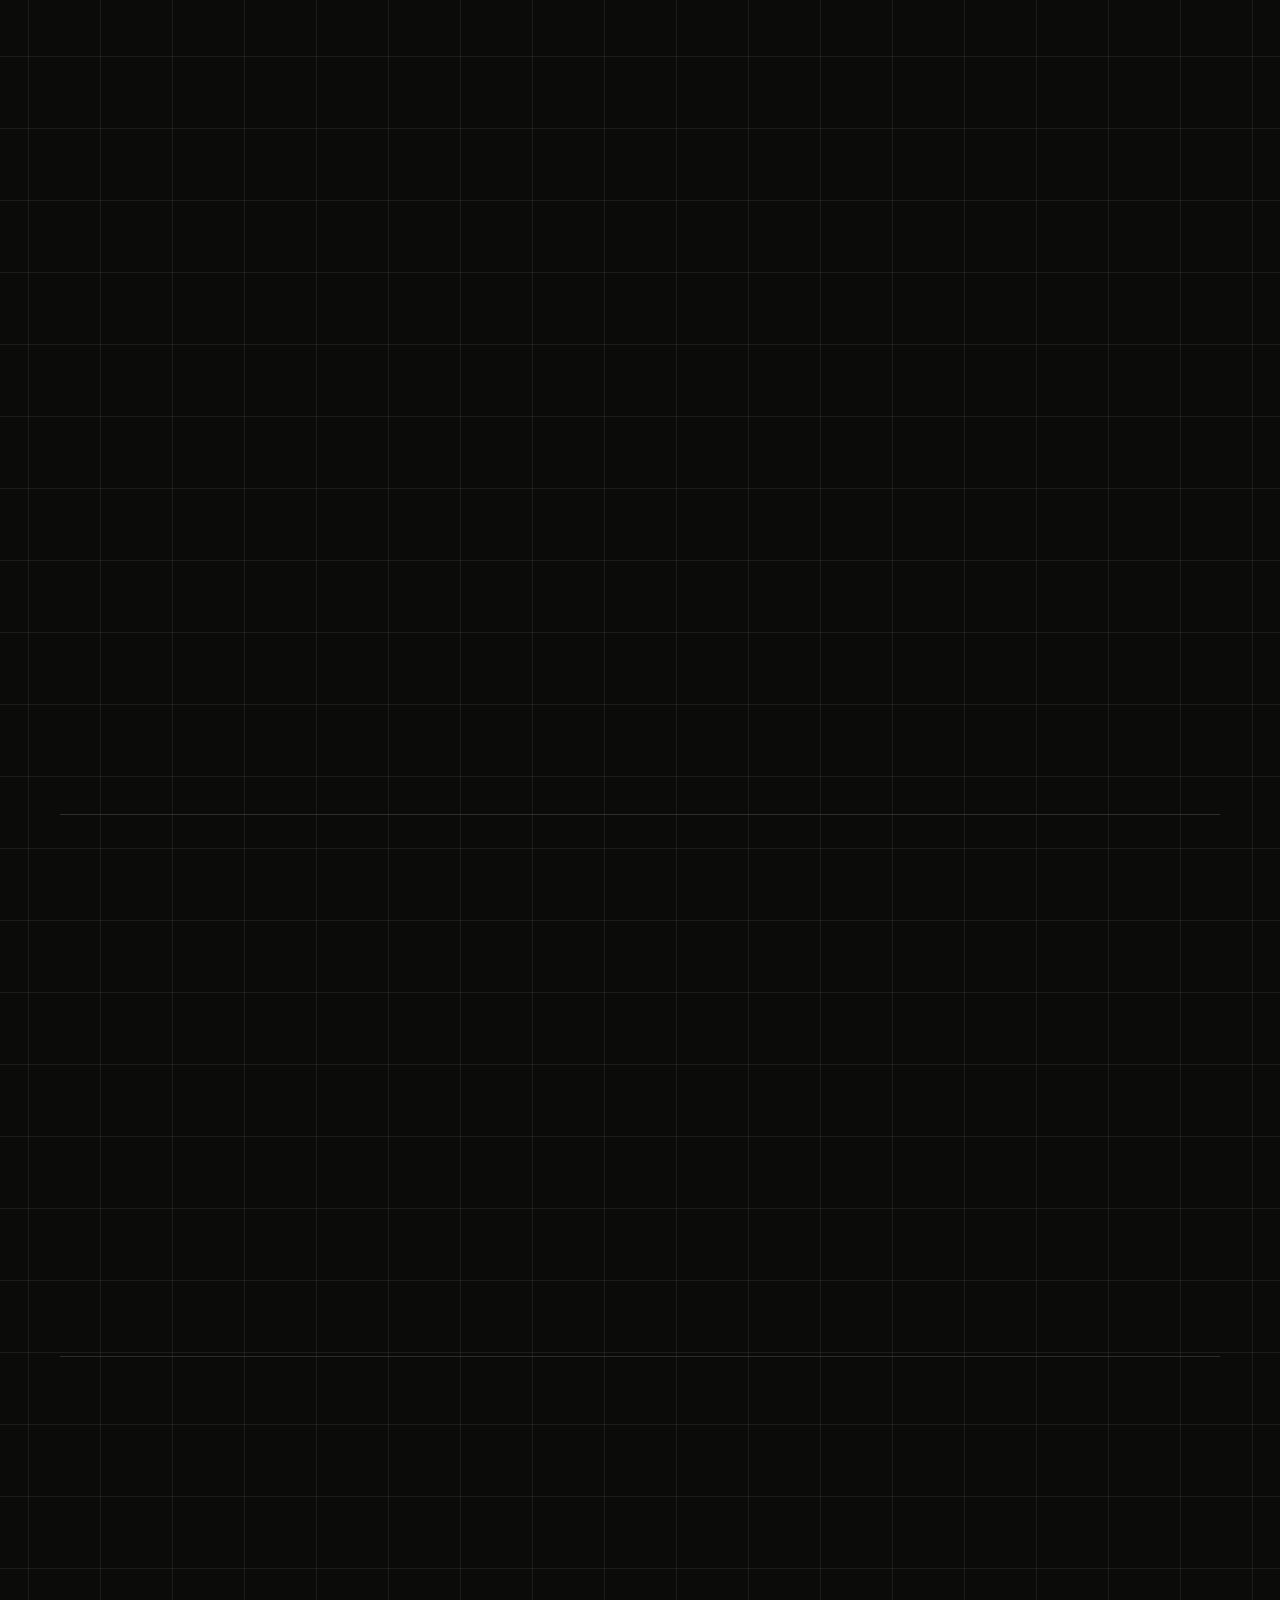
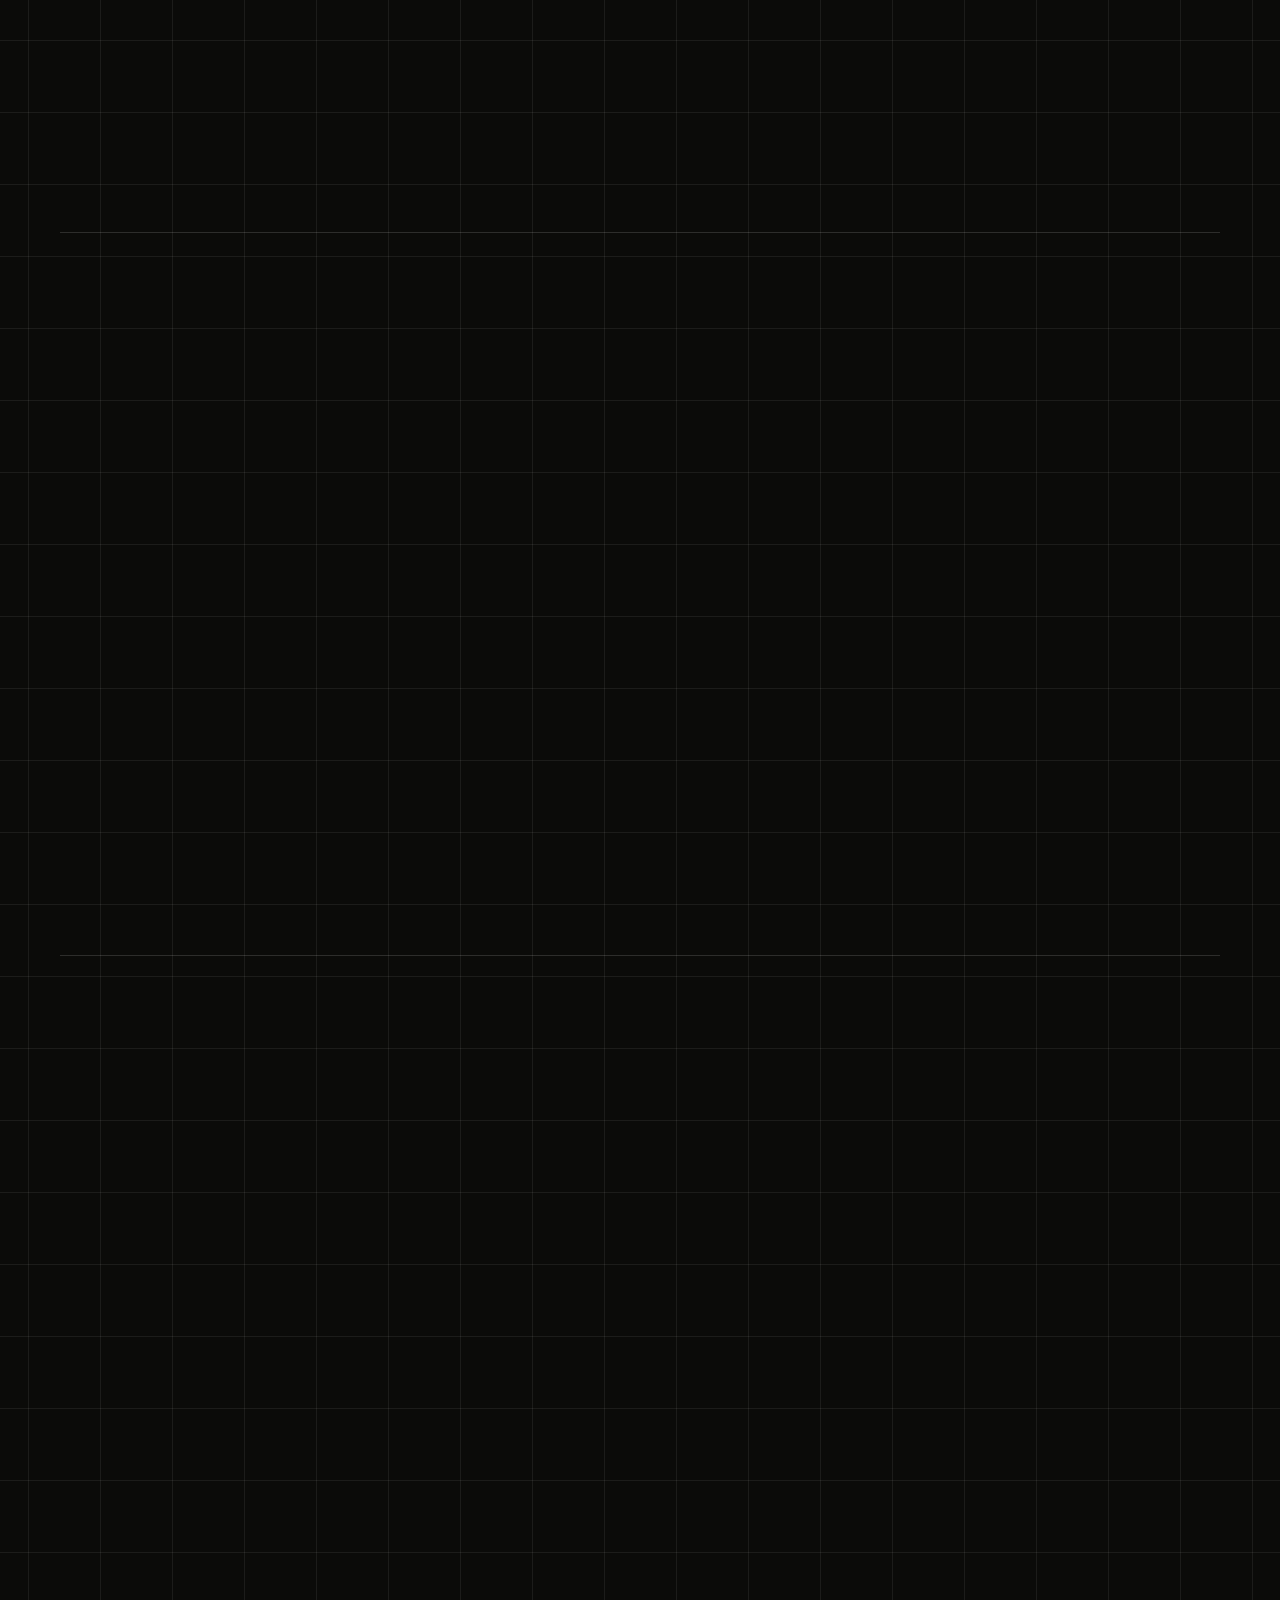
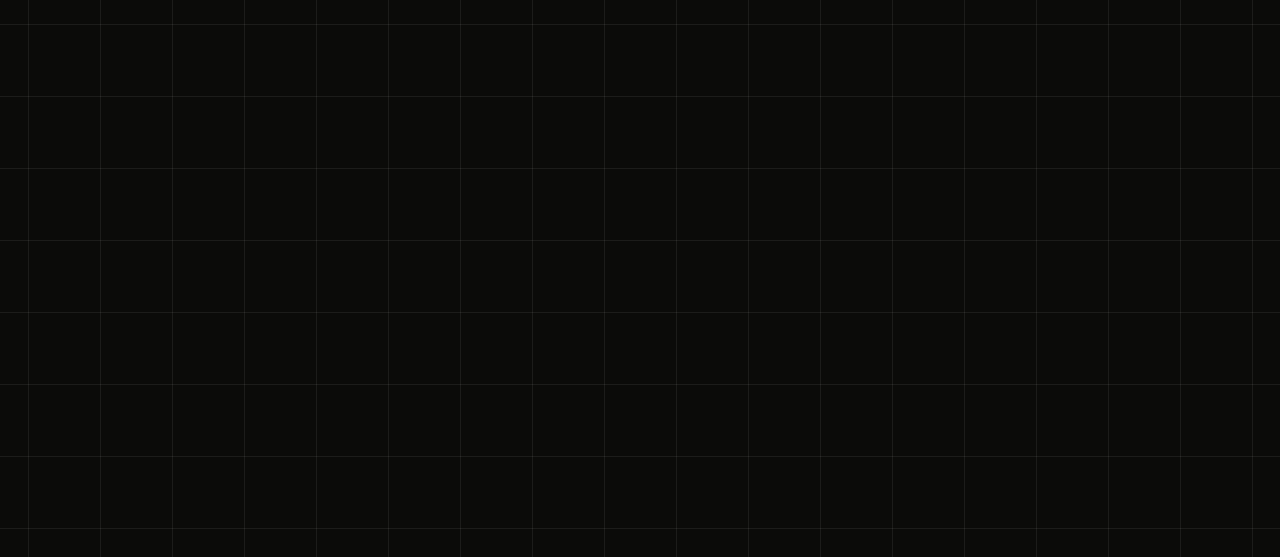
==== commit f55f71b5: "v1.2" ====
--- a/index.html
+++ b/index.html
@@ -15,14 +15,14 @@
 <link rel="manifest" href="/site.webmanifest">
 <link rel="preload" href="/assets/fonts/archivo-variable.woff2" as="font" type="font/woff2" crossorigin>
 <link rel="preload" href="/assets/fonts/jetbrains-mono-variable.woff2" as="font" type="font/woff2" crossorigin>
-<script src="/assets/js/motion.js"></script>
+<script src="/assets/js/motion.js?v=3"></script>
 <script>(function(){try{var d=document.documentElement;if(d.getAttribute('data-motion')==='reduced'||d.getAttribute('data-mode')==='front'||location.hash)return;var n=performance.getEntriesByType('navigation')[0];var rl=n&&n.type==='reload';var q=/[?&]loader=on/.test(location.search);if(q||rl||!sessionStorage.getItem('belvio-loader')){d.classList.add('has-loader','is-loading');sessionStorage.setItem('belvio-loader','1')}}catch(e){}})()</script>
-<link rel="stylesheet" href="/assets/css/vendor/lenis.css">
-<link rel="stylesheet" href="/assets/css/base.css">
-<link rel="stylesheet" href="/assets/css/layout.css">
-<link rel="stylesheet" href="/assets/css/components.css">
-<link rel="stylesheet" href="/assets/css/pages.css">
-<link rel="stylesheet" href="/assets/css/mode.css">
+<link rel="stylesheet" href="/assets/css/vendor/lenis.css?v=3">
+<link rel="stylesheet" href="/assets/css/base.css?v=3">
+<link rel="stylesheet" href="/assets/css/layout.css?v=3">
+<link rel="stylesheet" href="/assets/css/components.css?v=3">
+<link rel="stylesheet" href="/assets/css/pages.css?v=3">
+<link rel="stylesheet" href="/assets/css/mode.css?v=3">
 <script type="application/ld+json">{"@context": "https://schema.org", "@graph": [{"@type": "Organization", "@id": "https://belvio.com/#org", "name": "Belvio", "url": "https://belvio.com/", "logo": "https://belvio.com/assets/img/logo.svg", "email": "hello@belvio.com", "founder": {"@type": "Person", "name": "Belal", "jobTitle": "Founder"}}, {"@type": "WebSite", "@id": "https://belvio.com/#site", "url": "https://belvio.com/", "name": "Belvio", "publisher": {"@id": "https://belvio.com/#org"}}]}</script>
 </head>
 <body data-home>
@@ -34,8 +34,8 @@
 <div class="bg-grid" aria-hidden="true"></div><div class="bg-glow" aria-hidden="true"></div>
 <header class="site-header"><a class="skip" href="#main">Skip to content</a>
 <nav class="nav" aria-label="Main"><a class="nav__logo" href="/" aria-label="Belvio, home"><svg class="logo-mark" viewBox="0 0 100 71.8" aria-hidden="true"><path fill="currentColor" fill-rule="evenodd" d="M22.4 1.9Q23.7 0.1 25.9 0.1L46.3 0.1Q48.5 0.1 48.3 2.3L47.0 22.0Q46.9 23.4 48.3 23.4L89.2 23.4Q91.8 23.4 93.4 25.4L98.5 31.7Q100.0 33.6 99.8 36.0L99.0 48.5Q98.8 50.9 97.3 52.8L84.1 69.8Q82.6 71.7 80.2 71.7L57.5 71.7Q56.5 71.7 55.6 71.3L52.1 69.6Q51.4 69.3 50.6 69.5L44.7 71.4Q43.7 71.7 42.7 71.7L3.4 71.7Q1.0 71.7 1.5 69.4L14.0 14.8Q14.5 12.5 15.9 10.6Z M38.0 44.0L66.5 44.0L58.5 53.5L35.5 53.5Z"/></svg><span class="nav__name"><b>Belvio</b><i>belvio.com</i></span></a>
-<ul class="nav__links" id="menu"><li class="nav__menu-top"><button class="mode mode--menu" type="button" aria-pressed="false" aria-label="Flip the site: switch between the back end and the front end view"><span class="mode__ico" aria-hidden="true"></span><span class="mode__bl"><span class="t1">Flip the site</span><span class="t2" aria-hidden="true"><span class="mb">See the front end</span><span class="mf">See the back end</span></span></span></button></li><li><a href="/" data-key="home" class="is-active" aria-current="page"><span class="p">/home</span><span class="w">Home</span><small>200</small></a></li><li><a href="/#services" data-key="services"><span class="p">/services</span><span class="w">Services</span><small>200</small></a></li><li><a href="/#work" data-key="work"><span class="p">/work</span><span class="w">Work</span><small>200</small></a></li><li><a href="/#process" data-key="process"><span class="p">/process</span><span class="w">Process</span><small>200</small></a></li><li><a href="/#about" data-key="about"><span class="p">/about</span><span class="w">About</span><small>200</small></a></li><li><a href="/blog/" data-key="blog"><span class="p">/blog</span><span class="w">Blog</span><small>200</small></a></li><li class="nav__menu-extra"><a class="btn " href="/contact/"><span class="btn__body"><span class="btn__bl"><span class="t1">Send me your site</span><span class="t2" aria-hidden="true"><span class="mb">Crawl it now</span><span class="mf">Let's go</span></span></span></span><span class="btn__chip" aria-hidden="true"><svg class="i1" viewBox="0 0 16 16" fill="none" stroke="currentColor" stroke-width="2" stroke-linecap="square"><path d="M4 12L12 4M5 4h7v7"/></svg><svg class="i2" viewBox="0 0 16 16" fill="none" stroke="currentColor" stroke-width="2" stroke-linecap="square"><path d="M4 12L12 4M5 4h7v7"/></svg></span></a><p>User-agent: *<br>Sitemap: belvio.com/sitemap.xml</p></li></ul>
-<span class="nav__cta"><button class="mode" type="button" aria-pressed="false" aria-label="Flip the site: switch between the back end and the front end view"><span class="mode__ico" aria-hidden="true"></span><span class="mode__bl"><span class="t1">Flip the site</span><span class="t2" aria-hidden="true"><span class="mb">See the front end</span><span class="mf">See the back end</span></span></span></button><a class="btn btn--sm" href="/contact/"><span class="btn__body"><span class="btn__bl"><span class="t1">Send me your site</span><span class="t2" aria-hidden="true"><span class="mb">Crawl it now</span><span class="mf">Let's go</span></span></span></span><span class="btn__chip" aria-hidden="true"><svg class="i1" viewBox="0 0 16 16" fill="none" stroke="currentColor" stroke-width="2" stroke-linecap="square"><path d="M4 12L12 4M5 4h7v7"/></svg><svg class="i2" viewBox="0 0 16 16" fill="none" stroke="currentColor" stroke-width="2" stroke-linecap="square"><path d="M4 12L12 4M5 4h7v7"/></svg></span></a></span>
+<ul class="nav__links" id="menu"><li><a href="/" data-key="home" class="is-active" aria-current="page"><span class="p">/home</span><span class="w">Home</span><small>200</small></a></li><li><a href="/#services" data-key="services"><span class="p">/services</span><span class="w">Services</span><small>200</small></a></li><li><a href="/#work" data-key="work"><span class="p">/work</span><span class="w">Work</span><small>200</small></a></li><li><a href="/#process" data-key="process"><span class="p">/process</span><span class="w">Process</span><small>200</small></a></li><li><a href="/#about" data-key="about"><span class="p">/about</span><span class="w">About</span><small>200</small></a></li><li><a href="/blog/" data-key="blog"><span class="p">/blog</span><span class="w">Blog</span><small>200</small></a></li><li class="nav__menu-extra"><a class="btn " href="/contact/"><span class="btn__body"><span class="btn__bl"><span class="t1">Send me your site</span><span class="t2" aria-hidden="true"><span class="mb">Crawl it now</span><span class="mf">Let's go</span></span></span></span><span class="btn__chip" aria-hidden="true"><svg class="i1" viewBox="0 0 16 16" fill="none" stroke="currentColor" stroke-width="2" stroke-linecap="square"><path d="M4 12L12 4M5 4h7v7"/></svg><svg class="i2" viewBox="0 0 16 16" fill="none" stroke="currentColor" stroke-width="2" stroke-linecap="square"><path d="M4 12L12 4M5 4h7v7"/></svg></span></a><p>User-agent: *<br>Sitemap: belvio.com/sitemap.xml</p></li></ul>
+<span class="nav__cta"><button class="tmode" type="button" aria-label="Switch to light mode"><svg class="tmode__moon" viewBox="0 0 24 24" aria-hidden="true"><path class="tm-m" d="M20.2 14.6A8.6 8.6 0 0 1 9.4 3.8a8.6 8.6 0 1 0 10.8 10.8z"/><path class="tm-s s1" d="M17.5 3.2v3.2M15.9 4.8h3.2"/><path class="tm-s s2" d="M20.6 8.6v2M19.6 9.6h2"/></svg><svg class="tmode__sun" viewBox="0 0 24 24" aria-hidden="true"><circle class="tm-c" cx="12" cy="12" r="4.3"/><g class="tm-r"><path d="M12 2.2v3M12 18.8v3M2.2 12h3M18.8 12h3M5.1 5.1l2.1 2.1M16.8 16.8l2.1 2.1M5.1 18.9l2.1-2.1M16.8 7.2l2.1-2.1"/></g></svg></button><a class="btn btn--sm" href="/contact/"><span class="btn__body"><span class="btn__bl"><span class="t1">Send me your site</span><span class="t2" aria-hidden="true"><span class="mb">Crawl it now</span><span class="mf">Let's go</span></span></span></span><span class="btn__chip" aria-hidden="true"><svg class="i1" viewBox="0 0 16 16" fill="none" stroke="currentColor" stroke-width="2" stroke-linecap="square"><path d="M4 12L12 4M5 4h7v7"/></svg><svg class="i2" viewBox="0 0 16 16" fill="none" stroke="currentColor" stroke-width="2" stroke-linecap="square"><path d="M4 12L12 4M5 4h7v7"/></svg></span></a></span>
 <button class="nav__toggle" type="button" aria-expanded="false" aria-controls="menu" aria-label="Open menu"><span class="nav__bars"></span></button></nav></header>
 <main id="main">
 <section class="hero"><div class="wrap hero__grid">
@@ -45,6 +45,7 @@
 <h1><span class="ln" style="--i:0">I find why your</span><span class="ln" style="--i:1">site isn't <mark class="hl hl--blue">ranking.</mark></span></h1>
 <p class="lede" data-reveal>Technical SEO audits, keyword tests and plain-English fixes. Every change is checked against a baseline before it's called a win.</p>
 <div class="hero__cta" data-reveal><a class="btn " href="/contact/"><span class="btn__tag" aria-hidden="true"><span class="btn__tx"><span class="t1">Free audit</span><span class="t2"><span class="mb">200 OK</span><span class="mf">Free audit</span></span></span></span><span class="btn__body"><span class="btn__bl"><span class="t1">Send me your site</span><span class="t2" aria-hidden="true"><span class="mb">Crawl it now</span><span class="mf">Let's go</span></span></span></span><span class="btn__chip" aria-hidden="true"><svg class="i1" viewBox="0 0 16 16" fill="none" stroke="currentColor" stroke-width="2" stroke-linecap="square"><path d="M4 12L12 4M5 4h7v7"/></svg><svg class="i2" viewBox="0 0 16 16" fill="none" stroke="currentColor" stroke-width="2" stroke-linecap="square"><path d="M4 12L12 4M5 4h7v7"/></svg></span></a><p class="hero__reply">Replies within 48 hours.</p></div>
+
 </div>
 <div class="hero__right">
 <a class="serp" href="/#services" data-reveal><div class="serp__tag">how you'd look in Google</div>
@@ -59,7 +60,7 @@
 <svg viewBox="0 0 120 100">
 <g class="legs-a"><path class="leg" style="--ox:48px;--oy:42px" d="M48 42L30 26L14 36"/><path class="leg" style="--ox:47px;--oy:53px" d="M47 53L22 56L10 74"/><path class="leg" style="--ox:72px;--oy:47px" d="M73 47L96 40L112 54"/><path class="leg" style="--ox:72px;--oy:59px" d="M72 59L90 72L100 92"/></g>
 <g class="legs-b"><path class="leg" style="--ox:47px;--oy:47px" d="M47 47L24 40L8 54"/><path class="leg" style="--ox:48px;--oy:59px" d="M48 59L30 72L20 92"/><path class="leg" style="--ox:72px;--oy:42px" d="M72 42L90 26L106 36"/><path class="leg" style="--ox:73px;--oy:53px" d="M73 53L98 56L110 74"/></g>
-<g transform="translate(60 0) skewX(-9deg) translate(-60 0)"><path class="body" d="M52 34H68L73 46H47Z"/><path class="body" d="M46 49H74L81 66L60 86L39 66Z"/><path class="eye" d="M54 39H58L57 43H53ZM62 39H66L65 43H61Z"/></g>
+<g transform="translate(60 0) skewX(-9) translate(-60 0)"><path class="body" d="M52 34H68L73 46H47Z"/><path class="body" d="M46 49H74L81 66L60 86L39 66Z"/><path class="eye" d="M54 39H58L57 43H53ZM62 39H66L65 43H61Z"/></g>
 </svg></div>
 <a class="btn spider__tag" href="/contact/"><span class="btn__tag" aria-hidden="true"><span class="btn__tx"><span class="t1">Free audit</span><span class="t2"><span class="mb">200 OK</span><span class="mf">Free audit</span></span></span></span><span class="btn__body"><span class="btn__bl"><span class="t1">Send me your site</span><span class="t2" aria-hidden="true"><span class="mb">Crawl it now</span><span class="mf">Let's go</span></span></span></span><span class="btn__chip" aria-hidden="true"><svg class="i1" viewBox="0 0 16 16" fill="none" stroke="currentColor" stroke-width="2" stroke-linecap="square"><path d="M4 12L12 4M5 4h7v7"/></svg><svg class="i2" viewBox="0 0 16 16" fill="none" stroke="currentColor" stroke-width="2" stroke-linecap="square"><path d="M4 12L12 4M5 4h7v7"/></svg></span></a>
 <p class="spider__note">Replies within 48 hours.</p>
@@ -74,18 +75,18 @@
 <div class="line"><span class="k"><span class="mb">Social:</span><span class="mf">Social</span></span><a class="rchip" href="https://www.linkedin.com/" target="_blank" rel="noopener"><span><span class="mb">linkedin ↗</span><span class="mf">LinkedIn ↗</span></span></a><a class="rchip" href="https://x.com/" target="_blank" rel="noopener"><span><span class="mb">x ↗</span><span class="mf">X ↗</span></span></a><a class="rchip" href="https://www.instagram.com/" target="_blank" rel="noopener"><span><span class="mb">instagram ↗</span><span class="mf">Instagram ↗</span></span></a><a class="rchip" href="https://github.com/" target="_blank" rel="noopener"><span><span class="mb">github ↗</span><span class="mf">GitHub ↗</span></span></a></div>
 <div class="line line--inline"><span class="k"><span class="mb">Contact:</span><span class="mf">Email</span></span> <a href="mailto:hello@belvio.com">hello@belvio.com</a></div>
 <div class="line mb"><span class="k">Sitemap:</span> <a href="/sitemap.xml">https://belvio.com/sitemap.xml</a></div>
-<div class="robots__legal"><span>© 2026 Belvio</span><span><span class="mb">Technical SEO, measured and published.</span><span class="mf">Audits you can check.</span></span></div></div></div>
+<div class="robots__legal"><span>© 2026 Belvio</span><span><span class="mb">Technical SEO, measured and published.</span><span class="mf">Audits you can check.</span></span><button class="flip-link" type="button" aria-label="Flip the site: switch between the back end and the front end view"><span class="mb">flip --site</span><span class="mf">Flip the site</span> <b aria-hidden="true">&#8635;</b></button></div></div></div>
 <div class="wm" aria-hidden="true" data-reveal>belvio</div></div></footer>
-<script src="/assets/js/vendor/lenis.min.js"></script>
-<script src="/assets/js/smooth.js"></script>
-<script src="/assets/js/nav.js"></script>
-<script src="/assets/js/mode.js"></script>
-<script src="/assets/js/buttons.js"></script>
-<script src="/assets/js/grid.js"></script>
-<script src="/assets/js/loader.js"></script>
-<script src="/assets/js/spider.js"></script>
+<script src="/assets/js/vendor/lenis.min.js?v=3"></script>
+<script src="/assets/js/smooth.js?v=3"></script>
+<script src="/assets/js/nav.js?v=3"></script>
+<script src="/assets/js/mode.js?v=3"></script>
+<script src="/assets/js/buttons.js?v=3"></script>
+<script src="/assets/js/grid.js?v=3"></script>
+<script src="/assets/js/loader.js?v=3"></script>
+<script src="/assets/js/spider.js?v=3"></script>
 
 
-<script src="/assets/js/reveal.js"></script>
+<script src="/assets/js/reveal.js?v=3"></script>
 </body>
 </html>
--- a/assets/css/pages.css
+++ b/assets/css/pages.css
@@ -63,7 +63,7 @@
   .hero__right{padding-top:8px;max-width:420px}
 }
 @media (max-width:720px){
-  .hero{min-height:0;padding-top:104px}
+  .hero{padding-top:104px}
   .hero__right{max-width:none}
 }
 /* ---- inner pages ---- */
@@ -172,5 +172,5 @@
 @media (max-width:720px){
   .hero__right{display:none}
   .hero__cta{display:block;margin-top:44px}
-  .hero{min-height:0;padding-bottom:64px}
+  .hero{min-height:calc(100svh + 28px);justify-content:flex-start;padding-bottom:64px}
 }
--- a/assets/css/mode.css
+++ b/assets/css/mode.css
@@ -325,3 +325,78 @@
 .nav__links li.nav__menu-top{display:none}
 .nav__links li:nth-child(8){--i:7}
 @media (max-width:900px){.nav__links li.nav__menu-top{display:block}}
+
+/* back end: "ranking." sits on its own third line, same as the front end */
+html:not([data-mode="front"]) .hero h1 .hl--blue{display:block}
+
+/* ---- theme icon in the nav: moon on the back end, sun on the front end ---- */
+@property --rr{syntax:"<length>";inherits:false;initial-value:0px}
+.nav__cta{display:flex;align-items:center;gap:14px}
+.tmode{position:relative;flex:none;display:block;box-sizing:border-box;width:44px;min-width:44px;height:44px;min-height:44px;margin:0;padding:0;border:1px solid var(--line);background:transparent;color:var(--ink);cursor:pointer;transform:skewX(-9deg);-webkit-tap-highlight-color:transparent;touch-action:manipulation;transition:background .25s,border-color .25s,color .25s}
+.tmode:focus-visible{outline:2px solid var(--link);outline-offset:4px}
+.tmode svg{position:absolute;left:50%;top:50%;margin:-11px 0 0 -11px;display:block;width:22px;height:22px;min-width:22px;transform:skewX(9deg);fill:none;stroke:currentColor;stroke-width:1.7;stroke-linecap:round;stroke-linejoin:round;transition:transform .7s var(--ease,ease),opacity .45s}
+.tmode:hover{background:var(--ink);color:#0b0b09;border-color:var(--ink)}
+/* which icon shows */
+html[data-mode="back"] .tmode__sun,html:not([data-mode]) .tmode__sun{opacity:0;transform:skewX(9deg) rotate(100deg) scale(.2)}
+html[data-mode="front"] .tmode__moon{opacity:0;transform:skewX(9deg) rotate(-100deg) scale(.2)}
+/* moon: rocks gently, stars twinkle */
+.tm-m{fill:currentColor;fill-opacity:.15;transform-origin:12px 12px;animation:tmrock 5s ease-in-out infinite}
+.tm-s{stroke-width:1.5;transform-box:fill-box;transform-origin:center;animation:tmtw 2.6s ease-in-out infinite}
+.tm-s.s2{animation-delay:1.1s}
+@keyframes tmrock{0%,100%{transform:rotate(-7deg)}50%{transform:rotate(9deg)}}
+@keyframes tmtw{0%,100%{opacity:.25;transform:scale(.6)}50%{opacity:1;transform:scale(1.15)}}
+.tmode:hover .tm-s{animation-duration:.9s}
+/* sun: rays turn, core breathes */
+.tm-c{fill:currentColor;fill-opacity:.2;transform-origin:12px 12px;animation:tmcore 3.4s ease-in-out infinite}
+.tm-r{transform-origin:12px 12px;animation:tmspin 16s linear infinite}
+@keyframes tmspin{to{transform:rotate(360deg)}}
+@keyframes tmcore{0%,100%{transform:scale(1)}50%{transform:scale(1.14)}}
+.tmode:hover .tm-r{animation-duration:3.5s}
+/* front end: round, outlined, blue shadow like the other buttons */
+html[data-mode="front"] .tmode{transform:none;border:2px solid #111110;border-radius:50%;background:#fffdf6;color:#111110;box-shadow:3px 3px 0 #2f55f0}
+html[data-mode="front"] .tmode svg{transform:none;stroke-width:2}
+html[data-mode="front"] .tmode__moon{transform:rotate(-100deg) scale(.2)}
+html[data-mode="front"] .tmode:hover{background:#fcd949;color:#111110;border-color:#111110}
+html[data-mode="front"] .tmode:active{transform:translate(3px,3px);box-shadow:0 0 0 #2f55f0;transition:none}
+html[data-mode="back"] .tmode:active{transform:skewX(-9deg) scale(.94);transition:none}
+@media (max-width:900px){
+  .nav .nav__cta{display:flex;position:absolute;left:var(--gutter);top:50%;transform:translateY(-50%)}
+  .nav .nav__cta .btn{display:none}
+}
+@media (prefers-reduced-motion:reduce){.tm-m,.tm-s,.tm-c,.tm-r{animation:none}}
+/* the change: the other mode opens as a ring from the icon, with a bright edge */
+::view-transition-group(root){animation:none}
+::view-transition-old(root),::view-transition-new(root){animation:none;mix-blend-mode:normal}
+::view-transition-old(root){z-index:1}::view-transition-new(root){z-index:2}
+.tm-ring{position:fixed;pointer-events:none;--rr:0px;view-transition-name:tmring;mask-image:radial-gradient(circle at center,transparent calc(var(--rr) - 120px),#000 calc(var(--rr) - 70px),#000 calc(var(--rr) - 4px),transparent var(--rr));-webkit-mask-image:radial-gradient(circle at center,transparent calc(var(--rr) - 120px),#000 calc(var(--rr) - 70px),#000 calc(var(--rr) - 4px),transparent var(--rr))}
+.tm-ring.to-light{background:repeating-conic-gradient(from 0deg,rgba(252,201,40,.95) 0 3deg,rgba(255,236,150,.35) 3deg 9deg,rgba(252,201,40,.0) 9deg 20deg)}
+.tm-ring.to-dark{background:repeating-conic-gradient(from 0deg,rgba(138,180,248,.95) 0 1.2deg,rgba(138,180,248,.18) 1.2deg 7deg,rgba(138,180,248,0) 7deg 13deg)}
+::view-transition-group(tmring),::view-transition-image-pair(tmring){animation:none}
+::view-transition-old(tmring){display:none}
+::view-transition-new(tmring){animation:none}
+.flip-link{display:inline-flex;align-items:center;gap:8px;padding:0;border:0;background:none;color:var(--link);font:inherit;cursor:pointer;text-decoration:underline;text-decoration-color:transparent;text-underline-offset:4px;transition:text-decoration-color .2s}
+.flip-link:hover,.flip-link:focus-visible{text-decoration-color:currentColor}
+.flip-link b{font-weight:400;display:inline-block;transition:transform .5s var(--ease,ease)}
+.flip-link:hover b{transform:rotate(180deg)}
+html[data-mode="front"] .flip-link{color:var(--blue);font-weight:600}
+
+/* ---- same place in both modes (desktop): header, hero text, search card ---- */
+@media (min-width:901px){
+  .nav__logo{flex:0 0 150px}
+  .nav__cta .btn{min-width:220px}
+  html[data-mode="front"] .nav__cta .btn{justify-content:space-between}
+  .nav__links{width:min(470px,38vw);justify-content:space-between;gap:0!important}
+  html[data-mode="front"] .nav__links a{padding:8px 10px}
+}
+@media (min-width:721px){
+  .hero h1{min-height:calc(clamp(48px,7.6vw,112px) * 3 + 2px)}
+  .serp{margin-top:28px!important;min-height:348px}
+}
+html:not([data-mode="front"]) .serp__search{display:flex;align-items:center;gap:10px;margin-bottom:18px;padding:9px 13px;border:1px solid var(--line);background:rgba(255,255,255,.03);font:500 13px/1 var(--mono);color:var(--ink);clip-path:polygon(0 0,calc(100% - 8px) 0,100% 8px,100% 100%,8px 100%,0 calc(100% - 8px))}
+html:not([data-mode="front"]) .serp__search svg{width:15px;height:15px;flex:none;fill:none;stroke:var(--link);stroke-width:2.4;stroke-linecap:round}
+/* the icon button always stays on top and visible during the change */
+.tmode{view-transition-name:tmbtn;min-width:44px;min-height:44px;box-sizing:border-box;appearance:none;-webkit-appearance:none}
+::view-transition-group(tmbtn),::view-transition-image-pair(tmbtn){animation:none}
+::view-transition-old(tmbtn){display:none}
+::view-transition-new(tmbtn){animation:none}
+@media (min-width:721px){html[data-mode="front"] .spider__tag{min-width:253px;justify-content:space-between}}
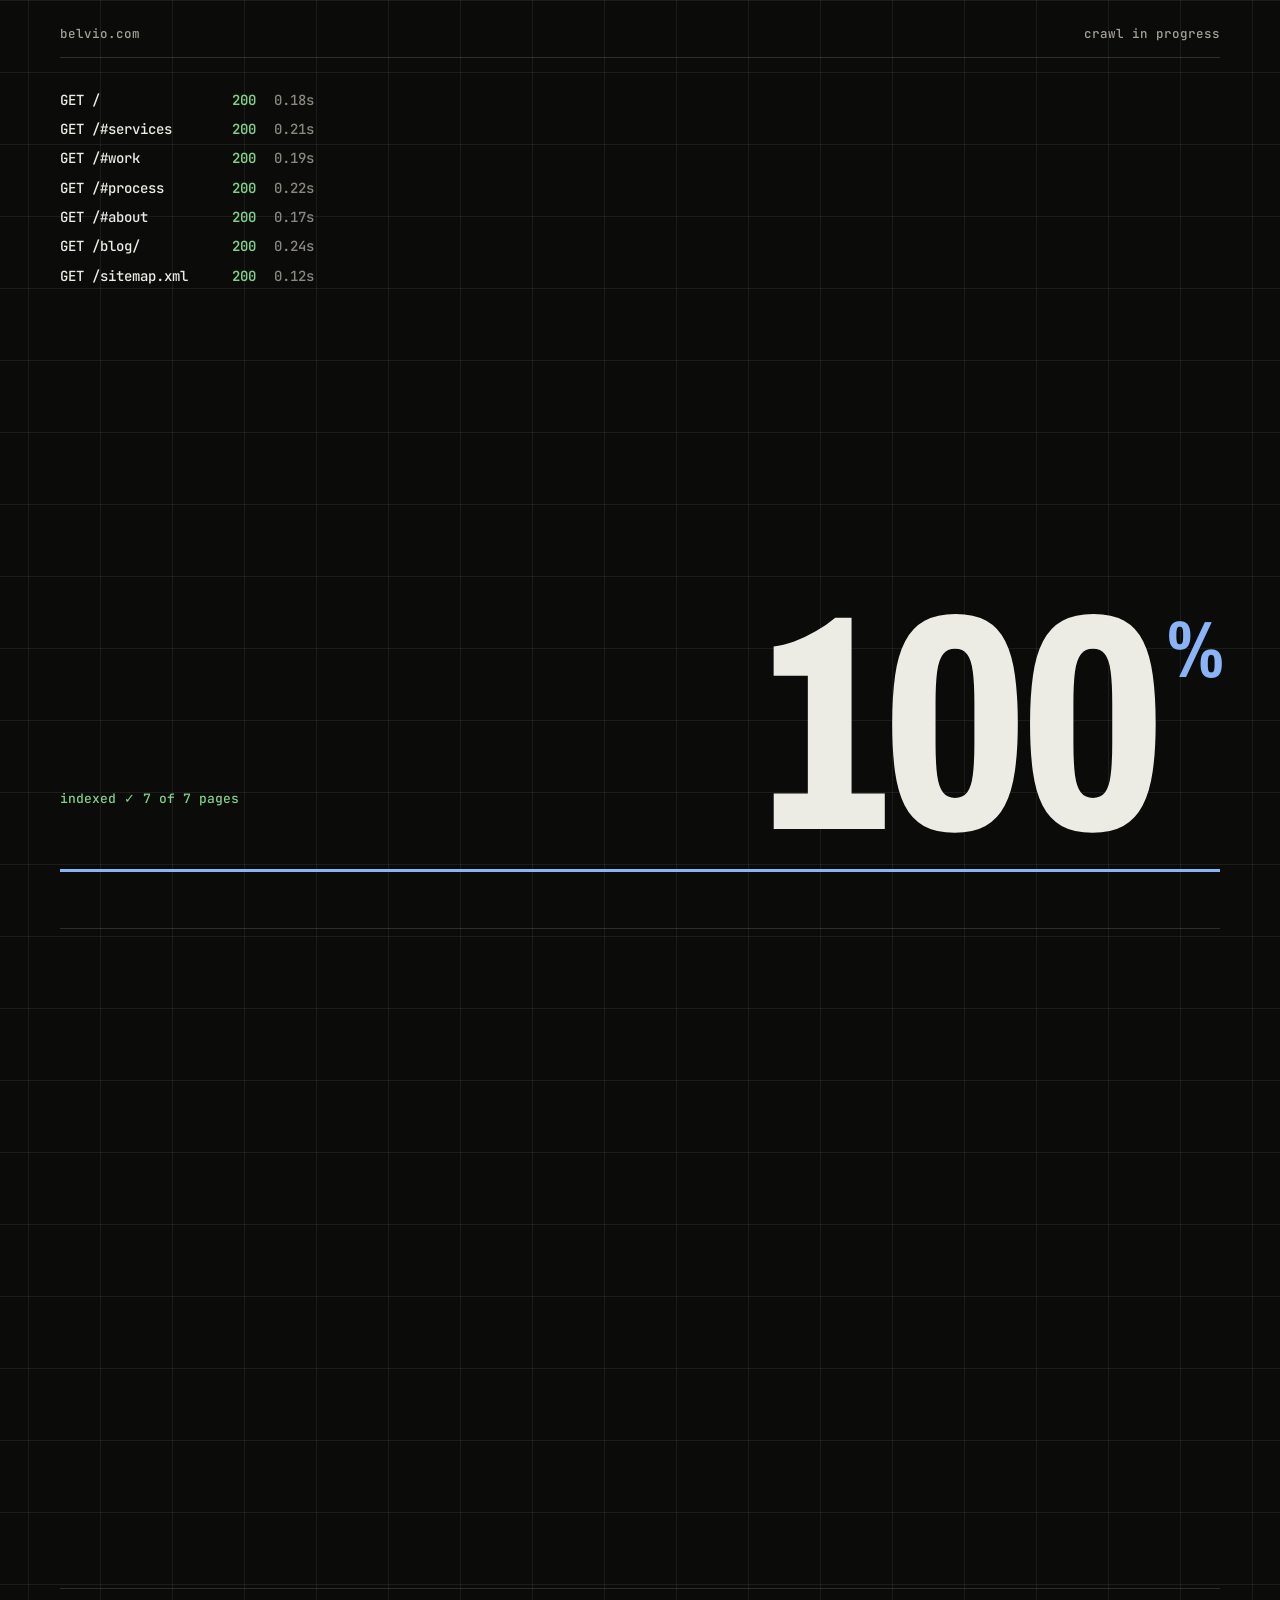
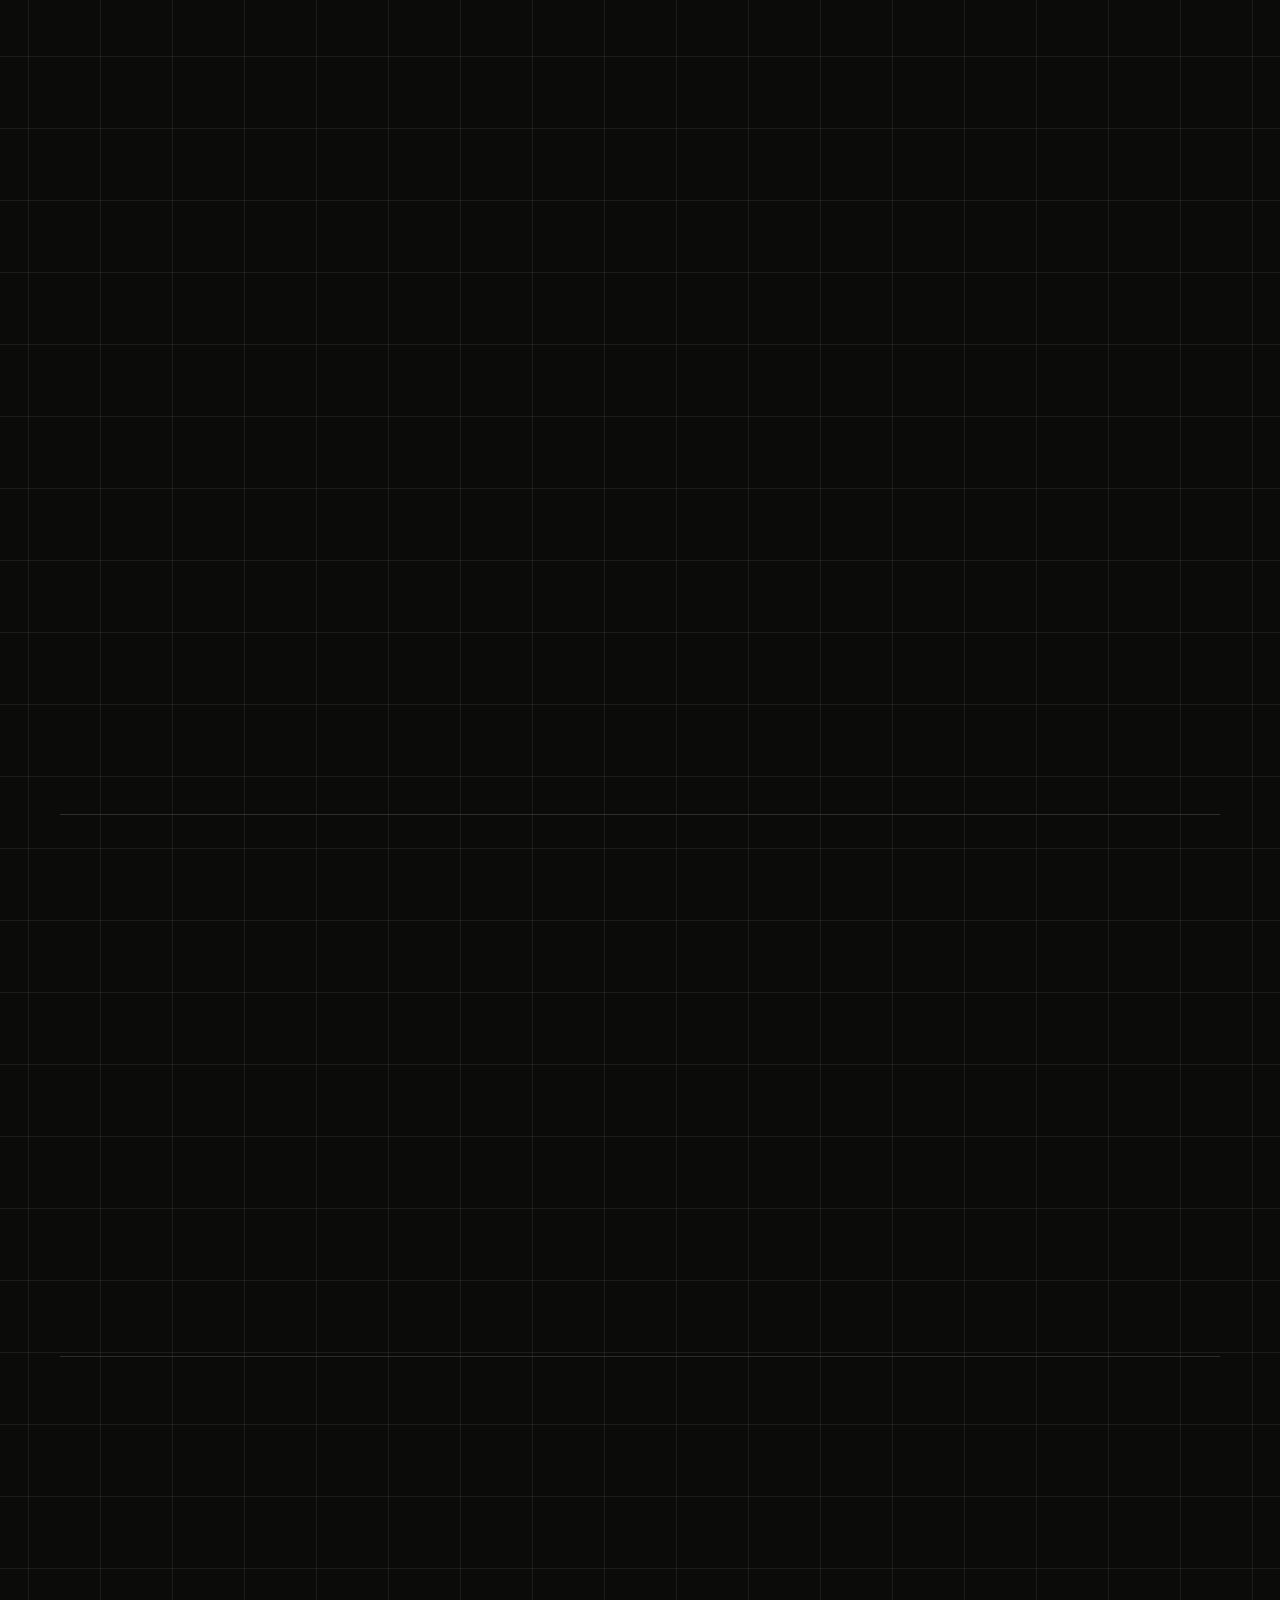
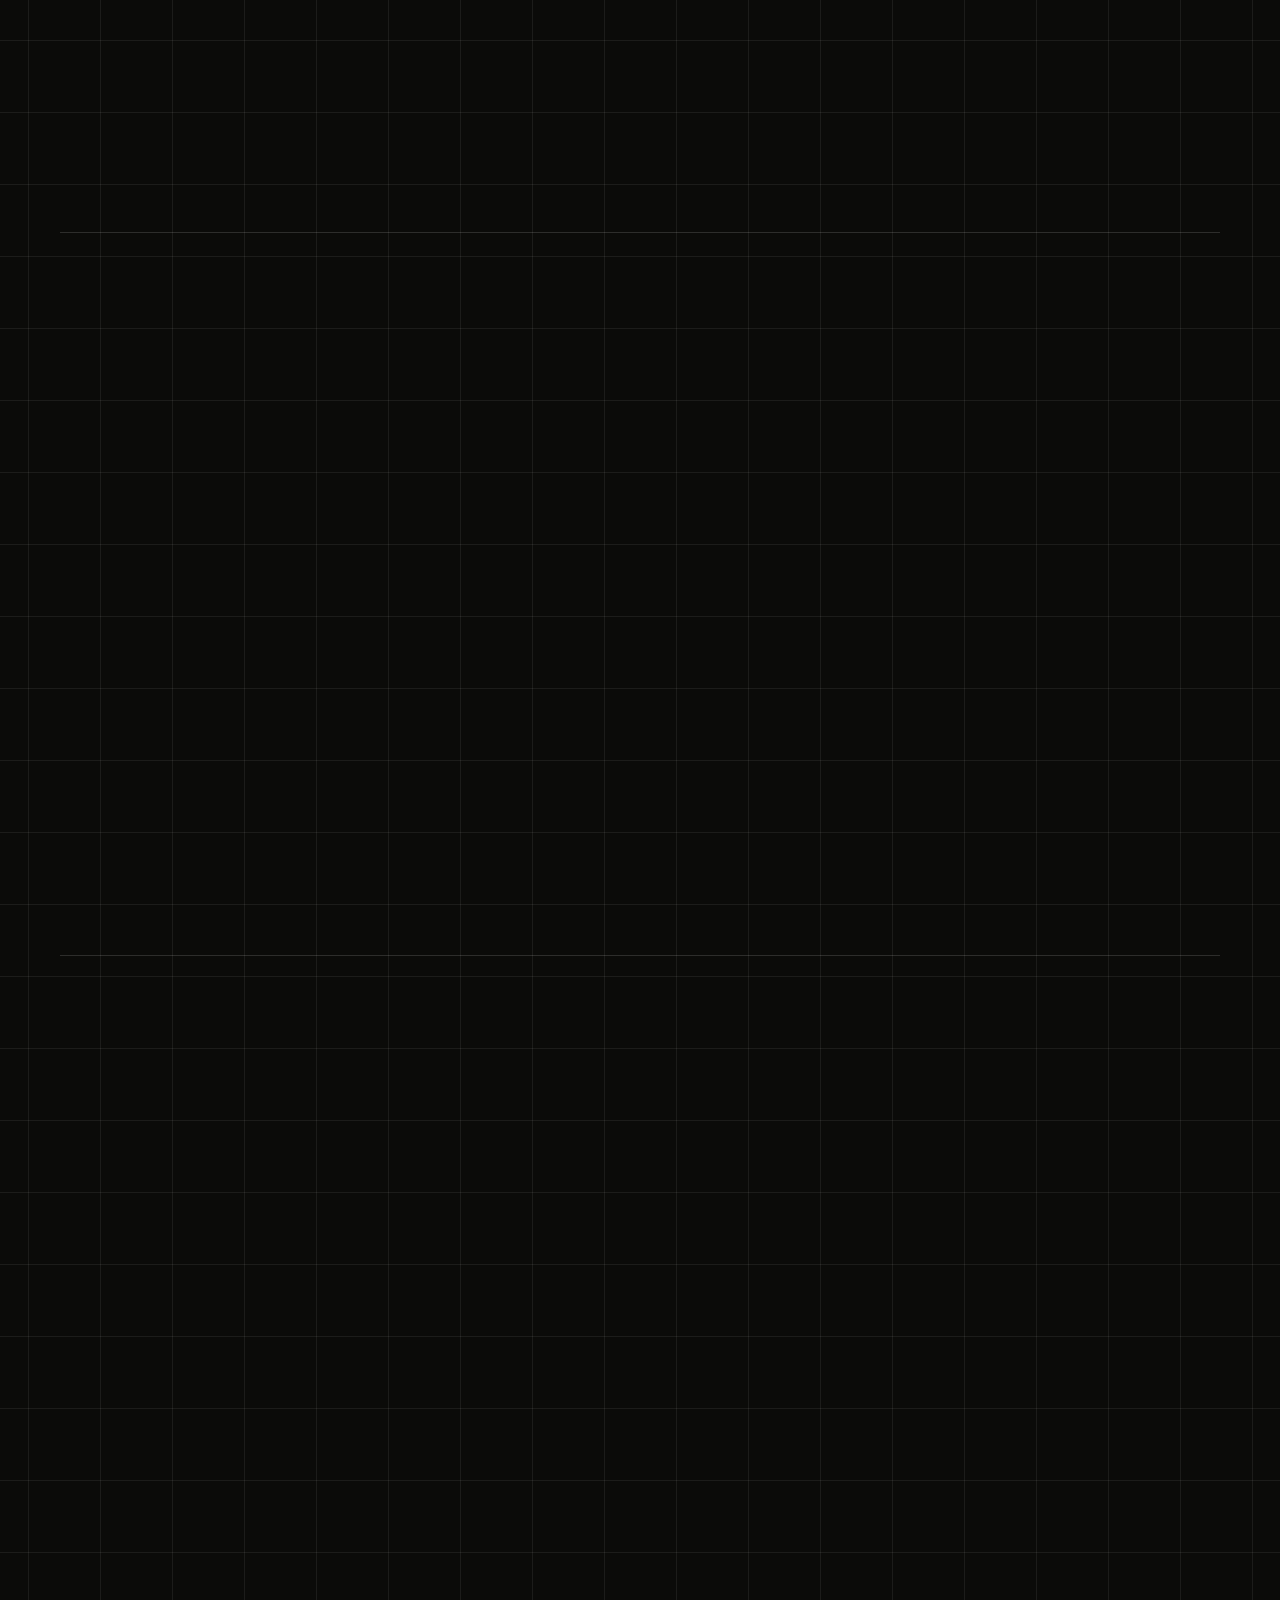
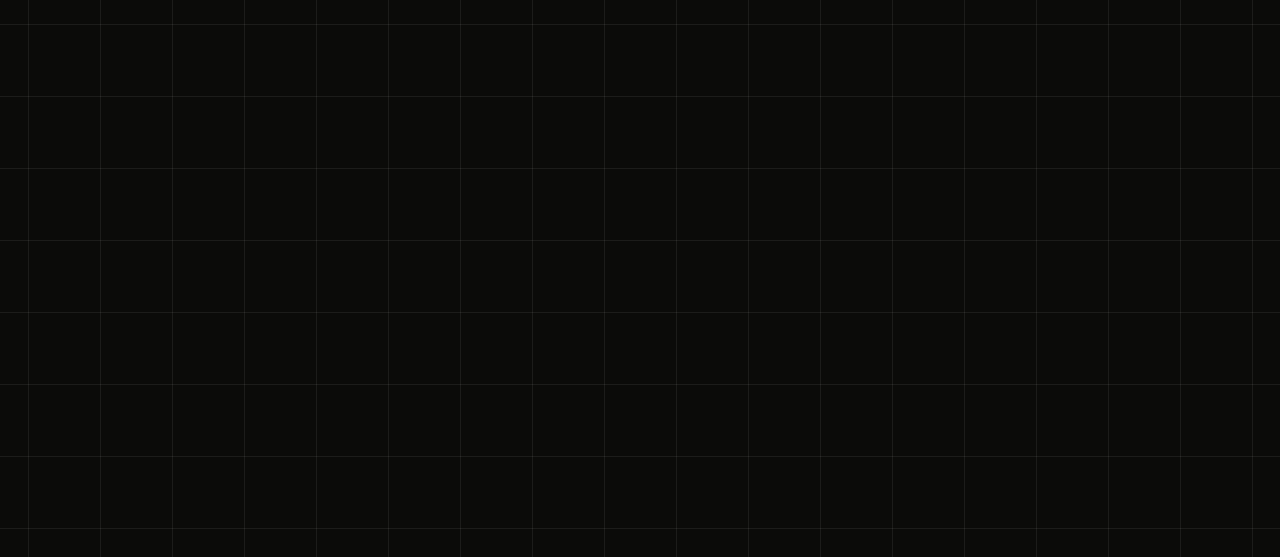
==== commit 549c00fe: "v1.3" ====
--- a/index.html
+++ b/index.html
@@ -75,7 +75,7 @@
 <div class="line"><span class="k"><span class="mb">Social:</span><span class="mf">Social</span></span><a class="rchip" href="https://www.linkedin.com/" target="_blank" rel="noopener"><span><span class="mb">linkedin ↗</span><span class="mf">LinkedIn ↗</span></span></a><a class="rchip" href="https://x.com/" target="_blank" rel="noopener"><span><span class="mb">x ↗</span><span class="mf">X ↗</span></span></a><a class="rchip" href="https://www.instagram.com/" target="_blank" rel="noopener"><span><span class="mb">instagram ↗</span><span class="mf">Instagram ↗</span></span></a><a class="rchip" href="https://github.com/" target="_blank" rel="noopener"><span><span class="mb">github ↗</span><span class="mf">GitHub ↗</span></span></a></div>
 <div class="line line--inline"><span class="k"><span class="mb">Contact:</span><span class="mf">Email</span></span> <a href="mailto:hello@belvio.com">hello@belvio.com</a></div>
 <div class="line mb"><span class="k">Sitemap:</span> <a href="/sitemap.xml">https://belvio.com/sitemap.xml</a></div>
-<div class="robots__legal"><span>© 2026 Belvio</span><span><span class="mb">Technical SEO, measured and published.</span><span class="mf">Audits you can check.</span></span><button class="flip-link" type="button" aria-label="Flip the site: switch between the back end and the front end view"><span class="mb">flip --site</span><span class="mf">Flip the site</span> <b aria-hidden="true">&#8635;</b></button></div></div></div>
+<div class="robots__legal"><span>© 2026 Belvio</span><span><span class="mb">Technical SEO, measured and published.</span><span class="mf">Audits you can check.</span></span></div></div></div>
 <div class="wm" aria-hidden="true" data-reveal>belvio</div></div></footer>
 <script src="/assets/js/vendor/lenis.min.js?v=3"></script>
 <script src="/assets/js/smooth.js?v=3"></script>
--- a/assets/css/base.css
+++ b/assets/css/base.css
@@ -18,7 +18,6 @@
   --gutter:clamp(20px,4vw,40px);
   --ease:cubic-bezier(.16,1,.3,1);
   --ease-io:cubic-bezier(.76,0,.24,1);
-  --gx:-999px;--gy:-999px;
 }
 *,*::before,*::after{box-sizing:border-box}
 html{-webkit-text-size-adjust:100%;background:var(--bg);scroll-behavior:smooth}
@@ -50,6 +49,7 @@
   background-size:72px 72px;background-position:center top;
 }
 .bg-glow{
+  --gx:-999px;--gy:-999px;contain:strict;will-change:mask-image;
   position:fixed;inset:0;
   background-image:linear-gradient(to right,rgba(138,180,248,.30) 1px,transparent 1px),linear-gradient(to bottom,rgba(138,180,248,.30) 1px,transparent 1px);
   background-size:72px 72px;background-position:center top;
--- a/assets/css/mode.css
+++ b/assets/css/mode.css
@@ -330,7 +330,6 @@
 html:not([data-mode="front"]) .hero h1 .hl--blue{display:block}
 
 /* ---- theme icon in the nav: moon on the back end, sun on the front end ---- */
-@property --rr{syntax:"<length>";inherits:false;initial-value:0px}
 .nav__cta{display:flex;align-items:center;gap:14px}
 .tmode{position:relative;flex:none;display:block;box-sizing:border-box;width:44px;min-width:44px;height:44px;min-height:44px;margin:0;padding:0;border:1px solid var(--line);background:transparent;color:var(--ink);cursor:pointer;transform:skewX(-9deg);-webkit-tap-highlight-color:transparent;touch-action:manipulation;transition:background .25s,border-color .25s,color .25s}
 .tmode:focus-visible{outline:2px solid var(--link);outline-offset:4px}
@@ -364,21 +363,9 @@
   .nav .nav__cta .btn{display:none}
 }
 @media (prefers-reduced-motion:reduce){.tm-m,.tm-s,.tm-c,.tm-r{animation:none}}
-/* the change: the other mode opens as a ring from the icon, with a bright edge */
-::view-transition-group(root){animation:none}
-::view-transition-old(root),::view-transition-new(root){animation:none;mix-blend-mode:normal}
-::view-transition-old(root){z-index:1}::view-transition-new(root){z-index:2}
-.tm-ring{position:fixed;pointer-events:none;--rr:0px;view-transition-name:tmring;mask-image:radial-gradient(circle at center,transparent calc(var(--rr) - 120px),#000 calc(var(--rr) - 70px),#000 calc(var(--rr) - 4px),transparent var(--rr));-webkit-mask-image:radial-gradient(circle at center,transparent calc(var(--rr) - 120px),#000 calc(var(--rr) - 70px),#000 calc(var(--rr) - 4px),transparent var(--rr))}
-.tm-ring.to-light{background:repeating-conic-gradient(from 0deg,rgba(252,201,40,.95) 0 3deg,rgba(255,236,150,.35) 3deg 9deg,rgba(252,201,40,.0) 9deg 20deg)}
-.tm-ring.to-dark{background:repeating-conic-gradient(from 0deg,rgba(138,180,248,.95) 0 1.2deg,rgba(138,180,248,.18) 1.2deg 7deg,rgba(138,180,248,0) 7deg 13deg)}
-::view-transition-group(tmring),::view-transition-image-pair(tmring){animation:none}
-::view-transition-old(tmring){display:none}
-::view-transition-new(tmring){animation:none}
-.flip-link{display:inline-flex;align-items:center;gap:8px;padding:0;border:0;background:none;color:var(--link);font:inherit;cursor:pointer;text-decoration:underline;text-decoration-color:transparent;text-underline-offset:4px;transition:text-decoration-color .2s}
-.flip-link:hover,.flip-link:focus-visible{text-decoration-color:currentColor}
-.flip-link b{font-weight:400;display:inline-block;transition:transform .5s var(--ease,ease)}
-.flip-link:hover b{transform:rotate(180deg)}
-html[data-mode="front"] .flip-link{color:var(--blue);font-weight:600}
+/* the change: the spider spins a web (see mode.js) */
+.tm-web{position:fixed;inset:0;z-index:200;pointer-events:none;will-change:opacity}
+.tm-web svg{display:block;width:100%;height:100%}
 
 /* ---- same place in both modes (desktop): header, hero text, search card ---- */
 @media (min-width:901px){
@@ -395,8 +382,5 @@
 html:not([data-mode="front"]) .serp__search{display:flex;align-items:center;gap:10px;margin-bottom:18px;padding:9px 13px;border:1px solid var(--line);background:rgba(255,255,255,.03);font:500 13px/1 var(--mono);color:var(--ink);clip-path:polygon(0 0,calc(100% - 8px) 0,100% 8px,100% 100%,8px 100%,0 calc(100% - 8px))}
 html:not([data-mode="front"]) .serp__search svg{width:15px;height:15px;flex:none;fill:none;stroke:var(--link);stroke-width:2.4;stroke-linecap:round}
 /* the icon button always stays on top and visible during the change */
-.tmode{view-transition-name:tmbtn;min-width:44px;min-height:44px;box-sizing:border-box;appearance:none;-webkit-appearance:none}
-::view-transition-group(tmbtn),::view-transition-image-pair(tmbtn){animation:none}
-::view-transition-old(tmbtn){display:none}
-::view-transition-new(tmbtn){animation:none}
+.tmode{min-width:44px;min-height:44px;box-sizing:border-box;appearance:none;-webkit-appearance:none}
 @media (min-width:721px){html[data-mode="front"] .spider__tag{min-width:253px;justify-content:space-between}}
